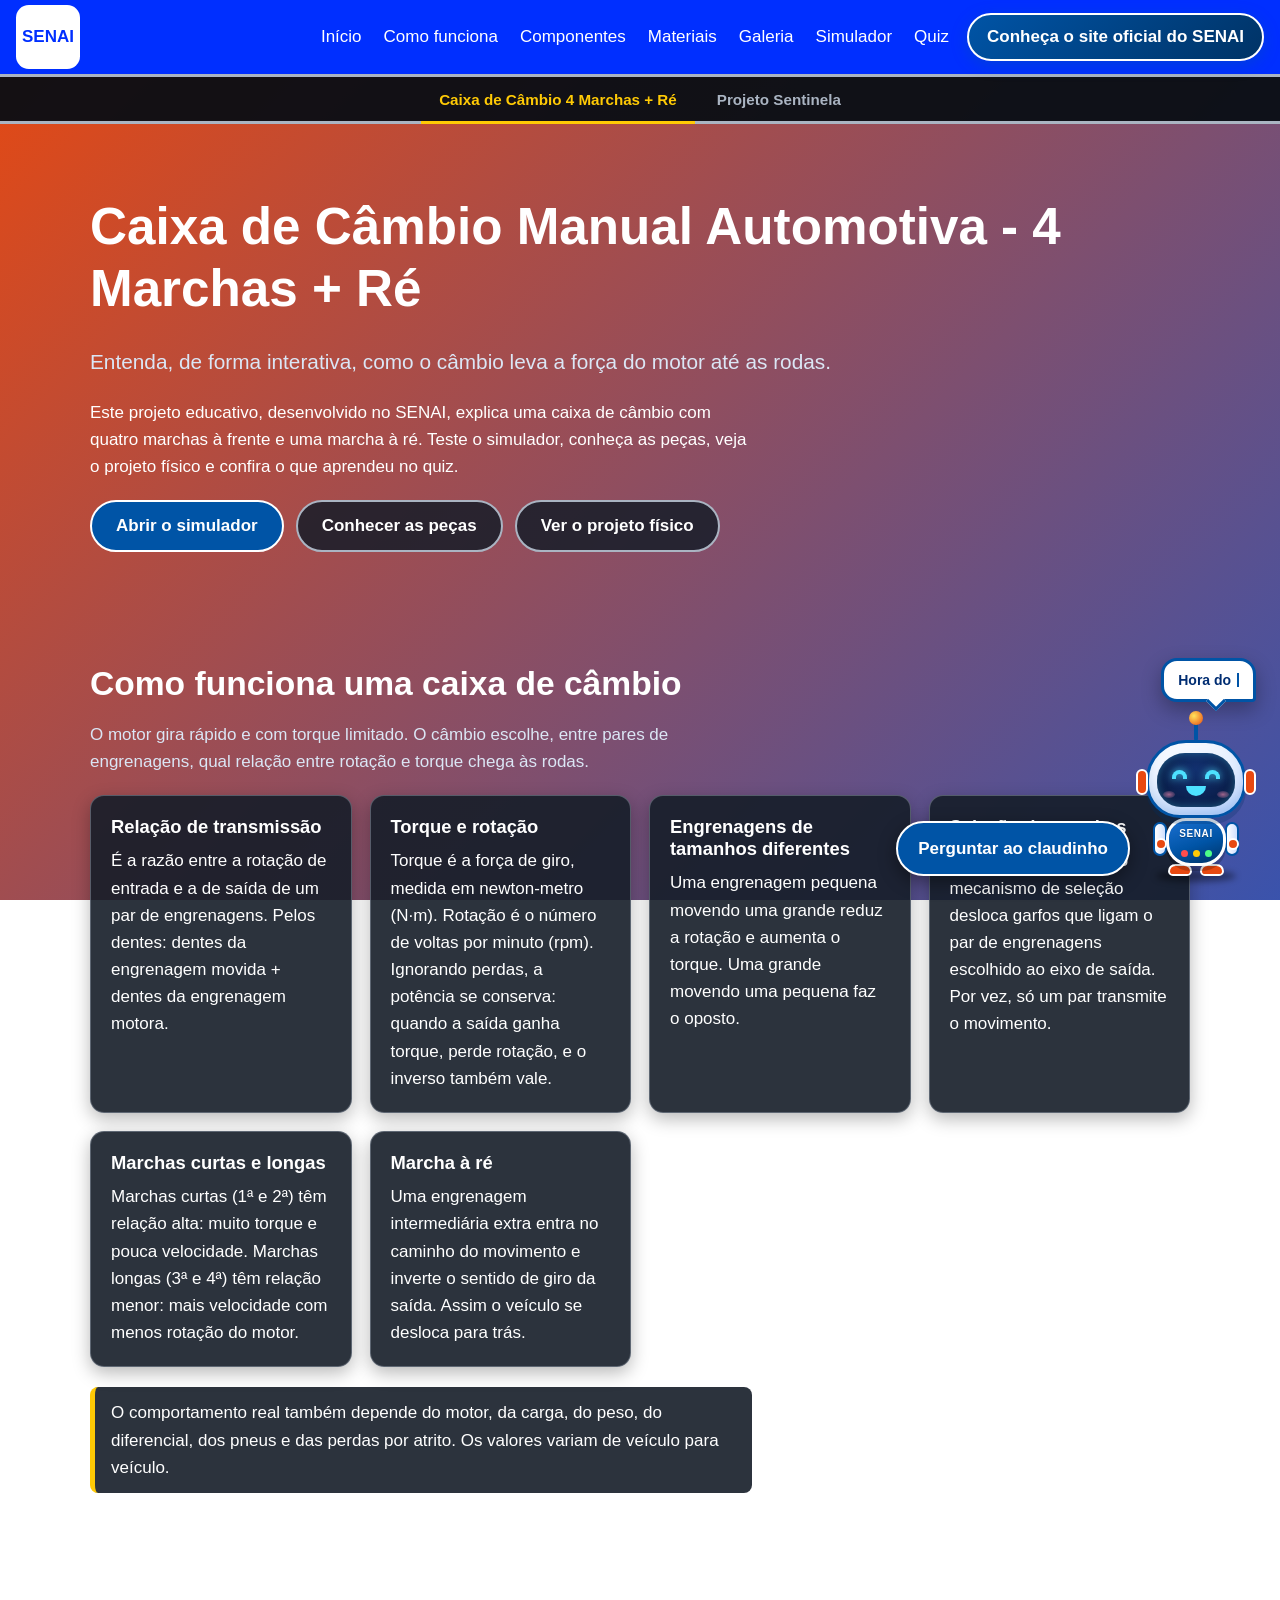
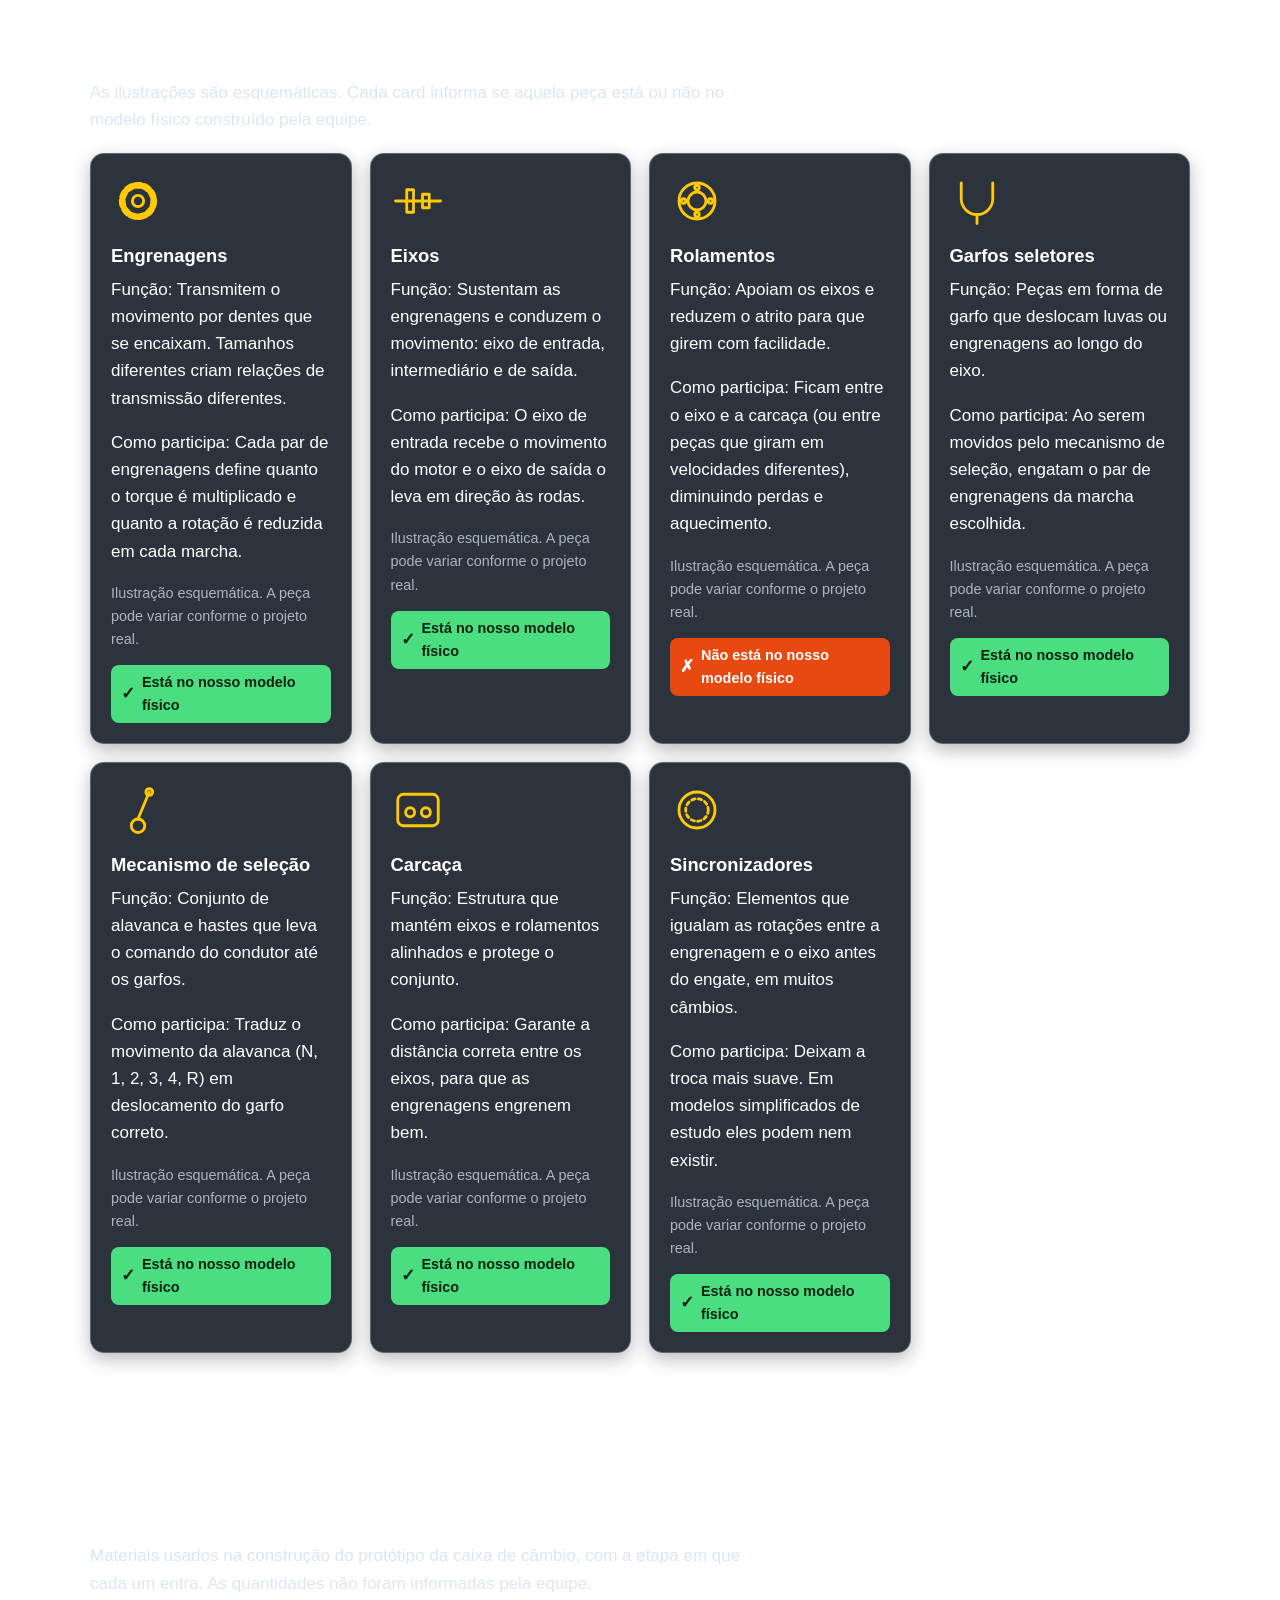
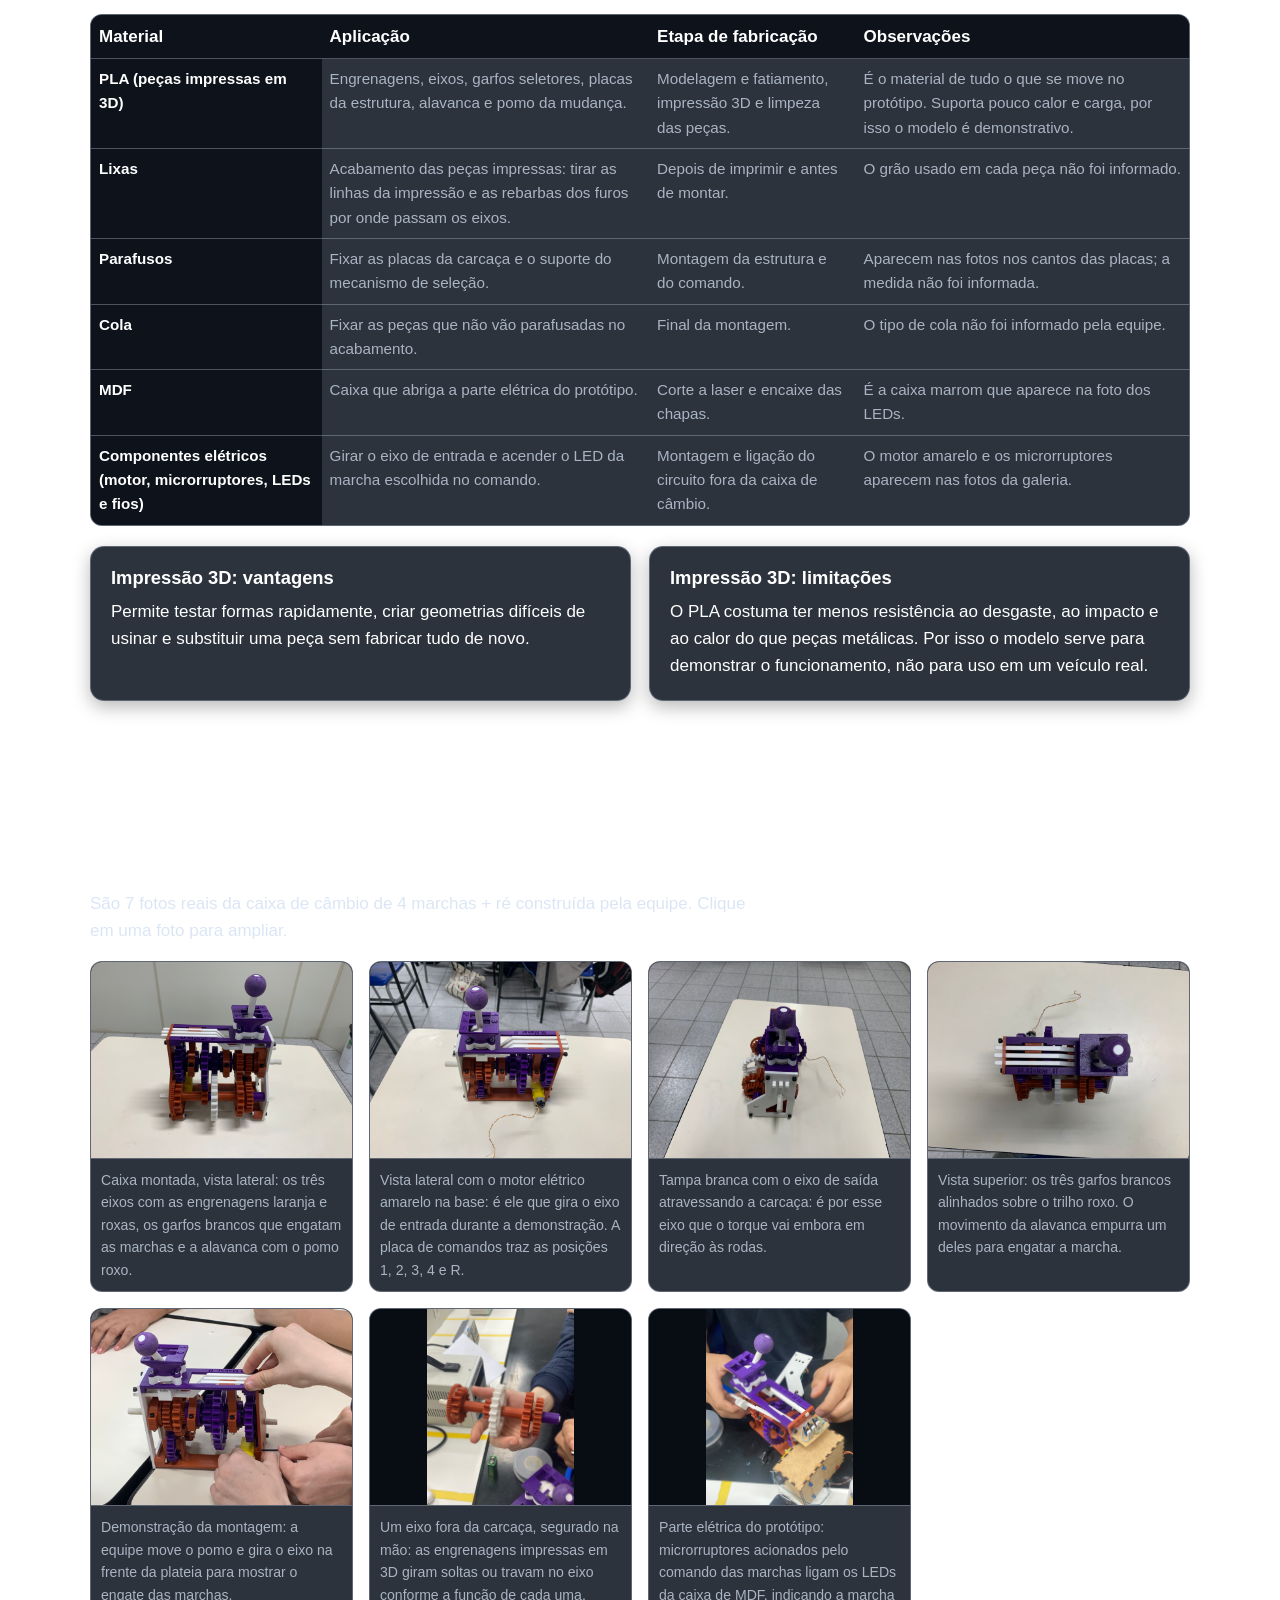
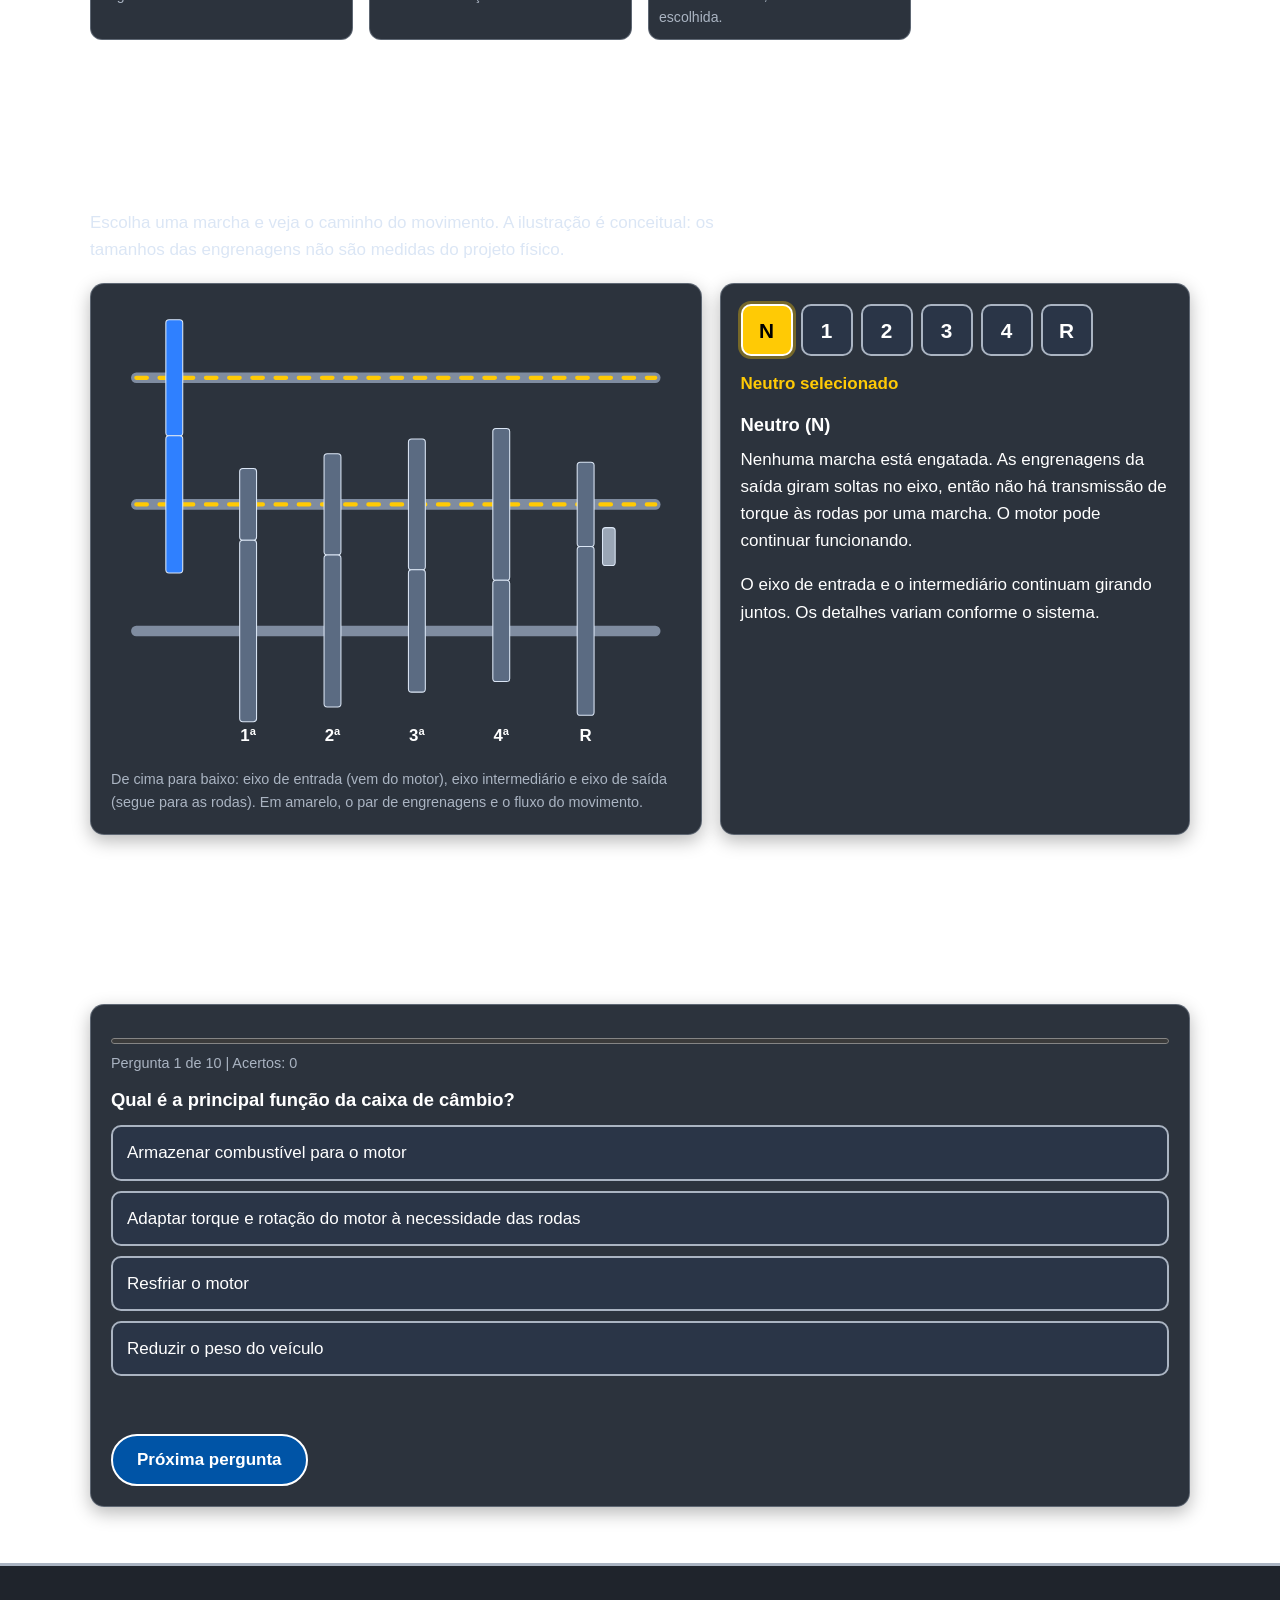
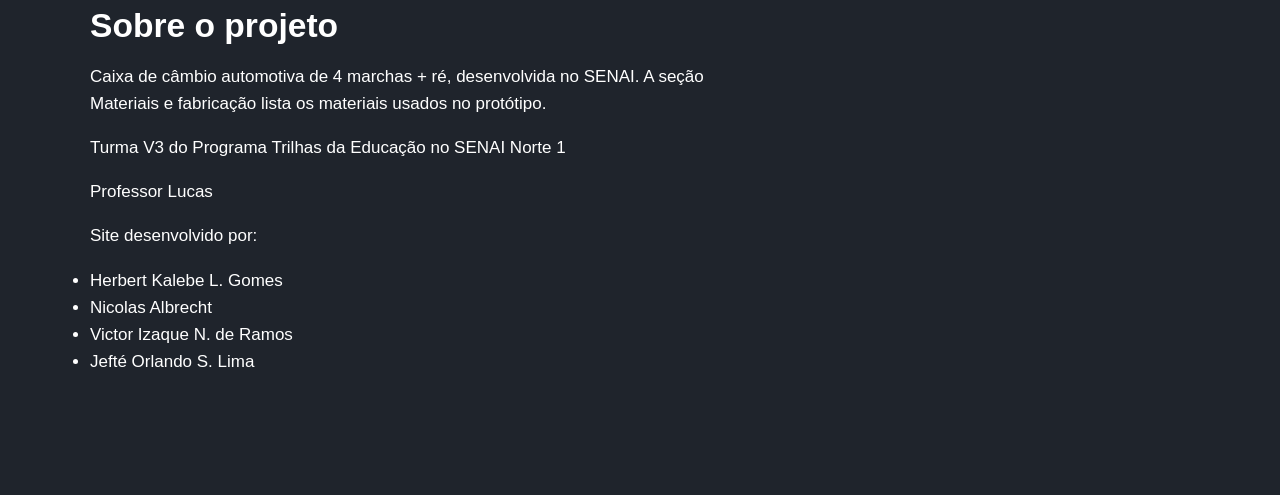
==== index.html @ 91df0922 "Add files via upload" ====
<!doctype html>
<html lang="pt-BR">
  <head>
    <meta charset="UTF-8" />
    <meta name="viewport" content="width=device-width, initial-scale=1.0" />
    <meta
      name="description"
      content="Site educativo sobre uma caixa de câmbio automotiva de 4 marchas + ré, projeto desenvolvido no SENAI."
    />
    <title>Caixa de Câmbio Manual Automotiva — 4 Marchas + Ré | SENAI</title>
    <link rel="stylesheet" href="style.css" />
    <link rel="stylesheet" href="robo.css" />
    <script src="robo.js?v=2" defer></script>
    <script src="sistem.js?v=3" defer></script>
    <link rel="icon" type="image/png" href="https://fiesc.com.br/sites/default/files/styles/cke_media_resize_large/public/2026-03/marca-fiesc-entidades_negativo-01.jpg?itok=ti1jmS_T">
  </head>
  <body>
    <a class="pular" href="#principal">Pular para o conteúdo</a>
    <header class="topo">
      <img
        class="logotipo"
        src="https://encrypted-tbn0.gstatic.com/images?q=tbn:ANd9GcR9a1wlEhaL4C3xUYgKoN13fZDLgsVZbai3j0cws6PvQg&s=10"
        alt="Logotipo do SENAI"
      />
      <button
        class="menu-btn"
        type="button"
        aria-expanded="false"
        aria-controls="menu"
        aria-label="Abrir menu"
      >
        Menu
      </button>
      <nav id="menu" aria-label="Principal">
        <ul>
          <li><a href="#inicio">Início</a></li>
          <li><a href="#funcionamento">Como funciona</a></li>
          <li><a href="#componentes">Componentes</a></li>
          <li><a href="#materiais">Materiais</a></li>
          <li><a href="#galeria">Galeria</a></li>
          <li><a href="#simulador">Simulador</a></li>
          <li><a href="#quiz">Quiz</a></li>
          <li>
            <a
              href="https://sc.senai.br/"
              target="_blank"
              rel="noopener"
              class="botao-senai"
              >Conheça o site oficial do SENAI</a
            >
          </li>
        </ul>
      </nav>
    </header>
    <nav class="abas" aria-label="Trocar de projeto">
      <a href="index.html" class="ativa" aria-current="page"
        >Caixa de Câmbio 4 Marchas + Ré</a
      >
      <a href="Sentinela.html">Projeto Sentinela</a>
    </nav>

    <main id="principal">
      <section id="inicio" class="hero">
        <div class="miolo">
          <h1>Caixa de Câmbio Manual Automotiva - 4 Marchas + Ré</h1>
          <p class="sub">
            Entenda, de forma interativa, como o câmbio leva a força do motor
            até as rodas.
          </p>
          <p>
            Este projeto educativo, desenvolvido no SENAI, explica uma caixa de
            câmbio com quatro marchas à frente e uma marcha à ré. Teste o
            simulador, conheça as peças, veja o projeto físico e confira o que
            aprendeu no quiz.
          </p>
          <div class="acoes">
            <a class="btn" href="#simulador">Abrir o simulador</a>
            <a class="btn sec" href="#componentes">Conhecer as peças</a>
            <a class="btn sec" href="#galeria">Ver o projeto físico</a>
          </div>
        </div>
      </section>

      <section id="funcionamento">
        <div class="miolo">
          <h2>Como funciona uma caixa de câmbio</h2>
          <p class="intro">
            O motor gira rápido e com torque limitado. O câmbio escolhe, entre
            pares de engrenagens, qual relação entre rotação e torque chega às
            rodas.
          </p>
          <div class="grade">
            <article class="card">
              <h3>Relação de transmissão</h3>
              <p>
                É a razão entre a rotação de entrada e a de saída de um par de
                engrenagens. Pelos dentes: dentes da engrenagem movida + dentes
                da engrenagem motora.
              </p>
            </article>
            <article class="card">
              <h3>Torque e rotação</h3>
              <p>
                Torque é a força de giro, medida em newton-metro (N·m). Rotação
                é o número de voltas por minuto (rpm). Ignorando perdas, a
                potência se conserva: quando a saída ganha torque, perde
                rotação, e o inverso também vale.
              </p>
            </article>
            <article class="card">
              <h3>Engrenagens de tamanhos diferentes</h3>
              <p>
                Uma engrenagem pequena movendo uma grande reduz a rotação e
                aumenta o torque. Uma grande movendo uma pequena faz o oposto.
              </p>
            </article>
            <article class="card">
              <h3>Seleção de marchas</h3>
              <p>
                Ao mover a alavanca, o mecanismo de seleção desloca garfos que
                ligam o par de engrenagens escolhido ao eixo de saída. Por vez,
                só um par transmite o movimento.
              </p>
            </article>
            <article class="card">
              <h3>Marchas curtas e longas</h3>
              <p>
                Marchas curtas (1ª e 2ª) têm relação alta: muito torque e pouca
                velocidade. Marchas longas (3ª e 4ª) têm relação menor: mais
                velocidade com menos rotação do motor.
              </p>
            </article>
            <article class="card">
              <h3>Marcha à ré</h3>
              <p>
                Uma engrenagem intermediária extra entra no caminho do movimento
                e inverte o sentido de giro da saída. Assim o veículo se desloca
                para trás.
              </p>
            </article>
          </div>
          <p class="aviso">
            O comportamento real também depende do motor, da carga, do peso, do
            diferencial, dos pneus e das perdas por atrito. Os valores variam de
            veículo para veículo.
          </p>
        </div>
      </section>

      <section id="componentes">
        <div class="miolo">
          <h2>Componentes da caixa de câmbio</h2>
          <p class="intro">
            As ilustrações são esquemáticas. Cada card informa se aquela peça
            está ou não no modelo físico construído pela equipe.
          </p>
          <div class="grade" id="lista-comp"></div>
        </div>
      </section>

      <section id="materiais">
        <div class="miolo">
          <h2>Materiais e fabricação</h2>
          <p class="intro">
            Materiais usados na construção do protótipo da caixa de câmbio, com
            a etapa em que cada um entra. As quantidades não foram informadas
            pela equipe.
          </p>
          <div class="rolagem">
            <table>
              <caption class="so-leitor">
                Materiais usados na construção da caixa de câmbio
              </caption>
              <thead>
                <tr>
                  <th scope="col">Material</th>
                  <th scope="col">Aplicação</th>
                  <th scope="col">Etapa de fabricação</th>
                  <th scope="col">Observações</th>
                </tr>
              </thead>
              <tbody id="corpo-mat">
                <tr>
                  <th scope="row">PLA (peças impressas em 3D)</th>
                  <td>
                    Engrenagens, eixos, garfos seletores, placas da estrutura,
                    alavanca e pomo da mudança.
                  </td>
                  <td>Modelagem e fatiamento, impressão 3D e limpeza das peças.</td>
                  <td>
                    É o material de tudo o que se move no protótipo. Suporta
                    pouco calor e carga, por isso o modelo é demonstrativo.
                  </td>
                </tr>
                <tr>
                  <th scope="row">Lixas</th>
                  <td>
                    Acabamento das peças impressas: tirar as linhas da impressão
                    e as rebarbas dos furos por onde passam os eixos.
                  </td>
                  <td>Depois de imprimir e antes de montar.</td>
                  <td>O grão usado em cada peça não foi informado.</td>
                </tr>
                <tr>
                  <th scope="row">Parafusos</th>
                  <td>
                    Fixar as placas da carcaça e o suporte do mecanismo de
                    seleção.
                  </td>
                  <td>Montagem da estrutura e do comando.</td>
                  <td>
                    Aparecem nas fotos nos cantos das placas; a medida não foi
                    informada.
                  </td>
                </tr>
                <tr>
                  <th scope="row">Cola</th>
                  <td>Fixar as peças que não vão parafusadas no acabamento.</td>
                  <td>Final da montagem.</td>
                  <td>O tipo de cola não foi informado pela equipe.</td>
                </tr>
                <tr>
                  <th scope="row">MDF</th>
                  <td>Caixa que abriga a parte elétrica do protótipo.</td>
                  <td>Corte a laser e encaixe das chapas.</td>
                  <td>É a caixa marrom que aparece na foto dos LEDs.</td>
                </tr>
                <tr>
                  <th scope="row">
                    Componentes elétricos (motor, microrruptores, LEDs e fios)
                  </th>
                  <td>
                    Girar o eixo de entrada e acender o LED da marcha escolhida
                    no comando.
                  </td>
                  <td>Montagem e ligação do circuito fora da caixa de câmbio.</td>
                  <td>
                    O motor amarelo e os microrruptores aparecem nas fotos da
                    galeria.
                  </td>
                </tr>
              </tbody>
            </table>
          </div>
          <div class="grade duas">
            <article class="card">
              <h3>Impressão 3D: vantagens</h3>
              <p>
                Permite testar formas rapidamente, criar geometrias difíceis de
                usinar e substituir uma peça sem fabricar tudo de novo.
              </p>
            </article>
            <article class="card">
              <h3>Impressão 3D: limitações</h3>
              <p>
                O PLA costuma ter menos resistência ao desgaste, ao impacto e ao
                calor do que peças metálicas. Por isso o modelo serve para
                demonstrar o funcionamento, não para uso em um veículo real.
              </p>
            </article>
          </div>
        </div>
      </section>

      <section id="galeria">
        <div class="miolo">
          <h2>Galeria do projeto físico</h2>
          <p class="intro">
            São 7 fotos reais da caixa de câmbio de 4 marchas + ré construída
            pela equipe. Clique em uma foto para ampliar.
          </p>
          <div class="galeria" id="galeria-lista">
            <figure class="foto">
              <button
                type="button"
                class="foto-btn"
                aria-label="Ampliar a foto da caixa montada em vista lateral"
              >
                <img
                  src="imagens/01-caixa-montada-lateral.jpg"
                  alt="Caixa de câmbio montada em vista lateral: três eixos com engrenagens laranja e roxas, garfos brancos e alavanca com pomo roxo no topo."
                  loading="lazy"
                />
              </button>
              <figcaption>
                Caixa montada, vista lateral: os três eixos com as engrenagens
                laranja e roxas, os garfos brancos que engatam as marchas e a
                alavanca com o pomo roxo.
              </figcaption>
            </figure>
            <figure class="foto">
              <button
                type="button"
                class="foto-btn"
                aria-label="Ampliar a foto da caixa com o motor elétrico"
              >
                <img
                  src="imagens/02-vista-lateral-motor.jpg"
                  alt="Caixa de câmbio sobre uma mesa com um motor elétrico amarelo preso na base e a placa de comandos roxa com as posições 1, 2, 3, 4 e R."
                  loading="lazy"
                />
              </button>
              <figcaption>
                Vista lateral com o motor elétrico amarelo na base: é ele que
                gira o eixo de entrada durante a demonstração. A placa de
                comandos traz as posições 1, 2, 3, 4 e R.
              </figcaption>
            </figure>
            <figure class="foto">
              <button
                type="button"
                class="foto-btn"
                aria-label="Ampliar a foto do eixo de saída"
              >
                <img
                  src="imagens/03-eixo-de-saida.jpg"
                  alt="Vista da tampa branca da caixa com o eixo de saída atravessando a carcaça e as engrenagens empilhadas atrás."
                  loading="lazy"
                />
              </button>
              <figcaption>
                Tampa branca com o eixo de saída atravessando a carcaça: é por
                esse eixo que o torque vai embora em direção às rodas.
              </figcaption>
            </figure>
            <figure class="foto">
              <button
                type="button"
                class="foto-btn"
                aria-label="Ampliar a vista superior dos garfos de mudança"
              >
                <img
                  src="imagens/04-vista-superior-garfos.jpg"
                  alt="Vista superior da caixa mostrando três garfos brancos alinhados sobre o trilho roxo e o pomo da alavanca."
                  loading="lazy"
                />
              </button>
              <figcaption>
                Vista superior: os três garfos brancos alinhados sobre o trilho
                roxo. O movimento da alavanca empurra um deles para engatar a
                marcha.
              </figcaption>
            </figure>
            <figure class="foto">
              <button
                type="button"
                class="foto-btn"
                aria-label="Ampliar a foto da equipe manipulando o protótipo"
              >
                <img
                  src="imagens/05-equipe-manuseando.jpg"
                  alt="Mãos de estudantes manipulando a caixa de câmbio sobre a mesa da sala, movendo a alavanca e girando o eixo."
                  loading="lazy"
                />
              </button>
              <figcaption>
                Demonstração da montagem: a equipe move o pomo e gira o eixo na
                frente da plateia para mostrar o engate das marchas.
              </figcaption>
            </figure>
            <figure class="foto">
              <button
                type="button"
                class="foto-btn"
                aria-label="Ampliar a foto do eixo com engrenagens solto na mão"
              >
                <img
                  src="imagens/06-eixo-com-engrenagens.jpg"
                  alt="Um eixo laranja impresso em 3D segurado na mão, com engrenagens laranja, branca e roxa montadas sobre ele."
                  loading="lazy"
                />
              </button>
              <figcaption>
                Um eixo fora da carcaça, segurado na mão: as engrenagens
                impressas em 3D giram soltas ou travam no eixo conforme a
                função de cada uma.
              </figcaption>
            </figure>
            <figure class="foto">
              <button
                type="button"
                class="foto-btn"
                aria-label="Ampliar a foto da parte elétrica com LEDs"
              >
                <img
                  src="imagens/07-eletronica-leds.jpg"
                  alt="Caixa de MDF com microrruptores e fios ligados a LEDs azuis e vermelho, ao lado da caixa de câmbio montada."
                  loading="lazy"
                />
              </button>
              <figcaption>
                Parte elétrica do protótipo: microrruptores acionados pelo
                comando das marchas ligam os LEDs da caixa de MDF, indicando a
                marcha escolhida.
              </figcaption>
            </figure>
          </div>
          <dialog id="lightbox" aria-label="Foto ampliada">
            <img id="lb-img" src="" alt="" />
            <p id="lb-leg"></p>
            <button type="button" class="btn" id="lb-fechar">Fechar</button>
          </dialog>
        </div>
      </section>

      <section id="simulador">
        <div class="miolo">
          <h2>Simulador de marchas</h2>
          <p class="intro">
            Escolha uma marcha e veja o caminho do movimento. A ilustração é
            conceitual: os tamanhos das engrenagens não são medidas do projeto
            físico.
          </p>
          <div class="sim">
            <div class="card sim-fig">
              <svg
                id="sim-svg"
                viewBox="0 0 540 424"
                role="img"
                aria-label="Esquema conceitual com três eixos: entrada, intermediário e saída, e cinco pares de engrenagens (1, 2, 3, 4 e ré)"
              ></svg>
              <p class="legenda">
                De cima para baixo: eixo de entrada (vem do motor), eixo
                intermediário e eixo de saída (segue para as rodas). Em amarelo,
                o par de engrenagens e o fluxo do movimento.
              </p>
            </div>
            <div class="card sim-ctl">
              <div class="marchas" role="group" aria-label="Escolha da marcha">
                <button
                  type="button"
                  class="btn-marcha"
                  data-m="N"
                  aria-pressed="true"
                >
                  N
                </button>
                <button
                  type="button"
                  class="btn-marcha"
                  data-m="1"
                  aria-pressed="false"
                >
                  1
                </button>
                <button
                  type="button"
                  class="btn-marcha"
                  data-m="2"
                  aria-pressed="false"
                >
                  2
                </button>
                <button
                  type="button"
                  class="btn-marcha"
                  data-m="3"
                  aria-pressed="false"
                >
                  3
                </button>
                <button
                  type="button"
                  class="btn-marcha"
                  data-m="4"
                  aria-pressed="false"
                >
                  4
                </button>
                <button
                  type="button"
                  class="btn-marcha"
                  data-m="R"
                  aria-pressed="false"
                >
                  R
                </button>
              </div>
              <div aria-live="polite">
                <p class="status" id="sim-status"></p>
                <h3 id="sim-titulo"></h3>
                <p id="sim-txt"></p>
                <p id="sim-eng"></p>
              </div>
            </div>
          </div>
        </div>
      </section>

      <section id="quiz">
        <div class="miolo">
          <h2>Quiz: o que você aprendeu?</h2>
          <div class="card" id="quiz-area"></div>
        </div>
      </section>
    </main>

    <footer class="rodape">
      <div class="miolo">
        <h2>Sobre o projeto</h2>
        <p>
          Caixa de câmbio automotiva de 4 marchas + ré, desenvolvida no SENAI. A
          seção Materiais e fabricação lista os materiais usados no protótipo.
        </p>
        <p>Turma V3 do Programa Trilhas da Educação no SENAI Norte 1</p>
        <p>Professor Lucas</p>
        <p>Site desenvolvido por:</p>
        <ul>
          <li>Herbert Kalebe L. Gomes</li>
          <li>Nicolas Albrecht</li>
          <li>Victor Izaque N. de Ramos</li>
          <li>Jefté Orlando S. Lima</li>
        </ul>
        
      </div>
    </footer>

    <button
      type="button"
      class="chat-btn"
      id="chat-btn"
      aria-expanded="false"
      aria-controls="chat"
    >
      Perguntar ao claudinho
    </button>
    <section
      class="chat"
      id="chat"
      aria-label="Conversa com o Claudinho, o robô professor"
      hidden
    >
      <div class="chat-topo">
        <strong>Claudinho, o robô professor</strong>
        <button type="button" id="chat-x" aria-label="Fechar conversa">
          Fechar
        </button>
      </div>
      <div class="chat-log" id="chat-log" role="log" aria-live="polite"></div>
      <div class="chips-linha">
        <button
          type="button"
          class="chips-btn"
          id="chips-btn"
          aria-expanded="false"
          aria-controls="chips"
        >
          Perguntas prontas
        </button>
        <span class="chips-nota">toque para escolher uma dúvida</span>
      </div>
      <div class="chips" id="chips" hidden></div>
      <div class="cmd">
        <span class="cmd-sinal" aria-hidden="true">&gt;</span>
        <input
          id="cmd-in"
          type="text"
          aria-label="Caixa de comando do Claudinho, o robô professor"
          autocapitalize="off"
          autocorrect="off"
          spellcheck="false"
          placeholder="/ajuda · /marcha 1 · /busca engrenagem"
        />
        <button type="button" class="btn sec" id="cmd-ir">Executar</button>
      </div>
      <div class="cmd-dicas" id="cmd-dicas"></div>
      <form id="chat-form" autocomplete="off">
        <input
          id="chat-in"
          type="text"
          aria-label="Escreva sua pergunta"
          placeholder="Escreva sua dúvida sobre o câmbio"
        />
        <button type="submit" class="btn">Enviar</button>
      </form>
    </section>
  </body>
</html>
---- style.css ----
:root {
  --azul: #0054a6;
  --azul-vivo: #2f80ff;
  --grafite: #161d29;
  --aco: #aab4c2;
  --amarelo: #ffca05;
  --laranja: #e84910;
  --borda: rgba(170, 180, 194, 0.4);
}

* {
  margin: 0;
  padding: 0;
}
*,
*::before,
*::after {
  box-sizing: border-box;
}
html {
  scroll-behavior: smooth;
}
body {
  margin: 0;
  min-height: 100vh;
  font:
    17px/1.6 Calibri,
    "Segoe UI",
    Arial,
    sans-serif;
  color: #fff;
  background: linear-gradient(-45deg, #001233, #002d72, #0056e0, #e84910);
  background-size: 400% 400%;
  background-attachment: fixed;
  animation: fundoAnimado 10s ease infinite;
  overflow-x: hidden;
}
@keyframes fundoAnimado {
  0% {
    background-position: 0% 50%;
  }
  50% {
    background-position: 100% 50%;
  }
  100% {
    background-position: 0% 50%;
  }
}
h1,
h2,
h3 {
  line-height: 1.2;
  margin: 0 0 0.5em;
}
h1 {
  font-size: clamp(1.9rem, 5vw, 3.2rem);
}
h2 {
  font-size: clamp(1.5rem, 3.5vw, 2.1rem);
}
h3 {
  font-size: 1.15rem;
}
p {
  margin: 0 0 1em;
  max-width: 70ch;
}
:focus-visible {
  outline: 3px solid var(--amarelo);
  outline-offset: 3px;
}
.pular {
  position: absolute;
  left: -999px;
  top: 8px;
  background: var(--amarelo);
  color: #000;
  padding: 8px 14px;
  z-index: 3000;
  border-radius: 6px;
}
.pular:focus {
  left: 8px;
}
.so-leitor {
  position: absolute;
  width: 1px;
  height: 1px;
  overflow: hidden;
  clip: rect(0 0 0 0);
}

.topo {
  position: sticky;
  top: 0;
  z-index: 1000;
  display: flex;
  align-items: center;
  justify-content: space-between;
  padding: 5px 16px;
  background: #002fff;
  border-bottom: 3px solid var(--aco);
}
.logotipo {
  width: 100px;
  height: 64px;
  padding: 5px;
  border-radius: 15%;
  background: #fff;
  object-fit: contain;
}
.abas {
  display: flex;
  flex-wrap: wrap;
  gap: 4px;
  justify-content: center;
  padding: 0 16px;
  background: rgba(8, 13, 20, 0.94);
  border-bottom: 3px solid var(--aco);
}
.abas a {
  color: var(--aco);
  text-decoration: none;
  font-weight: 700;
  font-size: 0.95rem;
  padding: 11px 18px 9px;
  border-bottom: 3px solid transparent;
  margin-bottom: -3px;
  transition:
    color 0.2s,
    background 0.2s;
}
.abas a:hover {
  color: #fff;
  background: rgba(255, 255, 255, 0.07);
}
.abas a.ativa {
  color: var(--amarelo);
  border-bottom-color: var(--amarelo);
}
.logo-texto {
  display: grid;
  place-items: center;
  min-width: 64px;
  height: 64px;
  border-radius: 20%;
  background: #fff;
  color: #002fff;
  font-weight: 900;
}
.topo nav ul {
  display: flex;
  flex-wrap: wrap;
  gap: 20px 14px;
  align-items: center;
  margin: 0;
  padding: 0;
  list-style: none;
}
.topo nav a {
  color: #fff;
  text-decoration: none;
  padding: 6px 4px;
  border-bottom: 2px solid transparent;
}
.topo nav a:hover {
  border-bottom-color: var(--amarelo);
}
.menu-btn {
  display: none;
  font: inherit;
  font-weight: 700;
  color: #fff;
  background: #001a8f;
  border: 2px solid #fff;
  border-radius: 8px;
  padding: 8px 14px;
  cursor: pointer;
}
.topo nav a.botao-senai {
  display: inline-block;
  text-decoration: none;
  background: linear-gradient(135deg, #0054a6, #003366);
  color: #fff;
  font-weight: 700;
  padding: 8px 18px;
  border-radius: 50px;
  border: 2px solid #fff;
  box-shadow: 0 4px 15px rgba(0, 84, 166, 0.4);
  transition:
    transform 0.2s,
    background 0.3s;
}
.topo nav a.botao-senai:hover {
  transform: scale(1.05);
  background: linear-gradient(135deg, #ffca05, #d8a800);
  color: #000;
  border-color: var(--azul);
}
.topo nav a.botao-senai:active {
  transform: scale(0.98);
}

section {
  padding: 56px 20px;
  scroll-margin-top: 84px;
}
.miolo {
  max-width: 1100px;
  margin: 0 auto;
  padding: 0;
}
.hero {
  padding-top: 72px;
}
.sub {
  font-size: 1.3rem;
  color: #dbe6f5;
}
.intro {
  color: #dbe6f5;
}
.acoes {
  display: flex;
  flex-wrap: wrap;
  gap: 12px;
  margin-top: 20px;
}
.btn {
  display: inline-block;
  font: inherit;
  font-weight: 700;
  text-decoration: none;
  cursor: pointer;
  color: #fff;
  background: var(--azul);
  border: 2px solid #fff;
  border-radius: 50px;
  padding: 10px 24px;
  transition:
    transform 0.2s,
    background 0.2s,
    color 0.2s;
}
.btn:hover {
  background: var(--amarelo);
  color: #000;
  transform: translateY(-2px);
}
.btn:active {
  transform: scale(0.97);
}
.btn.sec {
  background: rgba(22, 29, 41, 0.85);
  border-color: var(--aco);
}
.btn.sec:hover {
  background: var(--amarelo);
  color: #000;
}

.grade {
  display: grid;
  grid-template-columns: repeat(auto-fit, minmax(240px, 1fr));
  gap: 18px;
  margin: 20px 0;
}
.grade.duas {
  grid-template-columns: repeat(auto-fit, minmax(280px, 1fr));
}
.card {
  background: rgba(22, 29, 41, 0.9);
  border: 1px solid var(--borda);
  border-radius: 14px;
  padding: 20px;
  box-shadow: 0 6px 18px rgba(0, 0, 0, 0.28);
  min-width: 0;
}
.card p:last-child {
  margin-bottom: 0;
}
.aviso {
  background: rgba(22, 29, 41, 0.9);
  border-left: 5px solid var(--amarelo);
  padding: 12px 16px;
  border-radius: 8px;
}
.icone {
  width: 54px;
  height: 54px;
  color: var(--amarelo);
  fill: none;
  stroke: currentColor;
  stroke-width: 2.5;
  stroke-linecap: round;
  stroke-linejoin: round;
  margin-bottom: 8px;
}
.nota {
  font-size: 0.9rem;
  color: var(--aco);
}
.no-modelo {
  margin-top: 10px;
  padding: 6px 10px;
  border-radius: 8px;
  font-size: 0.9rem;
  font-weight: 700;
  display: flex;
  align-items: center;
  gap: 7px;
}
.no-modelo::before {
  font-size: 1.05rem;
  line-height: 1;
}
.no-modelo.tem {
  color: #06210f;
  background: #4ade80;
}
.no-modelo.tem::before {
  content: "\2713";
}
.no-modelo.nao-tem {
  color: #fff;
  background: var(--laranja);
}
.no-modelo.nao-tem::before {
  content: "\2717";
}
input[type="text"] {
  font: inherit;
  color: #fff;
  background: #0d121b;
  border: 1px solid var(--aco);
  border-radius: 8px;
  padding: 7px 10px;
  width: 100%;
}
::placeholder {
  color: #9aa6b6;
}

.rolagem {
  overflow-x: auto;
  margin: 16px 0;
  border: 1px solid var(--borda);
  border-radius: 12px;
  background: rgba(22, 29, 41, 0.9);
}
table {
  border-collapse: collapse;
  width: 100%;
  min-width: 720px;
}
th,
td {
  padding: 8px;
  border-bottom: 1px solid var(--borda);
  text-align: left;
  vertical-align: top;
}
th {
  background: #0d121b;
}
tbody th {
  width: 21%;
  font-size: 0.95rem;
}
tbody td {
  font-size: 0.95rem;
  color: var(--aco);
}
tbody tr:last-child th,
tbody tr:last-child td {
  border-bottom: 0;
}

.galeria {
  display: grid;
  grid-template-columns: repeat(auto-fill, minmax(220px, 1fr));
  gap: 16px;
  margin-top: 8px;
}
.foto {
  margin: 0;
  background: rgba(22, 29, 41, 0.9);
  border: 1px solid var(--borda);
  border-radius: 12px;
  overflow: hidden;
}
.foto-btn {
  display: block;
  width: 100%;
  padding: 0;
  border: 0;
  background: none;
  cursor: zoom-in;
}
.foto img {
  display: block;
  width: 100%;
  aspect-ratio: 4/3;
  object-fit: contain;
  background: #080d14;
  transition:
    transform 0.4s cubic-bezier(0.22, 1, 0.36, 1),
    opacity 0.2s;
}
.foto-btn:hover img,
.foto-btn:focus-visible img {
  opacity: 0.88;
  transform: scale(1.05);
}
.foto figcaption {
  padding: 10px;
  border-top: 1px solid var(--borda);
  font-size: 0.88rem;
  color: var(--aco);
}
#lightbox {
  position: fixed;
  inset: 0;
  margin: auto;
  width: fit-content;
  height: fit-content;
  max-width: min(92vw, 900px);
  max-height: 92vh;
  overflow: auto;
  border: 2px solid var(--aco);
  border-radius: 14px;
  background: var(--grafite);
  color: #fff;
  padding: 16px;
  text-align: center;
}
#lightbox::backdrop {
  background: rgba(0, 0, 0, 0.75);
}
#lightbox img {
  display: block;
  margin: 0 auto;
  max-width: 100%;
  max-height: min(62vh, 560px);
  width: auto;
  height: auto;
}
#lightbox.lb-entrando {
  animation: lbPainelEntra 0.2s ease-out both;
}
#lightbox.lb-saindo {
  animation: lbPainelSai 0.26s ease-in both;
}
#lightbox.lb-entrando::backdrop {
  animation: lbFundoEntra 0.32s ease-out both;
}
#lightbox.lb-saindo::backdrop {
  animation: lbFundoSai 0.26s ease-in both;
}
#lightbox.lb-entrando #lb-leg,
#lightbox.lb-entrando #lb-fechar {
  animation: lbTextoEntra 0.36s 0.14s cubic-bezier(0.22, 1, 0.36, 1) both;
}
@keyframes lbPainelEntra {
  from {
    opacity: 0;
  }
  to {
    opacity: 1;
  }
}
@keyframes lbPainelSai {
  from {
    opacity: 1;
  }
  to {
    opacity: 0;
  }
}
@keyframes lbFundoEntra {
  from {
    opacity: 0;
  }
  to {
    opacity: 1;
  }
}
@keyframes lbFundoSai {
  from {
    opacity: 1;
  }
  to {
    opacity: 0;
  }
}
@keyframes lbTextoEntra {
  from {
    opacity: 0;
    transform: translateY(10px);
  }
  to {
    opacity: 1;
    transform: none;
  }
}

.sim {
  display: grid;
  grid-template-columns: minmax(0, 1.3fr) minmax(0, 1fr);
  gap: 18px;
  margin-top: 20px;
}
#sim-svg {
  width: 100%;
  height: auto;
}
.legenda {
  font-size: 0.9rem;
  color: var(--aco);
  margin: 8px 0 0;
}
.marchas {
  display: flex;
  gap: 8px;
  flex-wrap: wrap;
  margin-bottom: 14px;
}
.btn-marcha {
  font: inherit;
  font-weight: 900;
  font-size: 1.3rem;
  min-width: 52px;
  min-height: 52px;
  color: #fff;
  background: #2a3547;
  border: 2px solid var(--aco);
  border-radius: 10px;
  cursor: pointer;
  transition:
    transform 0.15s,
    background 0.2s;
}
.btn-marcha:hover {
  transform: translateY(-2px);
  background: #3b4a63;
}
.btn-marcha[aria-pressed="true"] {
  background: var(--amarelo);
  color: #000;
  border-color: #fff;
  box-shadow: 0 0 0 3px rgba(255, 202, 5, 0.35);
}
.status {
  display: inline-block;
  font-weight: 700;
  color: var(--amarelo);
  animation: pulso 0.5s ease;
}
@keyframes pulso {
  from {
    transform: scale(1.15);
    opacity: 0.4;
  }
  to {
    transform: none;
    opacity: 1;
  }
}
.eixo {
  stroke: #7f8ca0;
  stroke-width: 10;
  stroke-linecap: round;
}
.fluxo {
  stroke: var(--amarelo);
  stroke-width: 4;
  stroke-dasharray: 10 12;
  stroke-linecap: round;
  animation: fluir 0.9s linear infinite;
}
.f-int {
  animation-direction: reverse;
}
.f-sai {
  animation: none;
}
.neutro .f-sai {
  opacity: 0;
}
@keyframes fluir {
  to {
    stroke-dashoffset: -44;
  }
}
.fixa rect {
  fill: var(--azul-vivo);
  stroke: #dbe6f5;
}
.par rect {
  fill: #5b6b82;
  stroke: #dbe6f5;
  transition: fill 0.3s;
}
.par.sel rect {
  fill: var(--amarelo);
}
.par .idler {
  fill: #9aa6b6;
}
.par.sel .idler {
  fill: var(--laranja);
}
.rot {
  fill: #fff;
  font:
    700 16px Calibri,
    Arial,
    sans-serif;
  text-anchor: middle;
}
.par.sel .rot {
  fill: var(--amarelo);
  font-size: 20px;
}

.progresso {
  width: 100%;
  height: 12px;
  accent-color: var(--amarelo);
}
.opcoes {
  display: grid;
  gap: 10px;
  margin: 14px 0;
}
.opcao {
  font: inherit;
  text-align: left;
  color: #fff;
  background: #2a3547;
  border: 2px solid var(--aco);
  border-radius: 10px;
  padding: 12px 14px;
  cursor: pointer;
}
.opcao:hover:not(:disabled) {
  background: #3b4a63;
}
.opcao:disabled {
  cursor: default;
}
.opcao.certa {
  border-color: #4ade80;
  background: #14532d;
}
.opcao.errada {
  border-color: #ff6b6b;
  background: #6b1d1d;
}
.fb {
  font-weight: 700;
  min-height: 1.6em;
}
.placar {
  font-size: 2.4rem;
  font-weight: 900;
  color: var(--amarelo);
}

.rodape {
  background: rgba(13, 18, 27, 0.92);
  border-top: 3px solid var(--aco);
  padding: 40px 20px 120px;
}
.campos {
  display: grid;
  grid-template-columns: repeat(auto-fit, minmax(220px, 1fr));
  gap: 14px;
}

.chat-btn {
  position: fixed;
  right: 150px;
  bottom: 24px;
  z-index: 900;
  font: inherit;
  font-weight: 700;
  color: #fff;
  background: var(--azul);
  border: 2px solid #fff;
  border-radius: 50px;
  padding: 12px 20px;
  cursor: pointer;
  box-shadow: 0 6px 18px rgba(0, 0, 0, 0.4);
}
.chat-btn:hover {
  background: var(--amarelo);
  color: #000;
}
.chat {
  position: fixed;
  right: 150px;
  bottom: 84px;
  z-index: 900;
  padding: 0;
  width: min(420px, calc(100vw - 170px));
  height: min(560px, calc(100vh - 120px));
  display: flex;
  flex-direction: column;
  background: var(--grafite);
  border: 2px solid var(--aco);
  border-radius: 14px;
  box-shadow: 0 10px 30px rgba(0, 0, 0, 0.5);
  overflow: hidden;
}
.chat[hidden] {
  display: none;
}
.chat-topo {
  display: flex;
  justify-content: space-between;
  align-items: center;
  padding: 10px 12px;
  background: #002fff;
}
.chat-topo button {
  font: inherit;
  color: #fff;
  background: none;
  border: 1px solid #fff;
  border-radius: 8px;
  padding: 4px 10px;
  cursor: pointer;
}
.chat-log {
  flex: 1;
  overflow-y: auto;
  padding: 12px;
  min-height: 0;
}
.msg {
  margin: 0 0 8px;
  padding: 8px 12px;
  border-radius: 12px;
  max-width: 92%;
  white-space: pre-line;
}
.msg.bot {
  background: #2a3547;
}
.msg.eu {
  background: var(--azul);
  margin-left: auto;
}
.chips-linha {
  display: flex;
  align-items: center;
  gap: 8px;
  padding: 6px 12px;
  border-top: 1px solid var(--borda);
}
.chips-btn {
  font: inherit;
  font-size: 0.82rem;
  font-weight: 700;
  color: #000;
  background: var(--amarelo);
  border: 1px solid #fff;
  border-radius: 50px;
  padding: 4px 12px;
  cursor: pointer;
}
.chips-btn::before {
  content: "+ ";
}
.chips-btn[aria-expanded="true"]::before {
  content: "− ";
}
.chips-btn:hover {
  background: #fff;
  color: #000;
}
.chips-nota {
  font-size: 0.75rem;
  color: var(--aco);
}
.chips {
  display: flex;
  flex-wrap: wrap;
  gap: 6px;
  padding: 0 12px 8px;
  max-height: 132px;
  overflow-y: auto;
}
.chips[hidden] {
  display: none;
}
.chip {
  font: inherit;
  font-size: 0.85rem;
  color: #fff;
  background: #0d121b;
  border: 1px solid var(--aco);
  border-radius: 50px;
  padding: 5px 10px;
  cursor: pointer;
}
.chip:hover {
  background: var(--amarelo);
  color: #000;
}
.cmd {
  display: flex;
  align-items: center;
  gap: 6px;
  padding: 6px 12px;
  background: #060b12;
  border-top: 1px solid var(--borda);
}
.cmd-sinal {
  color: var(--amarelo);
  font-weight: 900;
  font-family: ui-monospace, "Cascadia Mono", Consolas, monospace;
}
#cmd-in {
  flex: 1;
  min-width: 0;
  width: auto;
  border: 1px solid var(--aco);
  border-radius: 8px;
  background: #0b1320;
  color: #d9f3ff;
  font-family: ui-monospace, "Cascadia Mono", Consolas, monospace;
  font-size: 0.9rem;
  padding: 7px 9px;
}
#cmd-in::placeholder {
  color: #6f8296;
}
.cmd .btn {
  font-size: 0.78rem;
  padding: 6px 12px;
}
.cmd-dicas {
  display: flex;
  flex-wrap: wrap;
  gap: 4px;
  padding: 5px 12px;
  max-height: 44px;
  overflow-y: auto;
  border-top: 1px solid rgba(170, 180, 194, 0.18);
}
.cmd-dicas:empty {
  display: none;
}
.cmd-chip {
  font-family: ui-monospace, "Cascadia Mono", Consolas, monospace;
  font-size: 0.75rem;
  color: #bfe6ff;
  background: #0d121b;
  border: 1px dashed var(--aco);
  border-radius: 6px;
  padding: 2px 7px;
  cursor: pointer;
}
.cmd-chip:hover {
  background: var(--amarelo);
  color: #000;
  border-style: solid;
}
.msg.cmd-user {
  font-family: ui-monospace, "Cascadia Mono", Consolas, monospace;
  background: #06182c;
  color: #7fe3ff;
}
#chat-form {
  display: flex;
  gap: 8px;
  padding: 10px 12px;
  border-top: 1px solid var(--borda);
}
#chat-form .btn {
  padding: 8px 16px;
}

@media (max-width: 820px) {
  .menu-btn {
    display: block;
  }
  .topo {
    flex-wrap: wrap;
  }
  .topo nav {
    display: none;
    flex-basis: 100%;
  }
  .topo nav.aberto {
    display: block;
  }
  .topo nav ul {
    flex-direction: column;
    align-items: stretch;
    padding: 8px 0;
  }
  .topo nav a {
    display: block;
  }
  .sim {
    grid-template-columns: minmax(0, 1fr);
  }
}
@media (max-width: 600px) {
  body {
    font-size: 16px;
  }
  section {
    padding: 40px 16px;
  }
  .chat-btn {
    right: 112px;
    bottom: 12px;
    padding: 10px 14px;
  }
  .chat {
    left: 8px;
    right: 8px;
    width: auto;
    bottom: 178px;
    height: min(430px, calc(100vh - 200px));
  }
  .chips {
    max-height: 84px;
    overflow-y: auto;
  }
}
@media (prefers-reduced-motion: reduce) {
  html {
    scroll-behavior: auto;
  }
  *,
  *::before,
  *::after {
    animation: none !important;
    transition: none !important;
  }
}
---- robo.css ----
#senai-bot {
  --bot-blue: #0054a6;
  --bot-blue-dark: #003366;
  --bot-yellow: #ffca05;
  --bot-orange: #e84910;
  --bot-screen: #07163a;
  --bot-glow: #4de1ff;
  position: fixed;
  right: 24px;
  bottom: 24px;
  width: 120px;
  height: 162px;
  z-index: 2147483000;
  cursor: pointer;
  user-select: none;
  -webkit-user-select: none;
  -webkit-tap-highlight-color: transparent;
  outline: none;
  font-family: "Calibri", "Arial", sans-serif;
}
#senai-bot * {
  box-sizing: border-box;
}
#senai-bot:focus-visible .bot-head {
  box-shadow:
    0 0 0 3px var(--bot-yellow),
    0 6px 0 rgba(0, 51, 102, 0.25);
}

.bot-wrap {
  position: relative;
  width: 120px;
  height: 162px;
  transform-origin: 50% 100%;
  animation: botFloat 3s ease-in-out infinite;
  will-change: transform;
}
.bot-shadow {
  position: absolute;
  left: 20px;
  bottom: -6px;
  width: 80px;
  height: 12px;
  border-radius: 50%;
  background: rgba(0, 0, 0, 0.4);
  filter: blur(3px);
  animation: botShadow 3s ease-in-out infinite;
}

.bot-head {
  position: absolute;
  left: 10px;
  top: 26px;
  width: 100px;
  height: 78px;
  border-radius: 40px 40px 34px 34px;
  background: linear-gradient(160deg, #ffffff 0%, #dce9ff 60%, #b9d2ff 100%);
  border: 3px solid var(--bot-blue);
  box-shadow:
    0 6px 0 rgba(0, 51, 102, 0.25),
    inset 0 -6px 10px rgba(0, 84, 166, 0.15);
  transform-origin: 50% 100%;
  animation: headIdle 4s ease-in-out infinite;
  z-index: 3;
}
.bot-antenna {
  position: absolute;
  left: 50%;
  top: -22px;
  width: 4px;
  height: 20px;
  margin-left: -2px;
  background: var(--bot-blue);
  border-radius: 2px;
  transform-origin: 50% 100%;
  animation: antenna 2.4s ease-in-out infinite;
}
.bot-antenna::after {
  content: "";
  position: absolute;
  left: -5px;
  top: -10px;
  width: 14px;
  height: 14px;
  border-radius: 50%;
  background: radial-gradient(circle at 35% 35%, #ffe45c, var(--bot-orange));
  animation: ballGlow 1.6s ease-in-out infinite;
}
.bot-ear {
  position: absolute;
  top: 26px;
  width: 12px;
  height: 26px;
  border-radius: 8px;
  background: var(--bot-orange);
  border: 2px solid #fff;
}
.bot-ear.left {
  left: -13px;
}
.bot-ear.right {
  right: -13px;
}

.bot-face {
  position: absolute;
  left: 8px;
  right: 8px;
  top: 10px;
  bottom: 8px;
  border-radius: 28px 28px 24px 24px;
  background: radial-gradient(circle at 50% 30%, #12306f, var(--bot-screen));
  box-shadow: inset 0 0 10px rgba(77, 225, 255, 0.35);
  overflow: hidden;
  transition: background 0.3s;
}
.bot-face::after {
  content: "";
  position: absolute;
  left: 0;
  right: 0;
  top: -8px;
  height: 6px;
  background: linear-gradient(
    transparent,
    rgba(77, 225, 255, 0.55),
    transparent
  );
  opacity: 0;
}

.bot-eye {
  position: absolute;
  top: 12px;
  width: 15px;
  height: 19px;
  border-radius: 50%;
  background: var(--bot-glow);
  box-shadow: 0 0 8px var(--bot-glow);
  transform-origin: 50% 50%;
  animation: eyeBlink 4.5s infinite;
  transition:
    height 0.2s,
    top 0.2s,
    border-radius 0.2s,
    background 0.2s,
    box-shadow 0.2s,
    scale 0.2s;
}
.bot-eye.left {
  left: 15px;
}
.bot-eye.right {
  right: 15px;
}
.bot-eye::before {
  content: "";
  position: absolute;
  left: -3px;
  top: -9px;
  width: 21px;
  height: 4px;
  border-radius: 3px;
  background: var(--bot-glow);
  opacity: 0;
  transition:
    opacity 0.2s,
    transform 0.2s;
}
.pupil {
  position: absolute;
  top: 4px;
  left: 5px;
  width: 6px;
  height: 6px;
  border-radius: 50%;
  background: #fff;
  translate: var(--px, 0px) var(--py, 0px);
  animation: pupilLook 7s ease-in-out infinite;
  transition: opacity 0.2s;
}
.bot-cheek {
  position: absolute;
  bottom: 9px;
  width: 12px;
  height: 7px;
  border-radius: 50%;
  background: radial-gradient(#ff8fb3, rgba(255, 143, 179, 0));
  opacity: 0.6;
  transition: opacity 0.3s;
}
.bot-cheek.left {
  left: 6px;
}
.bot-cheek.right {
  right: 6px;
}
.bot-mouth {
  position: absolute;
  left: 50%;
  bottom: 11px;
  width: 16px;
  height: 8px;
  margin-left: -8px;
  border: 3px solid var(--bot-glow);
  border-top: none;
  border-radius: 0 0 16px 16px;
  transition: all 0.2s;
}

.bot-body {
  position: absolute;
  left: 30px;
  top: 104px;
  width: 60px;
  height: 48px;
  border-radius: 20px 20px 24px 24px;
  background: linear-gradient(
    160deg,
    #1a6fd0,
    var(--bot-blue) 55%,
    var(--bot-blue-dark)
  );
  border: 3px solid #fff;
  box-shadow: 0 5px 0 rgba(0, 0, 0, 0.2);
  transform-origin: 50% 0;
  animation: breath 3s ease-in-out infinite;
  z-index: 2;
}
.bot-logo {
  position: absolute;
  top: 5px;
  left: 0;
  right: 0;
  text-align: center;
  font-size: 10px;
  font-weight: 900;
  letter-spacing: 0.6px;
  color: #fff;
  text-shadow: 0 1px 0 rgba(0, 0, 0, 0.3);
}
.bot-lights {
  position: absolute;
  bottom: 6px;
  left: 0;
  right: 0;
  display: flex;
  justify-content: center;
  gap: 5px;
}
.bot-lights i {
  display: block;
  width: 7px;
  height: 7px;
  border-radius: 50%;
  animation: lightBlink 1.6s infinite;
}
.bot-lights i:nth-child(1) {
  background: #ff4d4d;
}
.bot-lights i:nth-child(2) {
  background: var(--bot-yellow);
  animation-delay: 0.3s;
}
.bot-lights i:nth-child(3) {
  background: #4dff88;
  animation-delay: 0.6s;
}

.bot-arm {
  position: absolute;
  top: 108px;
  width: 14px;
  height: 34px;
  border-radius: 9px;
  background: linear-gradient(90deg, #ffffff, #cfe0ff);
  border: 2px solid var(--bot-blue);
  transform-origin: 50% 8px;
  z-index: 1;
}
.bot-arm::after {
  content: "";
  position: absolute;
  left: 50%;
  bottom: -5px;
  width: 12px;
  height: 12px;
  margin-left: -6px;
  border-radius: 50%;
  background: var(--bot-orange);
  border: 2px solid #fff;
}
.bot-arm.left {
  left: 17px;
  animation: armIdleL 3s ease-in-out infinite;
}
.bot-arm.right {
  left: 89px;
  animation: armIdleR 3s ease-in-out infinite;
}
.bot-foot {
  position: absolute;
  top: 150px;
  width: 24px;
  height: 12px;
  border-radius: 12px 12px 8px 8px;
  background: var(--bot-orange);
  border: 2px solid #fff;
}
.bot-foot.left {
  left: 32px;
}
.bot-foot.right {
  left: 64px;
}

.bot-fx {
  position: absolute;
  inset: 0;
  pointer-events: none;
}
.fx {
  position: absolute;
  left: 50%;
  top: 22px;
  opacity: 0;
  font-size: 16px;
  font-weight: 900;
  line-height: 1;
  z-index: 6;
  pointer-events: none;
}
.fx-heart {
  color: #ff5c9a;
  text-shadow: 0 0 6px #ff5c9a;
}
.fx-zzz {
  color: #bcd7ff;
  position: absolute;
  top: 108px;
  width: 14px;
  height: 34px;
  border-radius: 9px;
  background: linear-gradient(90deg, #ffffff, #cfe0ff);
  border: 2px solid var(--bot-blue);
  transform-origin: 50% 8px;
  z-index: 1;
}
.bot-arm::after {
  content: "";
  position: absolute;
  text-shadow: 0 0 6px #7fb0ff;
  left: 62%;
  top: 14px;
}
.fx-star {
  color: #ffe45c;
  text-shadow: 0 0 8px #ffe45c;
}
.fx-note {
  color: #7fe3ff;
  text-shadow: 0 0 6px #7fe3ff;
}
.fx-gear {
  color: var(--bot-yellow);
  font-size: 20px;
  text-shadow: 0 0 6px rgba(0, 0, 0, 0.4);
}
.fx-spark {
  color: #ffe45c;
  font-size: 20px;
  text-shadow: 0 0 8px #ffe45c;
}
.fx-snow {
  color: #aeeaff;
  text-shadow: 0 0 6px #aeeaff;
}
.fx-q,
.fx-ex {
  font-size: 24px;
  text-shadow: 0 2px 0 rgba(0, 0, 0, 0.35);
}
.fx-q {
  color: #ffffff;
}
.fx-ex {
  color: #ff5c4d;
}
.fx-sweat,
.fx-tear {
  width: 8px;
  height: 11px;
  border-radius: 50% 50% 50% 50%/65% 65% 35% 35%;
  background: #7fd8ff;
  box-shadow: 0 0 6px #7fd8ff;
}
.fx-flame {
  width: 30px;
  height: 26px;
  border-radius: 0 0 50% 50%;
  background: linear-gradient(#ffe45c, #ff8a00 60%, rgba(232, 73, 16, 0));
  transform-origin: 50% 0;
}

.bot-bubble {
  position: absolute;
  right: 0;
  bottom: calc(100% + 12px);
  width: max-content;
  min-width: 90px;
  max-width: 230px;
  padding: 10px 14px;
  border-radius: 16px 16px 4px 16px;
  background: #ffffff;
  border: 3px solid var(--bot-blue);
  box-shadow: 0 8px 20px rgba(0, 0, 0, 0.3);
  font-size: 14px;
  font-weight: 700;
  line-height: 1.3;
  text-align: left;
  opacity: 0;
  transform: translateY(10px) scale(0.7);
  transform-origin: 90% 100%;
  pointer-events: none;
  transition:
    opacity 0.25s,
    transform 0.35s cubic-bezier(0.34, 1.56, 0.64, 1);
}
.bot-bubble,
.bot-bubble * {
  color: #002d72;
}
.bot-bubble::after {
  content: "";
  position: absolute;
  right: 30px;
  bottom: -9px;
  width: 14px;
  height: 14px;
  background: #fff;
  border-right: 3px solid var(--bot-blue);
  border-bottom: 3px solid var(--bot-blue);
  transform: rotate(45deg);
}
.bot-bubble.show {
  opacity: 1;
  transform: none;
}
.bot-text.typing::after {
  content: "";
  display: inline-block;
  width: 2px;
  height: 1em;
  margin-left: 2px;
  vertical-align: -2px;
  background: var(--bot-blue);
  animation: cursor 0.6s steps(1) infinite;
}

#senai-bot:hover .bot-eye {
  scale: 1.12;
}
#senai-bot:hover .bot-cheek {
  opacity: 1;
}
#senai-bot:active .bot-wrap {
  scale: 0.94;
}
#senai-bot.talking .bot-mouth {
  animation: mouthTalk 0.26s ease-in-out infinite alternate;
}
#senai-bot.talking .bot-antenna::after {
  animation-duration: 0.45s;
}

#senai-bot.s-wave .bot-arm.right {
  animation: armWaveR 0.45s ease-in-out infinite alternate;
}
#senai-bot.s-wave .bot-head {
  animation: headTilt 0.5s ease-out forwards;
}

#senai-bot.s-happy .bot-wrap {
  animation: wHappy 0.55s ease-in-out infinite;
}
#senai-bot.s-happy .bot-arm.left {
  animation: armUpL 0.3s ease-in-out infinite alternate;
}
#senai-bot.s-happy .bot-arm.right {
  animation: armUpR 0.3s ease-in-out infinite alternate;
}
#senai-bot.s-happy .bot-mouth {
  width: 20px;
  height: 10px;
  margin-left: -10px;
  background: var(--bot-glow);
}

#senai-bot.s-love .bot-wrap {
  animation: wLove 0.8s ease-in-out infinite;
}
#senai-bot.s-love .bot-head {
  animation: headTiltS 0.5s ease-out forwards;
}
#senai-bot.s-love .bot-eye {
  background: #ff5c9a;
  box-shadow: 0 0 10px #ff5c9a;
  animation: eyePulse 0.8s ease-in-out infinite;
}
#senai-bot.s-love .bot-mouth {
  border-color: #ff8fb3;
}
#senai-bot.s-love .bot-cheek {
  opacity: 1;
}
#senai-bot.s-love .fx-heart {
  animation: fxRise 1.8s ease-out infinite;
  animation-delay: var(--d, 0s);
}

#senai-bot.s-sleep .bot-wrap {
  animation: wSleep 3.5s ease-in-out infinite;
}
#senai-bot.s-sleep .bot-head {
  animation: headSleep 0.8s ease-out forwards;
}
#senai-bot.s-sleep .bot-eye {
  animation: none;
  transform: scaleY(0.12);
}
#senai-bot.s-sleep .pupil {
  opacity: 0;
}
#senai-bot.s-sleep .bot-mouth {
  width: 8px;
  height: 6px;
  margin-left: -4px;
  border-radius: 50%;
  border: 3px solid var(--bot-glow);
  animation: snore 3.5s ease-in-out infinite;
}
#senai-bot.s-sleep .bot-antenna {
  animation: none;
  transform: rotate(40deg);
}
#senai-bot.s-sleep .bot-lights i {
  animation-duration: 4s;
}
#senai-bot.s-sleep .fx-zzz {
  animation: fxZ 2.6s ease-out infinite;
  animation-delay: var(--d, 0s);
}

#senai-bot.s-surprise .bot-wrap {
  animation: wSurprise 0.7s ease-out 1;
}
#senai-bot.s-surprise .bot-eye {
  animation: none;
  scale: 1.35;
}
#senai-bot.s-surprise .pupil {
  animation: none;
  width: 4px;
  height: 4px;
  top: 7px;
  left: 5px;
}
#senai-bot.s-surprise .bot-mouth {
  width: 12px;
  height: 12px;
  margin-left: -6px;
  border: 3px solid var(--bot-glow);
  border-radius: 50%;
}
#senai-bot.s-surprise .bot-arm.left {
  animation: poseOutL 0.2s ease-out forwards;
}
#senai-bot.s-surprise .bot-arm.right {
  animation: poseOutR 0.2s ease-out forwards;
}
#senai-bot.s-surprise .bot-antenna {
  animation: antennaShock 0.3s ease-out 1;
}
#senai-bot.s-surprise .fx-ex {
  animation: fxPop 0.5s cubic-bezier(0.34, 1.56, 0.64, 1) both;
}

#senai-bot.s-angry .bot-wrap {
  animation: wShake 0.12s linear infinite;
}
#senai-bot.s-angry .bot-face {
  background: radial-gradient(circle at 50% 30%, #6b1010, #2a0505);
}
#senai-bot.s-angry .bot-eye {
  animation: none;
  background: #ff4d4d;
  box-shadow: 0 0 10px #ff4d4d;
}
#senai-bot.s-angry .bot-eye::before {
  opacity: 1;
  background: #ff4d4d;
}
#senai-bot.s-angry .bot-eye.left::before {
  transform: rotate(20deg);
}
#senai-bot.s-angry .bot-eye.right::before {
  transform: rotate(-20deg);
}
#senai-bot.s-angry .bot-mouth {
  border: 3px solid #ff4d4d;
  border-bottom: none;
  border-radius: 16px 16px 0 0;
  bottom: 9px;
}
#senai-bot.s-angry .fx-ex {
  animation: fxPop 0.5s cubic-bezier(0.34, 1.56, 0.64, 1) both;
}

#senai-bot.s-sad .bot-wrap {
  animation: wSad 3s ease-in-out infinite;
}
#senai-bot.s-sad .bot-head {
  animation: headSad 0.8s ease-out forwards;
}
#senai-bot.s-sad .bot-eye {
  animation: none;
  height: 14px;
  top: 16px;
}
#senai-bot.s-sad .bot-eye::before {
  opacity: 1;
}
#senai-bot.s-sad .bot-eye.left::before {
  transform: rotate(-18deg);
}
#senai-bot.s-sad .bot-eye.right::before {
  transform: rotate(18deg);
}
#senai-bot.s-sad .bot-mouth {
  border: 3px solid var(--bot-glow);
  border-bottom: none;
  border-radius: 16px 16px 0 0;
  bottom: 9px;
}
#senai-bot.s-sad .bot-antenna {
  animation: none;
  transform: rotate(-25deg);
}
#senai-bot.s-sad .fx-tear {
  animation: fxDrop 1s ease-in infinite;
  animation-delay: var(--d, 0s);
}

#senai-bot.s-laugh .bot-wrap {
  animation: wLaugh 0.16s ease-in-out infinite alternate;
}
#senai-bot.s-laugh .bot-mouth {
  width: 26px;
  height: 14px;
  margin-left: -13px;
  background: var(--bot-glow);
  animation: none;
}
#senai-bot.s-laugh .bot-arm.left {
  animation: armSwingL 0.16s ease-in-out infinite alternate;
}
#senai-bot.s-laugh .bot-arm.right {
  animation: armSwingR 0.16s ease-in-out infinite alternate;
}

#senai-bot.s-dance .bot-wrap {
  animation: wDance 0.8s ease-in-out infinite;
}
#senai-bot.s-dance .bot-head {
  animation: headBop 0.4s ease-in-out infinite alternate;
}
#senai-bot.s-dance .bot-arm.left {
  animation: armDanceL 0.4s ease-in-out infinite alternate;
}
#senai-bot.s-dance .bot-arm.right {
  animation: armDanceR 0.4s ease-in-out infinite alternate;
}
#senai-bot.s-dance .bot-foot.left {
  animation: footTap 0.4s ease-in-out infinite alternate;
}
#senai-bot.s-dance .bot-foot.right {
  animation: footTap 0.4s ease-in-out infinite alternate-reverse;
}
#senai-bot.s-dance .bot-mouth {
  width: 20px;
  height: 10px;
  margin-left: -10px;
  background: var(--bot-glow);
}
#senai-bot.s-dance .fx-note,
#senai-bot.s-sing .fx-note {
  animation: fxRise 1.6s ease-out infinite;
  animation-delay: var(--d, 0s);
}

#senai-bot.s-spin .bot-wrap {
  animation: wSpin 0.9s ease-in-out 1;
}
#senai-bot.s-flip .bot-wrap {
  transform-origin: 50% 50%;
  animation: wFlip 1s ease-in-out 1;
}

#senai-bot.s-dizzy .bot-wrap {
  animation: wDizzy 1.2s ease-in-out infinite;
}
#senai-bot.s-dizzy .bot-eye {
  animation: eyeSpin 0.6s linear infinite;
  width: 17px;
  height: 17px;
  top: 13px;
  background: repeating-conic-gradient(
    var(--bot-glow) 0 30deg,
    #07163a 30deg 60deg
  );
}
#senai-bot.s-dizzy .pupil {
  opacity: 0;
}
#senai-bot.s-dizzy .bot-mouth {
  width: 14px;
  margin-left: -7px;
  border-bottom-style: dotted;
}

#senai-bot.s-glitch .bot-wrap {
  animation: wGlitch 0.3s steps(2) infinite;
}
#senai-bot.s-glitch .bot-face {
  animation: faceGlitch 0.2s steps(2) infinite;
}

#senai-bot.s-think .bot-head {
  animation: headThink 0.6s ease-out forwards;
}
#senai-bot.s-think .bot-arm.right {
  animation: poseUpR 0.4s ease-out forwards;
}
#senai-bot.s-think .bot-eye {
  animation: none;
}
#senai-bot.s-think .pupil {
  animation: none;
  translate: -3px -3px;
}
#senai-bot.s-think .bot-mouth {
  width: 12px;
  height: 0;
  margin-left: -6px;
  border-bottom: 3px solid var(--bot-glow);
  border-radius: 0;
  transform: translateX(5px);
}
#senai-bot.s-think .fx-gear {
  animation: fxGear 2s linear infinite;
}
#senai-bot.s-think .fx-q {
  animation: fxPop 0.5s cubic-bezier(0.34, 1.56, 0.64, 1) both;
}

#senai-bot.s-wink .bot-head {
  animation: headTiltS 0.5s ease-out forwards;
}
#senai-bot.s-wink .bot-eye.right {
  animation: none;
  height: 4px;
  top: 20px;
  border-radius: 4px;
}
#senai-bot.s-wink .bot-mouth {
  width: 20px;
  height: 10px;
  margin-left: -10px;
  background: var(--bot-glow);
}
#senai-bot.s-wink .fx-star {
  animation: fxTwinkle 1s ease-in-out infinite;
  animation-delay: var(--d, 0s);
}

#senai-bot.s-shiver .bot-wrap {
  animation: wShiver 0.08s linear infinite;
}
#senai-bot.s-shiver .bot-body {
  background: linear-gradient(160deg, #6fd3ff, #2d9be0 55%, #1b6aa6);
}
#senai-bot.s-shiver .bot-arm {
  z-index: 4;
}
#senai-bot.s-shiver .bot-arm.left {
  animation: poseInL 0.3s ease-out forwards;
}
#senai-bot.s-shiver .bot-arm.right {
  animation: poseInR 0.3s ease-out forwards;
}
#senai-bot.s-shiver .bot-mouth {
  width: 18px;
  margin-left: -9px;
  border-bottom-style: dotted;
}
#senai-bot.s-shiver .fx-snow {
  animation: fxSnow 1.6s ease-in infinite;
  animation-delay: var(--d, 0s);
}

#senai-bot.s-hot .bot-wrap {
  animation: wPant 0.35s ease-in-out infinite;
}
#senai-bot.s-hot .bot-body {
  background: linear-gradient(160deg, #ff7a3d, var(--bot-orange) 55%, #a3280a);
}
#senai-bot.s-hot .bot-face {
  background: radial-gradient(circle at 50% 30%, #6b2410, #2a0d05);
}
#senai-bot.s-hot .bot-eye {
  background: #ffb347;
  box-shadow: 0 0 10px #ff8a00;
}
#senai-bot.s-hot .bot-mouth {
  width: 14px;
  height: 10px;
  margin-left: -7px;
  background: var(--bot-glow);
}
#senai-bot.s-hot .bot-arm.left {
  animation: armFanL 0.15s ease-in-out infinite alternate;
}
#senai-bot.s-hot .bot-arm.right {
  animation: armFanR 0.15s ease-in-out infinite alternate;
}
#senai-bot.s-hot .fx-sweat {
  animation: fxDrop 0.9s ease-in infinite;
}

#senai-bot.s-peek .bot-wrap {
  animation: wPeek 2.8s ease-in-out 1;
}
#senai-bot.s-peek .pupil {
  animation: pupilPeek 1.4s ease-in-out infinite;
}

#senai-bot.s-bounce .bot-wrap {
  animation: wBounce 0.6s cubic-bezier(0.3, 0.1, 0.5, 1) infinite;
}
#senai-bot.s-bounce .bot-mouth {
  width: 20px;
  height: 10px;
  margin-left: -10px;
  background: var(--bot-glow);
}
#senai-bot.s-jelly .bot-wrap {
  animation: wJelly 0.9s ease-in-out 1;
}

#senai-bot.s-sing .bot-wrap {
  animation: wSing 1.2s ease-in-out infinite;
}
#senai-bot.s-sing .bot-head {
  animation: headBop 0.6s ease-in-out infinite alternate;
}
#senai-bot.s-sing .bot-arm.right {
  animation: armWaveR 0.6s ease-in-out infinite alternate;
}
#senai-bot.s-sing .bot-mouth {
  animation: mouthTalk 0.35s ease-in-out infinite alternate;
}

#senai-bot.s-fly .bot-wrap {
  animation: wFly 1.8s ease-in-out 1;
}
#senai-bot.s-fly .bot-arm.left {
  animation: poseOutL 0.3s ease-out forwards;
}
#senai-bot.s-fly .bot-arm.right {
  animation: poseOutR 0.3s ease-out forwards;
}
#senai-bot.s-fly .bot-mouth {
  width: 20px;
  height: 10px;
  margin-left: -10px;
  background: var(--bot-glow);
}
#senai-bot.s-fly .fx-flame {
  opacity: 1;
  animation: fxFlame 0.1s ease-in-out infinite alternate;
}

#senai-bot.s-zap .bot-wrap {
  animation: wZap 0.09s steps(2) infinite;
}
#senai-bot.s-zap .bot-eye {
  animation: none;
  background: #ffe45c;
  box-shadow: 0 0 12px #ffe45c;
  scale: 1.2;
}
#senai-bot.s-zap .fx-spark {
  animation: fxFlick 0.3s steps(2) infinite;
  animation-delay: var(--d, 0s);
}

#senai-bot.s-rainbow .bot-wrap {
  animation:
    botFloat 3s ease-in-out infinite,
     rainbow 2s linear infinite;
}
#senai-bot.s-rainbow .bot-mouth {
  width: 20px;
  height: 10px;
  margin-left: -10px;
  background: var(--bot-glow);
}
#senai-bot.s-rainbow .fx-star,
#senai-bot.s-sparkle .fx-star,
#senai-bot.s-clap .fx-star,
#senai-bot.s-dizzy .fx-star {
  animation: fxTwinkle 1s ease-in-out infinite;
  animation-delay: var(--d, 0s);
}
#senai-bot.s-sparkle .bot-eye {
  background: #fff7b0;
  box-shadow: 0 0 12px #ffe45c;
}

#senai-bot.s-clap .bot-wrap {
  animation: wClap 0.25s ease-in-out infinite alternate;
}
#senai-bot.s-clap .bot-arm {
  z-index: 4;
}
#senai-bot.s-clap .bot-arm.left {
  animation: armClapL 0.22s ease-in-out infinite alternate;
}
#senai-bot.s-clap .bot-arm.right {
  animation: armClapR 0.22s ease-in-out infinite alternate;
}
#senai-bot.s-clap .bot-mouth {
  width: 20px;
  height: 10px;
  margin-left: -10px;
  background: var(--bot-glow);
}

#senai-bot.s-salute .bot-arm {
  z-index: 4;
}
#senai-bot.s-salute .bot-arm.right {
  animation: poseSalute 0.35s ease-out forwards;
}
#senai-bot.s-salute .bot-head {
  animation: headNod 0.9s ease-in-out 1;
}

#senai-bot.s-walk .bot-wrap {
  animation: wWalk 0.5s ease-in-out infinite;
}
#senai-bot.s-walk .bot-arm.left {
  animation: armSwingL 0.25s ease-in-out infinite alternate;
}
#senai-bot.s-walk .bot-arm.right {
  animation: armSwingR 0.25s ease-in-out infinite alternate;
}
#senai-bot.s-walk .bot-foot.left {
  animation: footTap 0.25s ease-in-out infinite alternate;
}
#senai-bot.s-walk .bot-foot.right {
  animation: footTap 0.25s ease-in-out infinite alternate-reverse;
}

#senai-bot.s-nod .bot-head {
  animation: headNod 0.5s ease-in-out 3;
}
#senai-bot.s-no .bot-head {
  animation: headNo 0.3s ease-in-out 4;
}
#senai-bot.s-tilt .bot-head {
  animation: headTilt 0.5s ease-out forwards;
}
#senai-bot.s-tilt .bot-eye {
  scale: 1.15;
}
#senai-bot.s-tilt .fx-q {
  animation: fxPop 0.5s cubic-bezier(0.34, 1.56, 0.64, 1) both;
}

#senai-bot.s-scan .bot-eye {
  animation: none;
  height: 8px;
  top: 18px;
  border-radius: 6px;
}
#senai-bot.s-scan .bot-face::after {
  opacity: 1;
  animation: scanBeam 1s linear infinite;
}
#senai-bot.s-scan .bot-lights i {
  animation-duration: 0.4s;
}

#senai-bot.s-happy .bot-eye,
#senai-bot.s-laugh .bot-eye,
#senai-bot.s-clap .bot-eye,
#senai-bot.s-sing .bot-eye,
#senai-bot.s-dance .bot-eye,
#senai-bot.s-bounce .bot-eye,
#senai-bot.s-fly .bot-eye,
#senai-bot.s-rainbow .bot-eye {
  animation: none;
  height: 9px;
  top: 17px;
  border: 4px solid var(--bot-glow);
  border-bottom: none;
  border-radius: 12px 12px 0 0;
  background: transparent;
  box-shadow: none;
  filter: drop-shadow(0 0 4px var(--bot-glow));
}
#senai-bot.s-happy .pupil,
#senai-bot.s-laugh .pupil,
#senai-bot.s-nod .bot-head {
  animation: headNod 0.5s ease-in-out 3;
}
#senai-bot.s-no .bot-head {
  animation: headNo 0.3s ease-in-out 4;
}
#senai-bot.s-tilt .bot-head {
  animation: headTilt 0.5s ease-out forwards;
}
#senai-bot.s-tilt .bot-eye {
  scale: 1.15;
}
#senai-bot.s-tilt .fx-q {
  animation: fxPop 0.5s cubic-bezier(0.34, 1.56, 0.64, 1) both;
}
#senai-bot.s-clap .pupil,
#senai-bot.s-sing .pupil,
#senai-bot.s-dance .pupil,
#senai-bot.s-bounce .pupil,
#senai-bot.s-fly .pupil,
#senai-bot.s-rainbow .pupil {
  opacity: 0;
}
#senai-bot.s-happy .bot-cheek,
#senai-bot.s-laugh .bot-cheek,
#senai-bot.s-clap .bot-cheek,
#senai-bot.s-dance .bot-cheek {
  opacity: 1;
}

#senai-bot.e-slide {
  animation: eSlide 1.1s cubic-bezier(0.22, 1, 0.36, 1) both;
}
#senai-bot.e-drop {
  animation: eDrop 1.2s cubic-bezier(0.5, 0, 0.75, 0.5) both;
}
#senai-bot.e-pop {
  animation: ePop 0.9s cubic-bezier(0.34, 1.56, 0.64, 1) both;
}
#senai-bot.e-spin {
  animation: eSpin 1.1s cubic-bezier(0.22, 1, 0.36, 1) both;
}
#senai-bot.e-rise {
  animation: eRise 1s cubic-bezier(0.34, 1.56, 0.64, 1) both;
}
#senai-bot.e-zoom {
  animation: eZoom 0.9s cubic-bezier(0.22, 1, 0.36, 1) both;
}
#senai-bot.e-glitch {
  animation: eGlitch 0.9s steps(1) both;
}
#senai-bot.e-hop {
  animation: eHop 1.1s ease-out both;
}
#senai-bot.leave {
  animation: leave 0.6s ease-in both;
  pointer-events: none;
}

@keyframes botFloat {
  0%,
  100% {
    transform: translateY(0);
  }
  50% {
    transform: translateY(-8px);
  }
}
@keyframes botShadow {
  0%,
  100% {
    transform: scale(1);
    opacity: 0.5;
  }
  50% {
    transform: scale(0.8);
    opacity: 0.28;
  }
}
@keyframes headIdle {
  0%,
  100% {
    transform: rotate(0deg);
  }
  30% {
    transform: rotate(-3deg);
  }
  70% {
    transform: rotate(3deg);
  }
}
@keyframes antenna {
  0%,
  100% {
    transform: rotate(-6deg);
  }
  50% {
    transform: rotate(8deg);
  }
}
@keyframes antennaShock {
  0% {
    transform: rotate(0);
  }
  30% {
    transform: rotate(-30deg);
  }
  60% {
    transform: rotate(25deg);
  }
  100% {
    transform: rotate(0);
  }
}
@keyframes ballGlow {
  0%,
  100% {
    box-shadow: 0 0 4px var(--bot-orange);
    transform: scale(1);
  }
  50% {
    box-shadow: 0 0 14px var(--bot-yellow);
    transform: scale(1.2);
  }
}
@keyframes eyeBlink {
  0%,
  92%,
  100% {
    transform: scaleY(1);
  }
  95% {
    transform: scaleY(0.1);
  }
}
@keyframes pupilLook {
  0%,
  100% {
    transform: translate(0, 0);
  }
  25% {
    transform: translate(-2px, 1px);
  }
  50% {
    transform: translate(2px, 0);
  }
  75% {
    transform: translate(2px, 2px);
  }
}
@keyframes pupilPeek {
  0%,
  100% {
    transform: translate(-3px, 0);
  }
  50% {
    transform: translate(3px, 0);
  }
}
@keyframes breath {
  0%,
  100% {
    transform: scale(1);
  }
  50% {
    transform: scale(1.04, 1.02);
  }
}
@keyframes lightBlink {
  0%,
  100% {
    opacity: 1;
  }
  50% {
    opacity: 0.25;
  }
}
@keyframes armIdleL {
  0%,
  100% {
    transform: rotate(8deg);
  }
  50% {
    transform: rotate(14deg);
  }
}
@keyframes armIdleR {
  0%,
  100% {
    transform: rotate(-8deg);
  }
  50% {
    transform: rotate(-14deg);
  }
}
@keyframes cursor {
  0%,
  100% {
    opacity: 1;
  }
  50% {
    opacity: 0;
  }
}
@keyframes mouthTalk {
  from {
    height: 3px;
  }
  to {
    height: 11px;
  }
}
@keyframes snore {
  0%,
  100% {
    transform: scale(1);
  }
  50% {
    transform: scale(1.5);
  }
}
@keyframes eyePulse {
  0%,
  100% {
    scale: 1;
  }
  50% {
    scale: 1.2;
  }
}
@keyframes eyeSpin {
  to {
    transform: rotate(360deg);
  }
}

@keyframes armWaveR {
  0% {
    transform: rotate(-125deg);
  }
  100% {
    transform: rotate(-165deg);
  }
}
@keyframes armUpL {
  0% {
    transform: rotate(140deg);
  }
  100% {
    transform: rotate(165deg);
  }
}
@keyframes armUpR {
  0% {
    transform: rotate(-140deg);
  }
  100% {
    transform: rotate(-165deg);
  }
}
@keyframes armDanceL {
  0% {
    transform: rotate(15deg);
  }
  100% {
    transform: rotate(150deg);
  }
}
@keyframes armDanceR {
  0% {
    transform: rotate(-150deg);
  }
  100% {
    transform: rotate(-15deg);
  }
}
@keyframes armClapL {
  0% {
    transform: rotate(-25deg);
  }
  100% {
    transform: rotate(-70deg);
  }
}
@keyframes armClapR {
  0% {
    transform: rotate(25deg);
  }
  100% {
    transform: rotate(70deg);
  }
}
@keyframes armSwingL {
  0% {
    transform: rotate(-25deg);
  }
  100% {
    transform: rotate(30deg);
  }
}
@keyframes armSwingR {
  0% {
    transform: rotate(25deg);
  }
  100% {
    transform: rotate(-30deg);
  }
}
@keyframes armFanL {
  0% {
    transform: rotate(100deg);
  }
  100% {
    transform: rotate(140deg);
  }
}
@keyframes armFanR {
  0% {
    transform: rotate(-100deg);
  }
  100% {
    transform: rotate(-140deg);
  }
}
@keyframes poseUpR {
  to {
    transform: rotate(-150deg);
  }
}
@keyframes poseOutL {
  to {
    transform: rotate(55deg);
  }
}
@keyframes poseOutR {
  to {
    transform: rotate(-55deg);
  }
}
@keyframes poseInL {
  to {
    transform: rotate(-30deg);
  }
}
@keyframes poseInR {
  to {
    transform: rotate(30deg);
  }
}
@keyframes poseSalute {
  to {
    transform: rotate(165deg);
  }
}
@keyframes footTap {
  0% {
    transform: translateY(0);
  }
  100% {
    transform: translateY(-6px);
  }
}

@keyframes headTilt {
  to {
    transform: rotate(12deg);
  }
}
@keyframes headTiltS {
  to {
    transform: rotate(6deg);
  }
}
@keyframes headThink {
  to {
    transform: rotate(-8deg) translateY(-2px);
  }
}
@keyframes headSleep {
  to {
    transform: rotate(10deg) translateY(5px);
  }
}
@keyframes headSad {
  to {
    transform: translateY(5px) rotate(-3deg);
  }
}
@keyframes headBop {
  0% {
    transform: translateY(0) rotate(-2deg);
  }
  100% {
    transform: translateY(-3px) rotate(3deg);
  }
}
@keyframes headNod {
  0%,
  100% {
    transform: translateY(0);
  }
  50% {
    transform: translateY(7px) scaleY(0.94);
  }
}
@keyframes headNo {
  0%,
  100% {
    transform: translateX(0) rotate(0);
  }
  25% {
    transform: translateX(-5px) rotate(-6deg);
  }
  75% {
    transform: translateX(5px) rotate(6deg);
  }
}

@keyframes wHappy {
  0%,
  100% {
    transform: translateY(0) rotate(0);
  }
  40% {
    transform: translateY(-26px) rotate(-4deg);
  }
  60% {
    transform: translateY(-26px) rotate(4deg);
  }
}
@keyframes wLove {
  0%,
  100% {
    transform: scale(1);
  }
  50% {
    transform: scale(1.06);
  }
}
@keyframes wSleep {
  0%,
  100% {
    transform: translateY(2px) rotate(-1deg);
  }
  50% {
    transform: translateY(-3px) rotate(1deg);
  }
}
@keyframes wSurprise {
  0% {
    transform: translateY(0) scale(1);
  }
  20% {
    transform: translateY(-22px) scale(1.08, 0.94);
  }
  45% {
    transform: translateY(0) scale(0.94, 1.08);
  }
  100% {
    transform: translateY(0) scale(1);
  }
}
@keyframes wShake {
  0% {
    transform: translateX(-2px);
  }
  50% {
    transform: translateX(2px);
  }
  100% {
    transform: translateX(-2px);
  }
}
@keyframes wSad {
  0%,
  100% {
    transform: translateY(4px);
  }
  50% {
    transform: translateY(7px);
  }
}
@keyframes wLaugh {
  0% {
    transform: translateY(0) rotate(-2deg);
  }
  100% {
    transform: translateY(-4px) rotate(2deg);
  }
}
@keyframes wDance {
  0% {
    transform: translateY(0) rotate(-6deg);
  }
  25% {
    transform: translateY(-10px) rotate(0);
  }
  50% {
    transform: translateY(0) rotate(6deg);
  }
  75% {
    transform: translateY(-10px) rotate(0);
  }
  100% {
    transform: translateY(0) rotate(-6deg);
  }
}
@keyframes wSpin {
  0% {
    transform: perspective(600px) rotateY(0);
  }
  100% {
    transform: perspective(600px) rotateY(360deg);
  }
}
@keyframes wFlip {
  0% {
    transform: translateY(0) rotate(0);
  }
  50% {
    transform: translateY(-44px) rotate(180deg);
  }
  100% {
    transform: translateY(0) rotate(360deg);
  }
}
@keyframes wDizzy {
  0%,
  100% {
    transform: rotate(-6deg) translateX(-4px);
  }
  50% {
    transform: rotate(6deg) translateX(4px);
  }
}
@keyframes wGlitch {
  0% {
    transform: translate(-3px, 1px) skewX(8deg);
    filter: hue-rotate(0);
  }
  50% {
    transform: translate(4px, -2px) skewX(-10deg);
    filter: hue-rotate(120deg) saturate(2);
  }
  100% {
    transform: translate(0, 0) skewX(0);
    filter: hue-rotate(240deg);
  }
}
@keyframes faceGlitch {
  0% {
    filter: hue-rotate(0);
  }
  50% {
    filter: hue-rotate(120deg) invert(0.2);
  }
}
@keyframes wShiver {
  0% {
    transform: translateX(-1.5px);
  }
  50% {
    transform: translateX(1.5px);
  }
  100% {
    transform: translateX(-1.5px);
  }
}
@keyframes wPant {
  0%,
  100% {
    transform: scale(1);
  }
  50% {
    transform: scale(1.03, 0.97);
  }
}
@keyframes wPeek {
  0% {
    transform: translateY(0);
  }
  22%,
  78% {
    transform: translateY(112px);
  }
  100% {
    transform: translateY(0);
  }
}
@keyframes wBounce {
  0%,
  100% {
    transform: translateY(0) scale(1.1, 0.9);
  }
  50% {
    transform: translateY(-40px) scale(0.95, 1.08);
  }
}
@keyframes wJelly {
  0% {
    transform: scale(1);
  }
  25% {
    transform: scale(0.85, 1.15);
  }
  50% {
    transform: scale(1.12, 0.88);
  }
  75% {
    transform: scale(0.95, 1.05);
  }
  100% {
    transform: scale(1);
  }
}
@keyframes wSing {
  0%,
  100% {
    transform: rotate(-3deg);
  }
  50% {
    transform: rotate(3deg) translateY(-4px);
  }
}
@keyframes wFly {
  0% {
    transform: translateY(0);
  }
  30% {
    transform: translateY(-90px);
  }
  70% {
    transform: translateY(-90px) rotate(-6deg);
  }
  100% {
    transform: translateY(0);
  }
}
@keyframes wZap {
  0% {
    transform: translate(-2px, 0);
    filter: brightness(1);
  }
  100% {
    transform: translate(2px, 1px);
    filter: brightness(2.2) hue-rotate(40deg);
  }
}
@keyframes wClap {
  0% {
    transform: translateY(0);
  }
  100% {
    transform: translateY(-5px);
  }
}
@keyframes wWalk {
  0%,
  100% {
    transform: translateY(0) rotate(-2deg);
  }
  50% {
    transform: translateY(-4px) rotate(2deg);
  }
}
@keyframes rainbow {
  to {
    filter: hue-rotate(360deg);
  }
}
@keyframes scanBeam {
  0% {
    top: -8px;
  }
  100% {
    top: 100%;
  }
}

@keyframes fxRise {
  0% {
    opacity: 0;
    transform: translate(0, 0) scale(0.5);
  }
  20% {
    opacity: 1;
  }
  100% {
    opacity: 0;
    transform: translate(var(--x, 0), -60px) scale(1.15);
  }
}
@keyframes fxZ {
  0% {
    opacity: 0;
    transform: translate(0, 0) rotate(0) scale(0.6);
  }
  30% {
    opacity: 1;
  }
  100% {
    opacity: 0;
    transform: translate(24px, -48px) rotate(18deg) scale(1.3);
  }
}
@keyframes fxTwinkle {
  0%,
  100% {
    opacity: 0;
    transform: scale(0.3) rotate(0);
  }
  50% {
    opacity: 1;
    transform: scale(1.2) rotate(90deg);
  }
}
@keyframes fxGear {
  0% {
    opacity: 1;
    transform: rotate(0);
  }
  100% {
    opacity: 1;
    transform: rotate(360deg);
  }
}
@keyframes fxFlick {
  0%,
  100% {
    opacity: 0;
  }
  30%,
  60% {
    opacity: 1;
    transform: scale(1.3) rotate(-10deg);
  }
}
@keyframes fxSnow {
  0% {
    opacity: 0;
    transform: translateY(-4px) rotate(0);
  }
  20% {
    opacity: 1;
  }
  100% {
    opacity: 0;
    transform: translateY(60px) rotate(180deg);
  }
}
@keyframes fxPop {
  0% {
    opacity: 0;
    transform: scale(0) rotate(-20deg);
  }
  35% {
    opacity: 1;
    transform: scale(1.4) rotate(10deg);
  }
  100% {
    opacity: 1;
    transform: scale(1) rotate(0);
  }
}
@keyframes fxDrop {
  0% {
    opacity: 0;
    transform: translateY(0);
  }
  20% {
    opacity: 1;
  }
  100% {
    opacity: 0;
    transform: translateY(26px);
  }
}
@keyframes fxFlame {
  0% {
    transform: scaleY(0.7);
  }
  100% {
    transform: scaleY(1.25);
  }
}

@keyframes eSlide {
  0% {
    transform: translateX(180px) rotate(30deg);
    opacity: 0;
  }
  60% {
    transform: translateX(-12px) rotate(-6deg);
    opacity: 1;
  }
  80% {
    transform: translateX(5px) rotate(2deg);
  }
  100% {
    transform: none;
    opacity: 1;
  }
}
@keyframes eDrop {
  0% {
    transform: translateY(-120vh);
    opacity: 1;
  }
  60% {
    transform: translateY(0) scale(1.1, 0.85);
  }
  75% {
    transform: translateY(-30px) scale(0.95, 1.05);
  }
  90% {
    transform: translateY(0) scale(1.03, 0.97);
  }
  100% {
    transform: none;
    opacity: 1;
  }
}
@keyframes ePop {
  0% {
    transform: scale(0) rotate(-180deg);
    opacity: 0;
  }
  70% {
    transform: scale(1.2) rotate(10deg);
    opacity: 1;
  }
  100% {
    transform: none;
    opacity: 1;
  }
}
@keyframes eSpin {
  0% {
    transform: perspective(600px) rotateY(-540deg) scale(0.2);
    opacity: 0;
  }
  100% {
    transform: perspective(600px) rotateY(0) scale(1);
    opacity: 1;
  }
}
@keyframes eRise {
  0% {
    transform: translateY(180px);
    opacity: 0;
  }
  100% {
    transform: none;
    opacity: 1;
  }
}
@keyframes eZoom {
  0% {
    transform: scale(4);
    opacity: 0;
    filter: blur(8px);
  }
  100% {
    transform: none;
    opacity: 1;
    filter: blur(0);
  }
}
@keyframes eGlitch {
  0% {
    opacity: 0;
  }
  10% {
    opacity: 1;
    transform: translateX(-8px) skewX(20deg);
    filter: hue-rotate(90deg);
  }
  20% {
    opacity: 0;
  }
  30% {
    opacity: 1;
    transform: translateX(8px) skewX(-20deg);
  }
  45% {
    opacity: 0.2;
  }
  60% {
    opacity: 1;
    transform: translateX(-4px);
    filter: hue-rotate(200deg);
  }
  80% {
    transform: translateX(3px);
  }
  100% {
    opacity: 1;
    transform: none;
    filter: none;
  }
}
@keyframes eHop {
  0% {
    transform: translate(160px, 0);
    opacity: 1;
  }
  20% {
    transform: translate(120px, -60px);
  }
  40% {
    transform: translate(80px, 0);
  }
  55% {
    transform: translate(50px, -40px);
  }
  70% {
    transform: translate(25px, 0);
  }
  85% {
    transform: translate(10px, -14px);
  }
  100% {
    transform: none;
    opacity: 1;
  }
}
@keyframes leave {
  0% {
    transform: none;
    opacity: 1;
  }
  30% {
    transform: translateY(8px) scale(1.05, 0.92);
  }
  100% {
    transform: translateY(-60px) scale(0.2) rotate(30deg);
    opacity: 0;
  }
}

@media (max-width: 600px) {
  #senai-bot {
    right: 10px;
    bottom: 10px;
    scale: 0.78;
    transform-origin: 100% 100%;
  }
  .bot-bubble {
    max-width: 200px;
    font-size: 13px;
  }
}

@media (prefers-reduced-motion: reduce) {
  #senai-bot,
  #senai-bot * {
    animation-duration: 0.01ms !important;
    animation-iteration-count: 1 !important;
  }
}
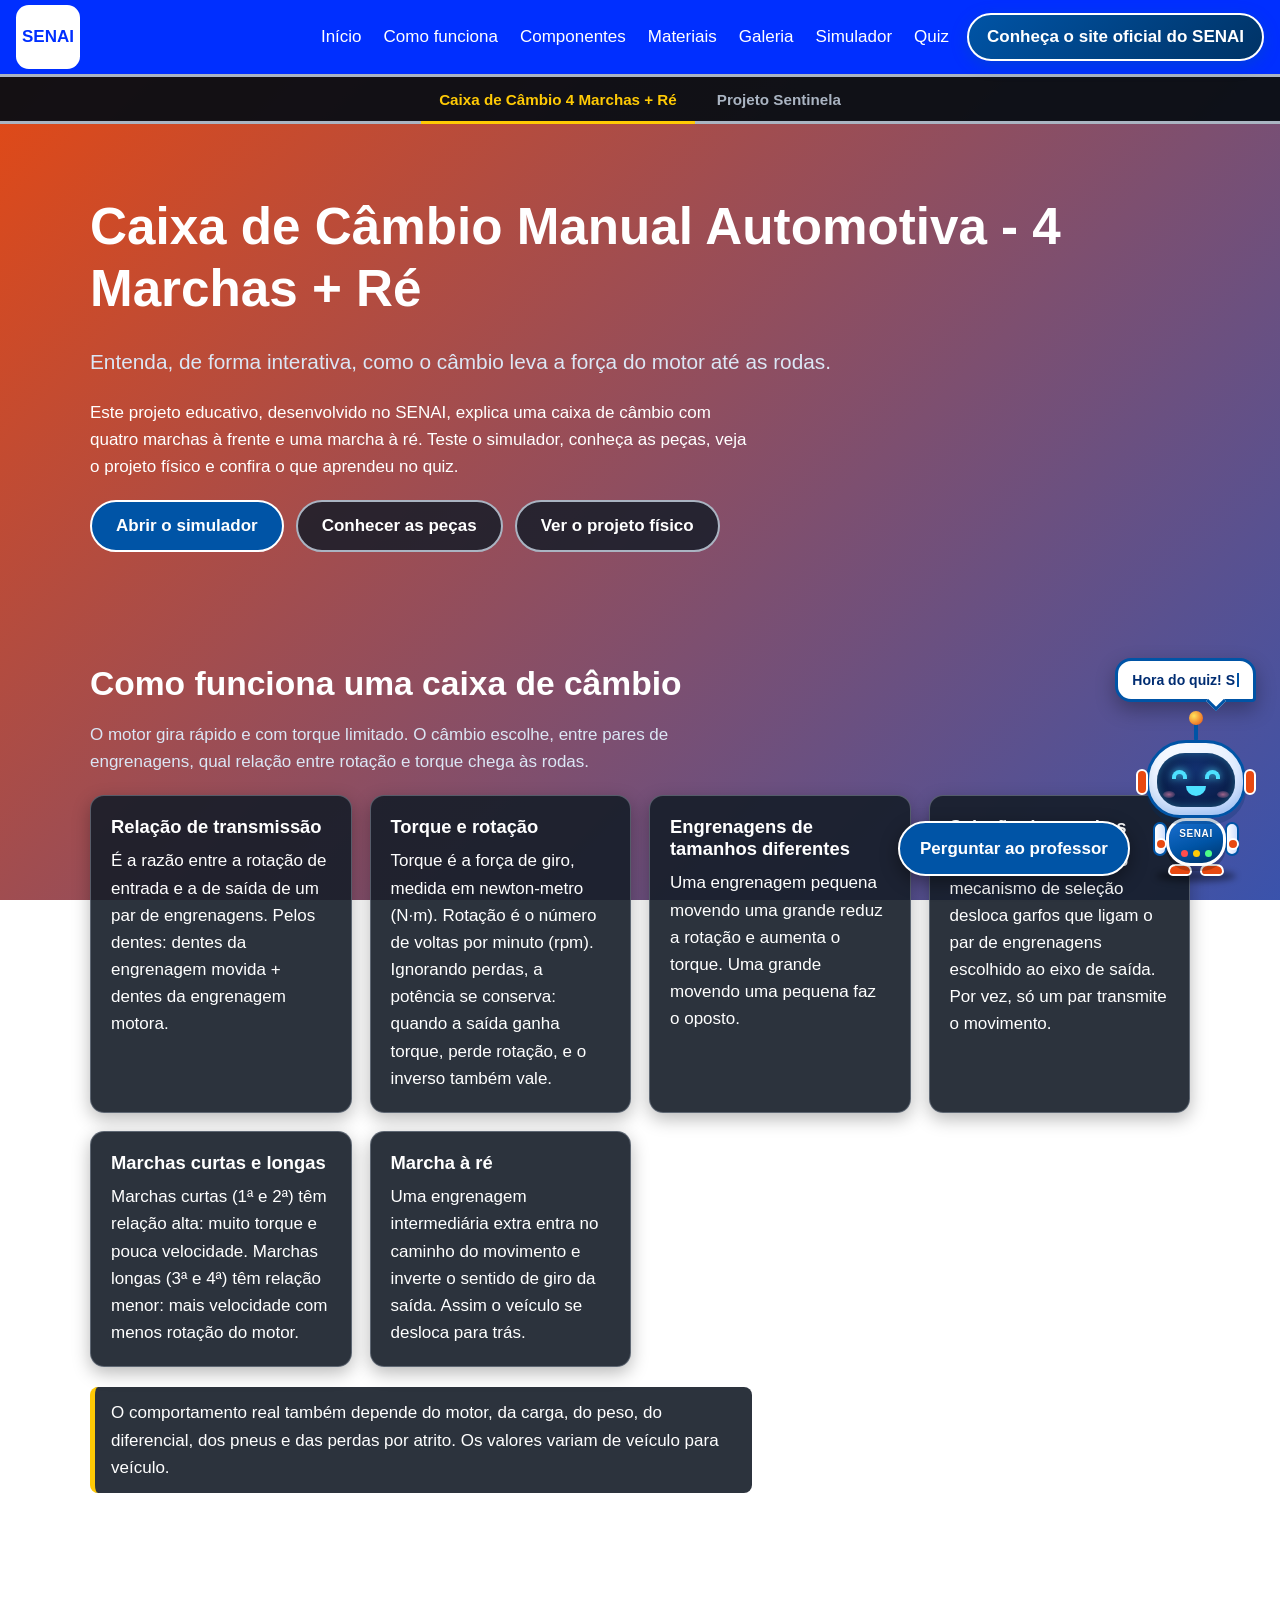
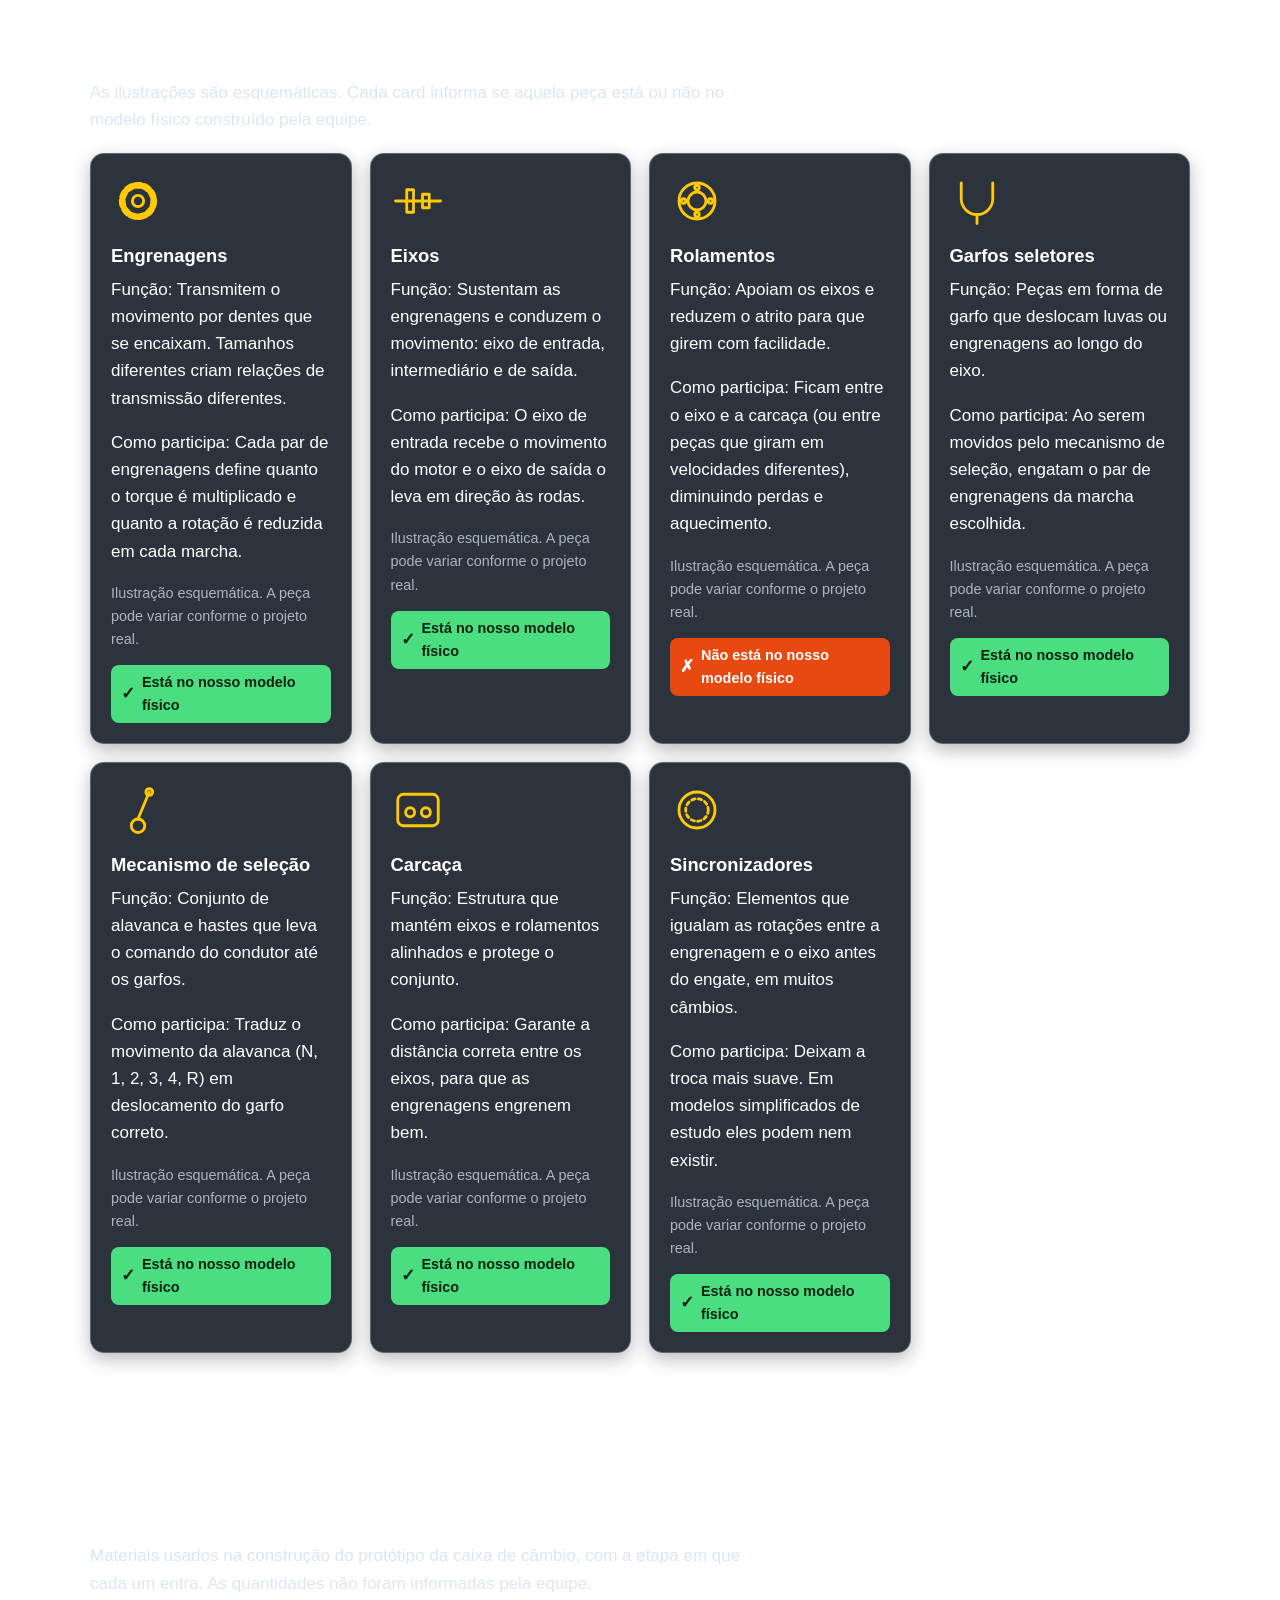
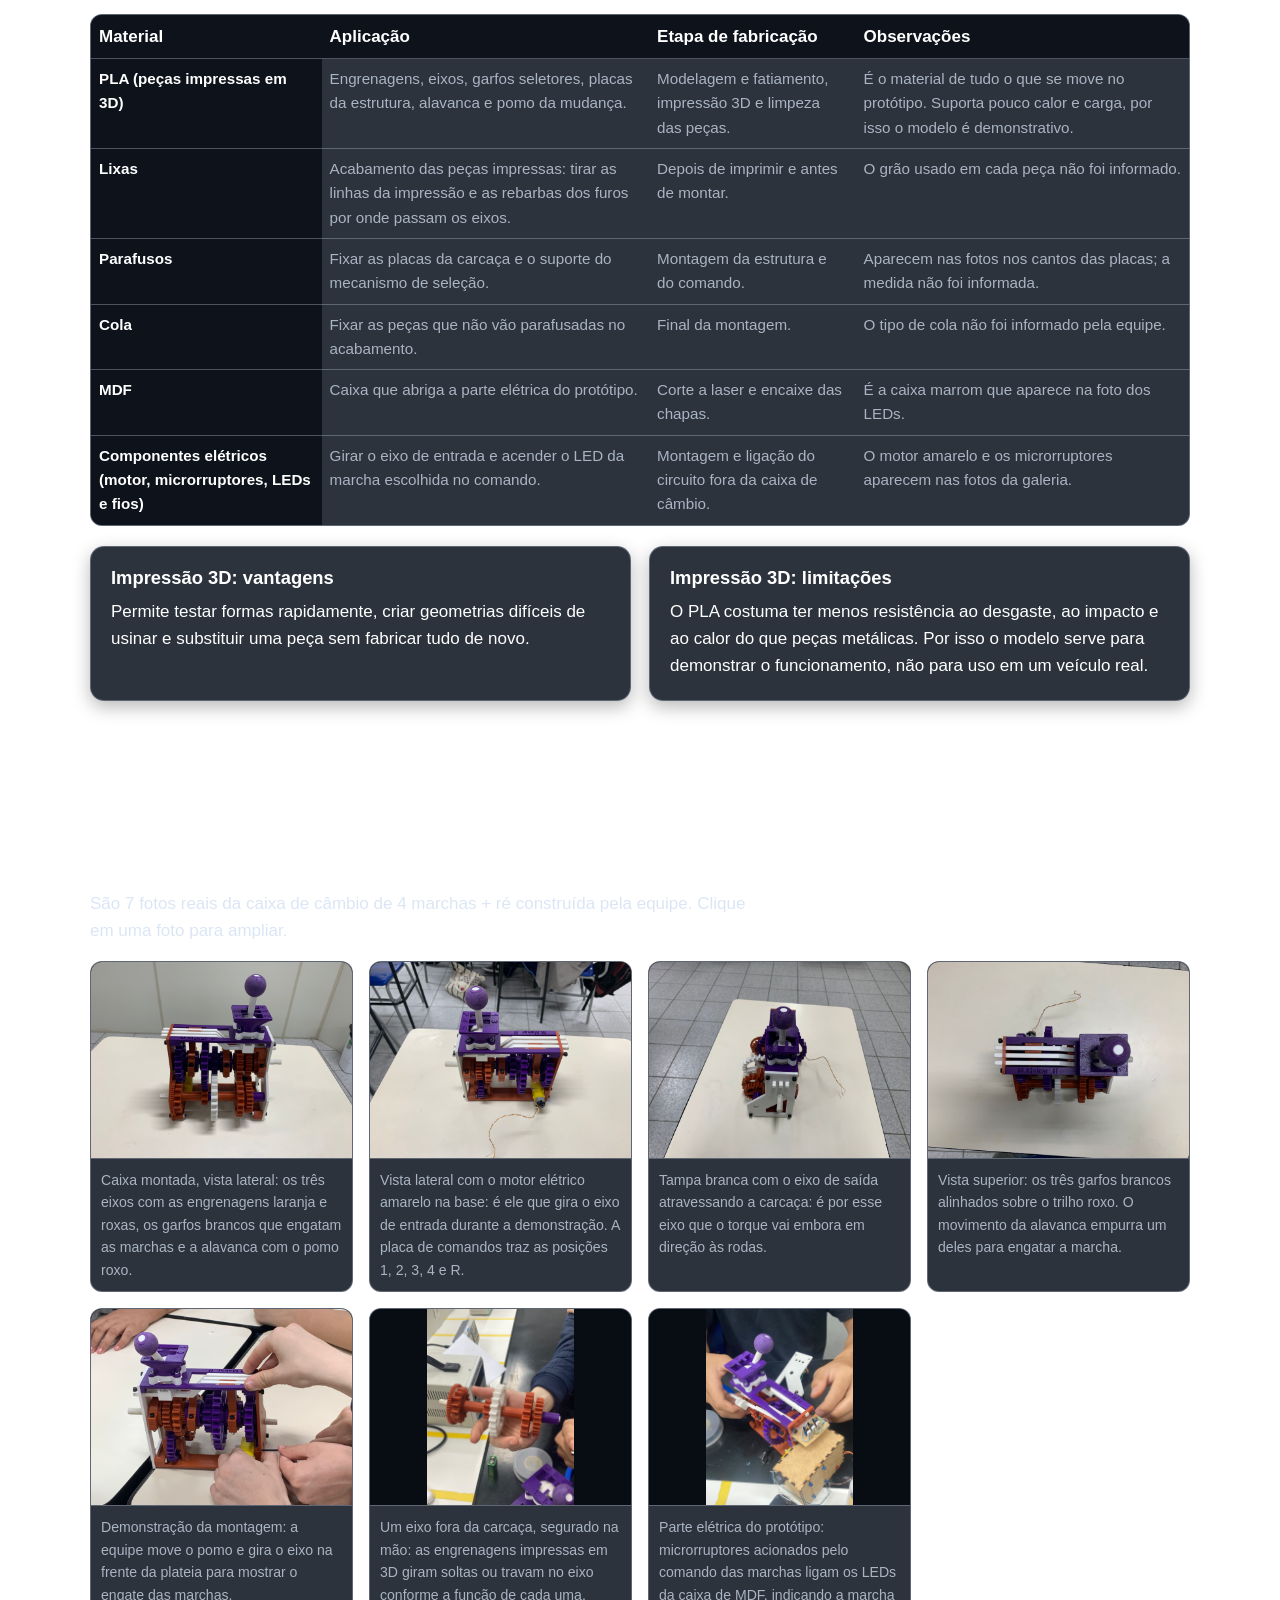
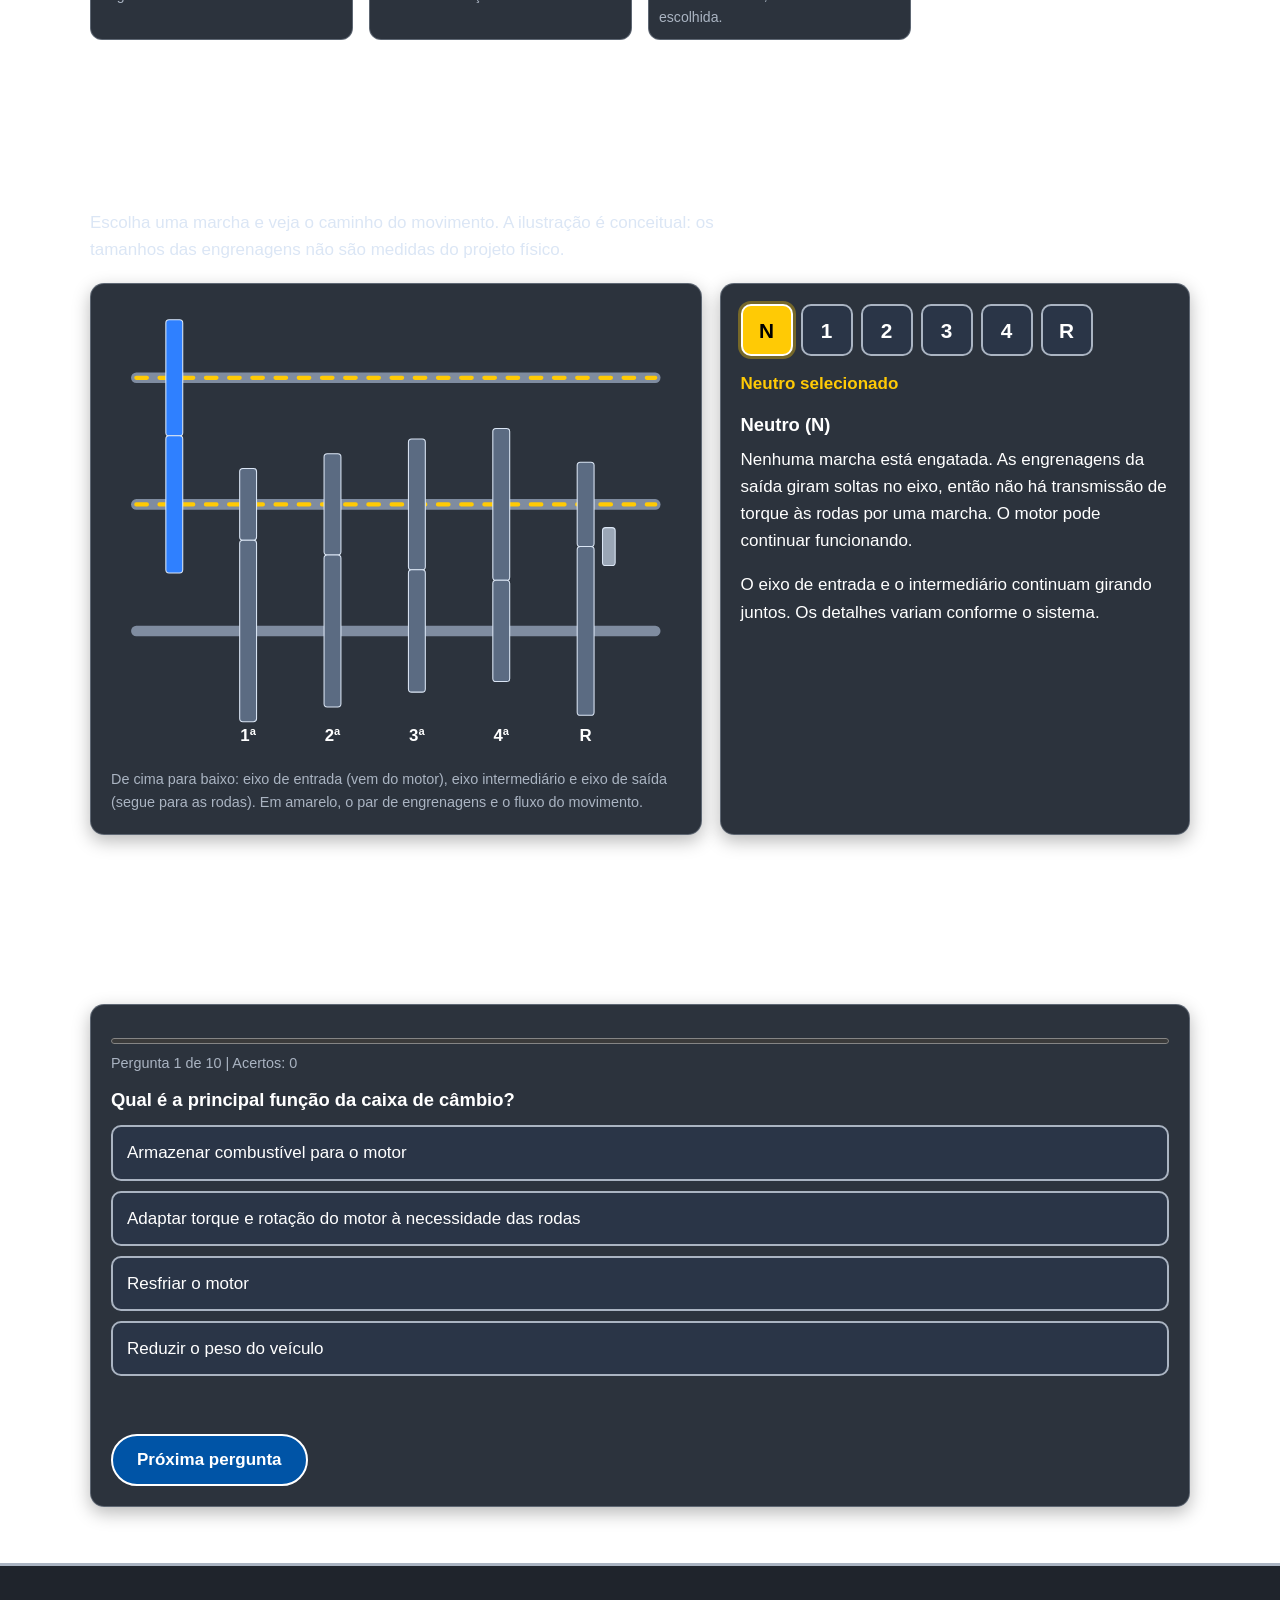
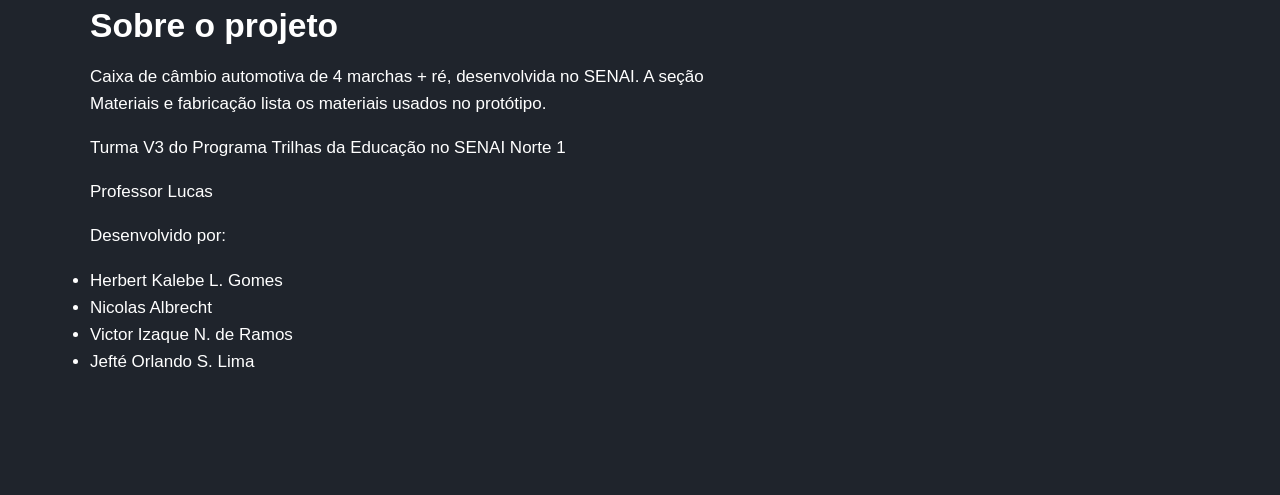
==== commit e04b2556: "Add files via upload" ====
--- a/index.html
+++ b/index.html
@@ -10,8 +10,8 @@
     <title>Caixa de Câmbio Manual Automotiva — 4 Marchas + Ré | SENAI</title>
     <link rel="stylesheet" href="style.css" />
     <link rel="stylesheet" href="robo.css" />
-    <script src="robo.js?v=2" defer></script>
-    <script src="sistem.js?v=3" defer></script>
+    <script src="robo.js" defer></script>
+    <script src="sistem.js" defer></script>
     <link rel="icon" type="image/png" href="https://fiesc.com.br/sites/default/files/styles/cke_media_resize_large/public/2026-03/marca-fiesc-entidades_negativo-01.jpg?itok=ti1jmS_T">
   </head>
   <body>
@@ -504,7 +504,7 @@
         </p>
         <p>Turma V3 do Programa Trilhas da Educação no SENAI Norte 1</p>
         <p>Professor Lucas</p>
-        <p>Site desenvolvido por:</p>
+        <p>Desenvolvido por:</p>
         <ul>
           <li>Herbert Kalebe L. Gomes</li>
           <li>Nicolas Albrecht</li>
@@ -522,17 +522,17 @@
       aria-expanded="false"
       aria-controls="chat"
     >
-      Perguntar ao claudinho
+      Perguntar ao professor
     </button>
     <section
       class="chat"
       id="chat"
-      aria-label="Conversa com o Claudinho, o robô professor"
+      aria-label="Conversa com o Robô Professor"
       hidden
     >
       <div class="chat-topo">
-        <strong>Claudinho, o robô professor</strong>
-        <button type="button" id="chat-x" aria-label="Fechar conversa">
+        <strong>Robô Professor</strong
+        ><button type="button" id="chat-x" aria-label="Fechar conversa">
           Fechar
         </button>
       </div>
@@ -555,7 +555,7 @@
         <input
           id="cmd-in"
           type="text"
-          aria-label="Caixa de comando do Claudinho, o robô professor"
+          aria-label="Caixa de comando do Robô Professor"
           autocapitalize="off"
           autocorrect="off"
           spellcheck="false"
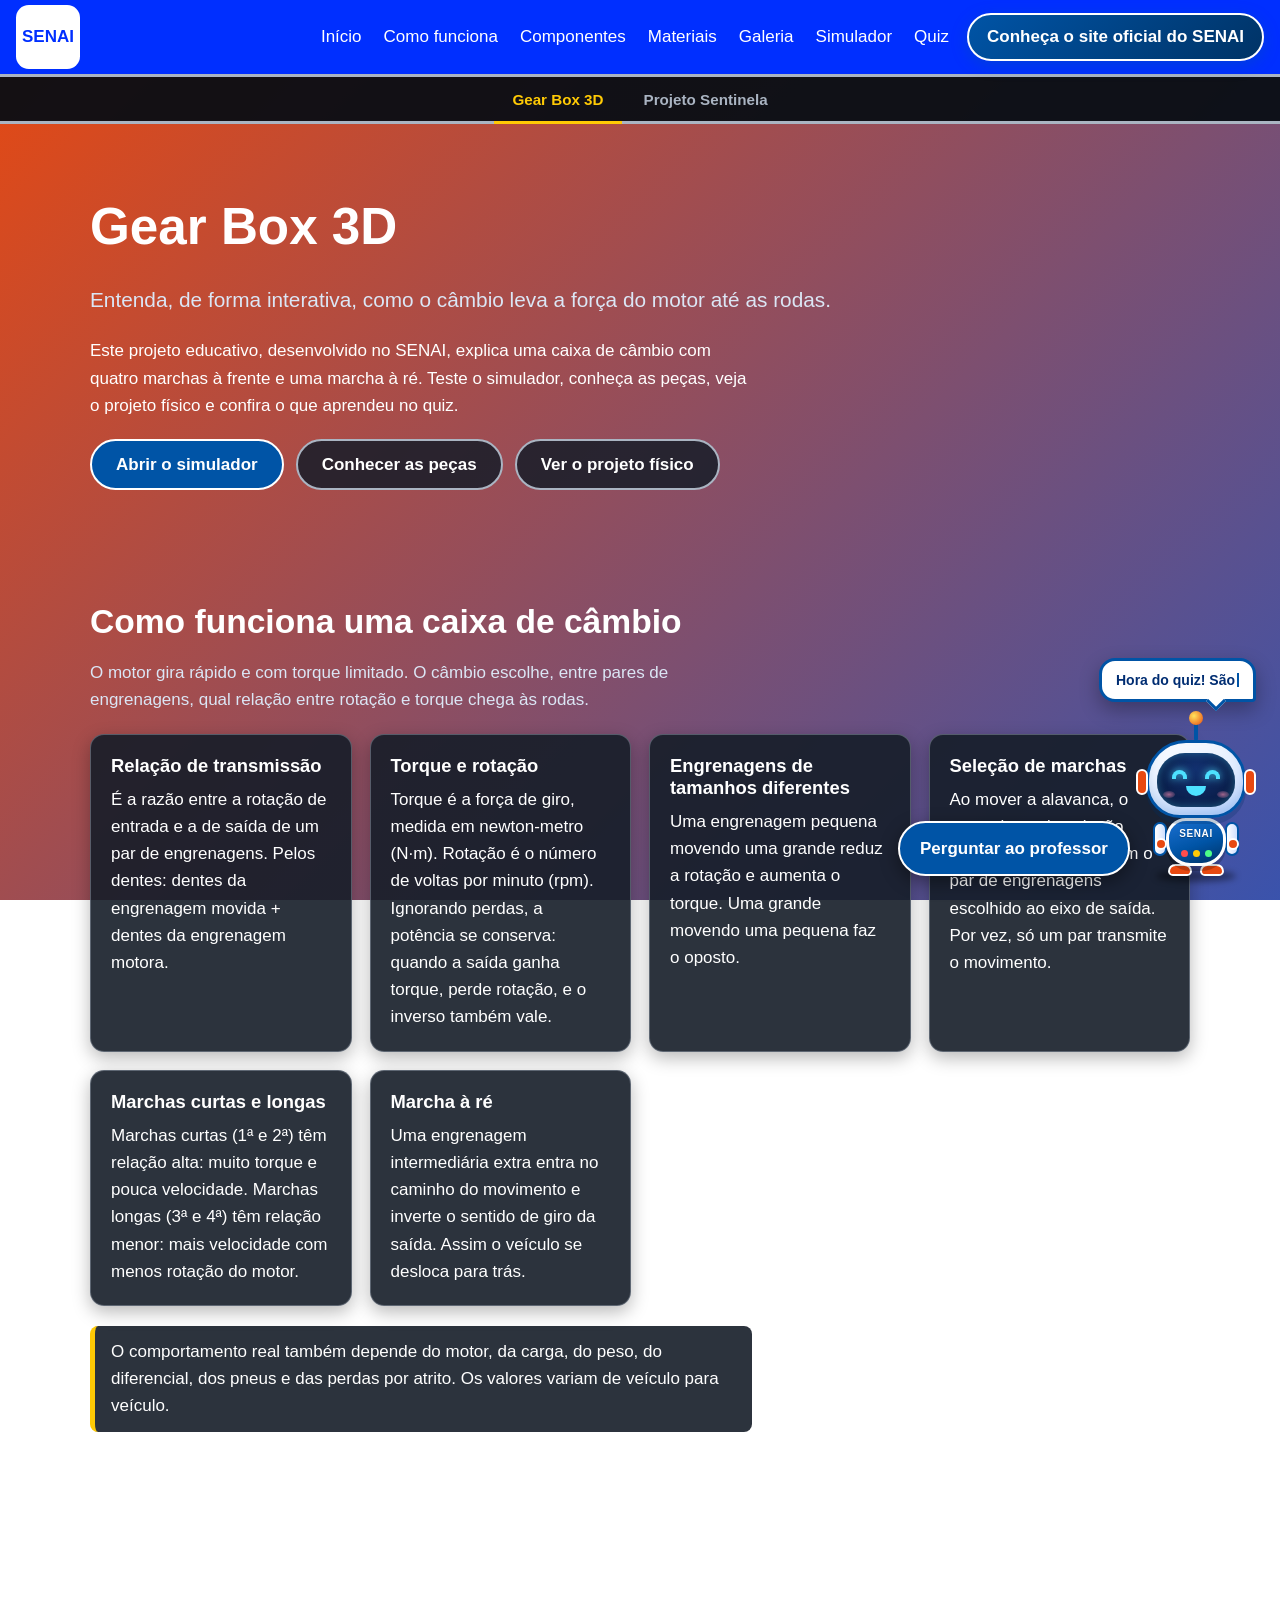
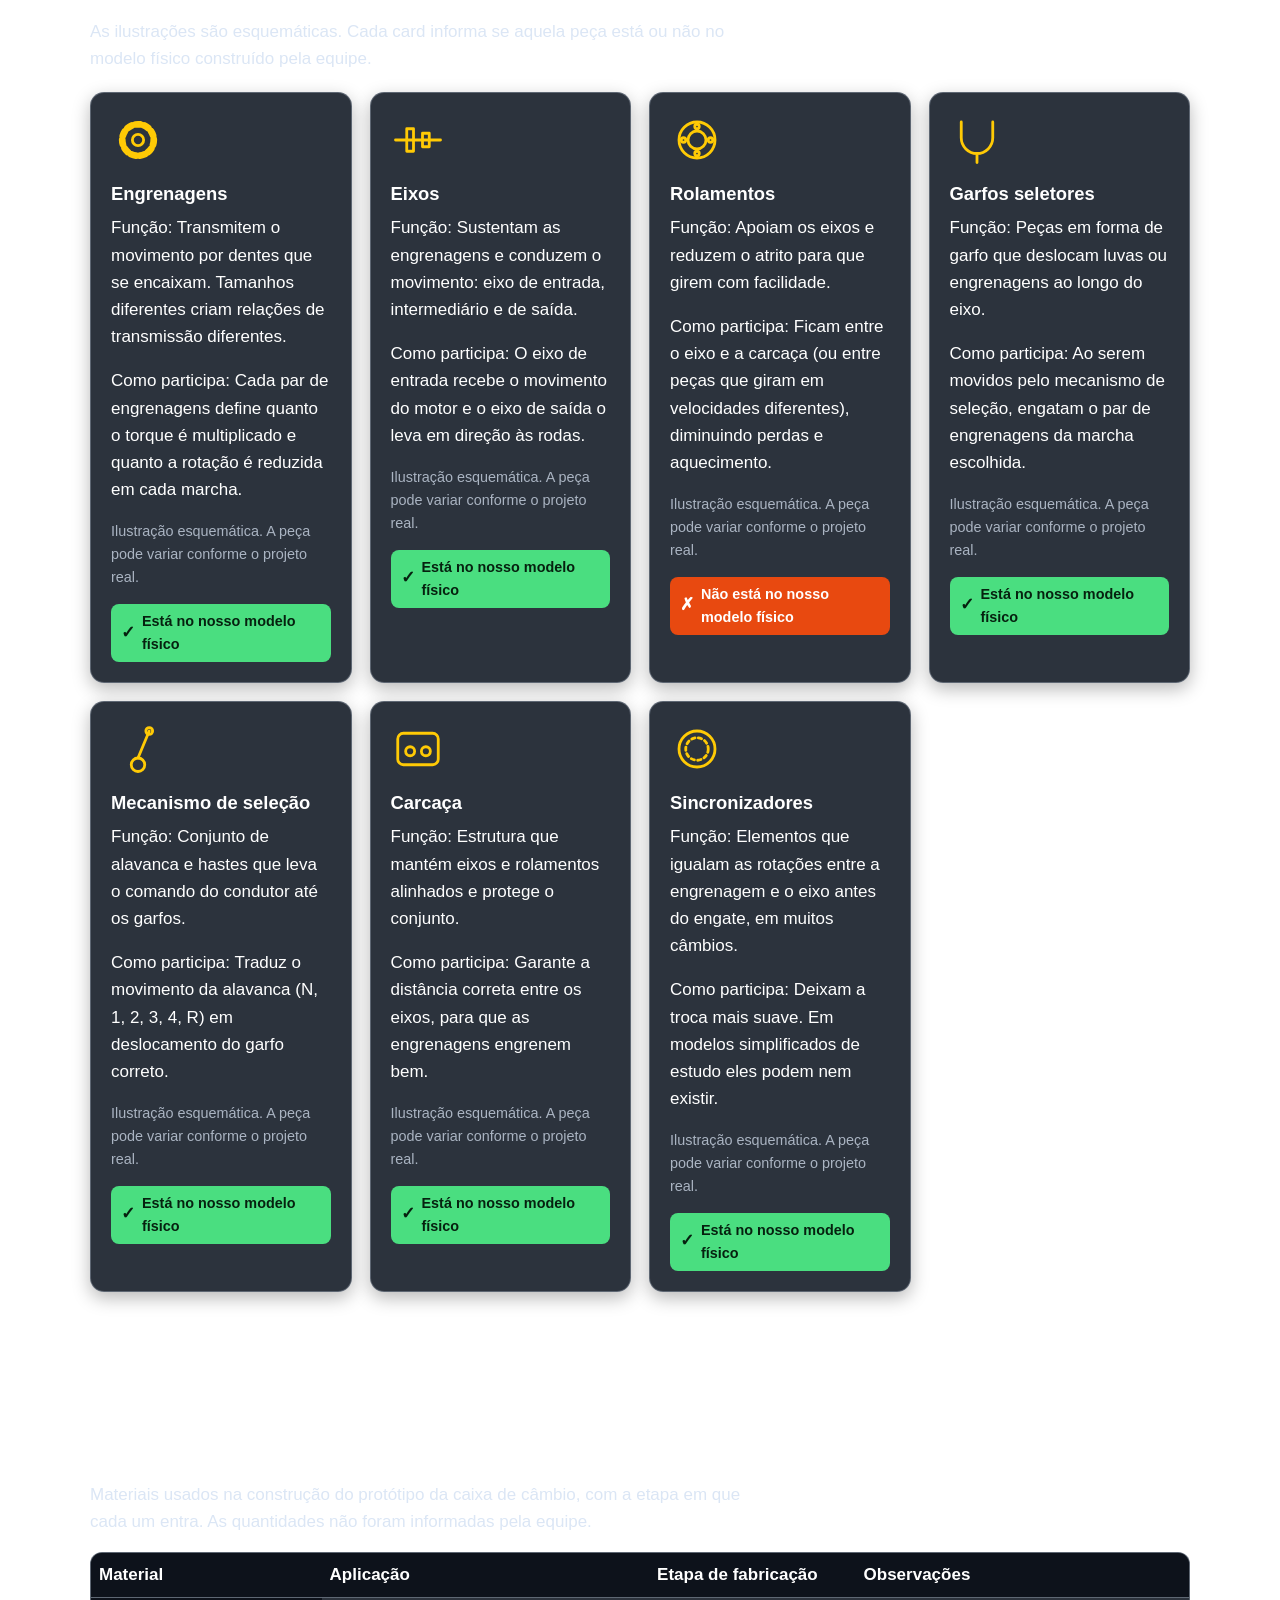
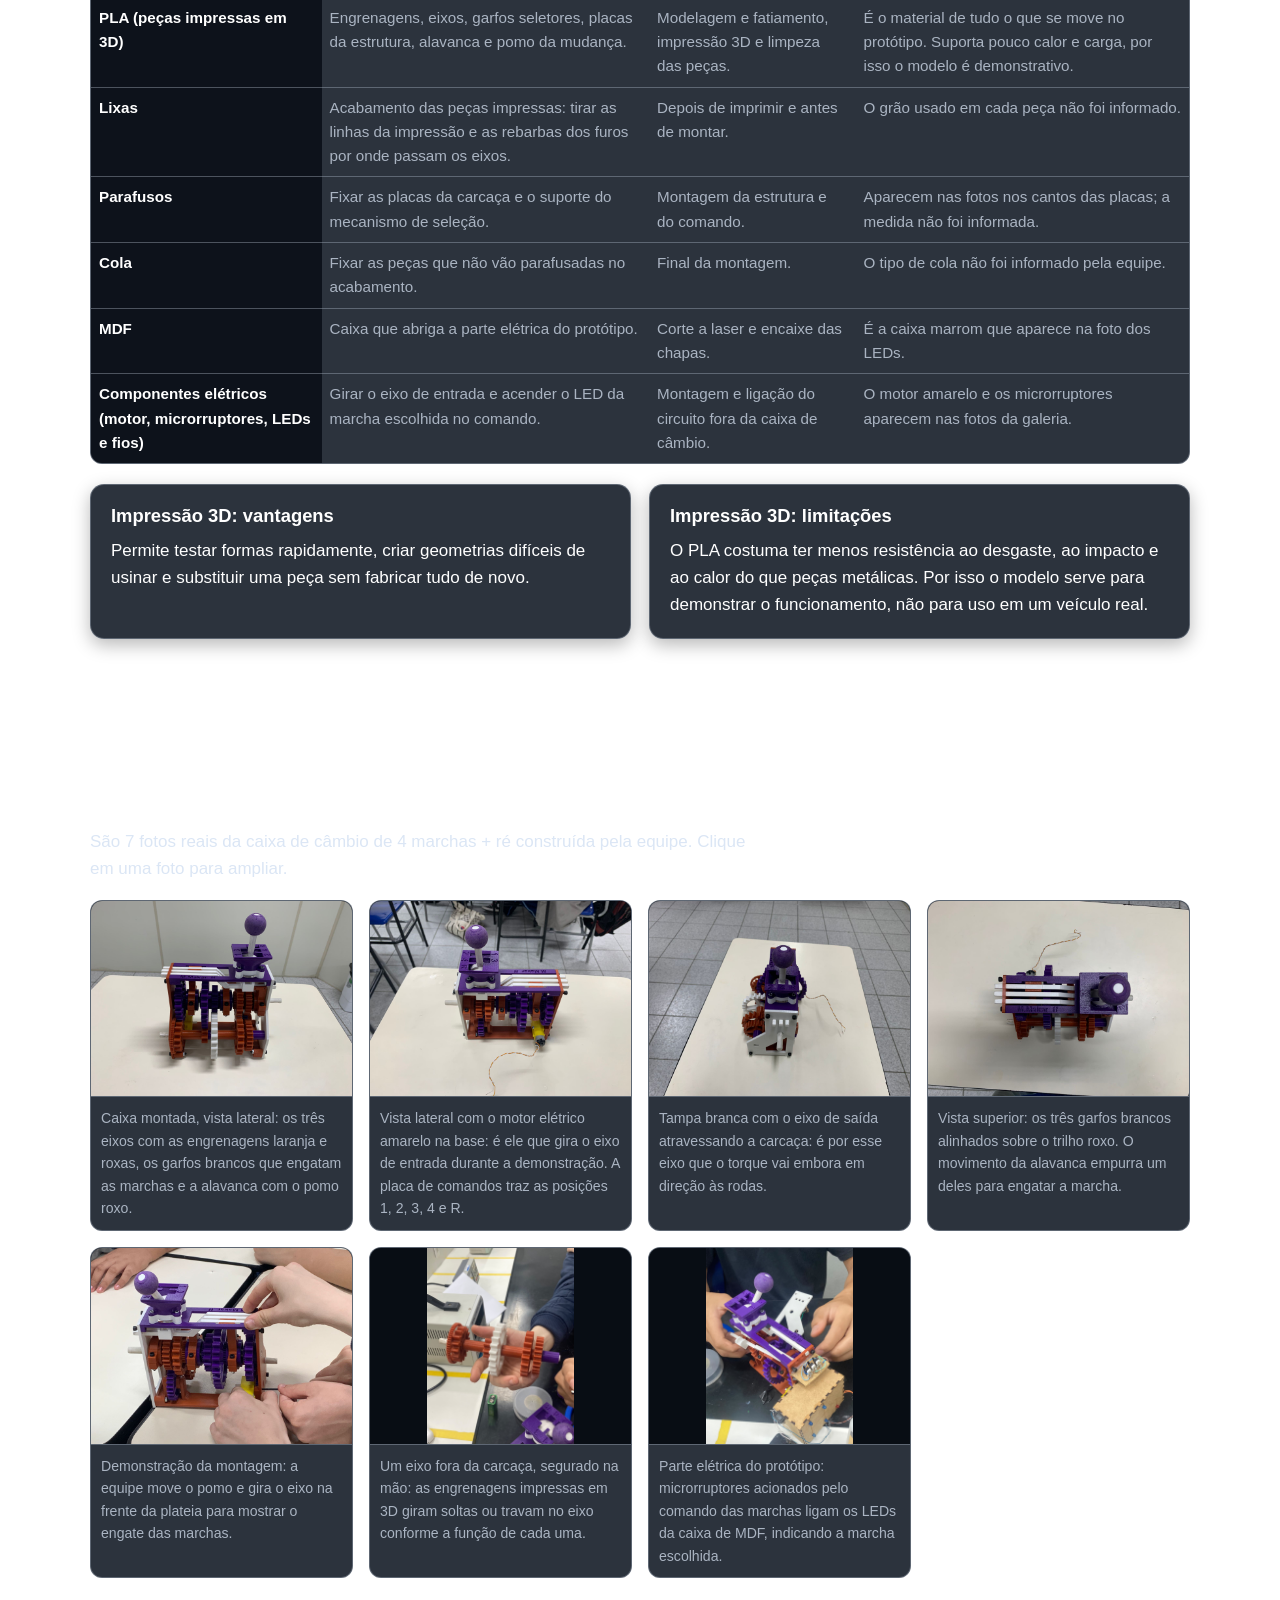
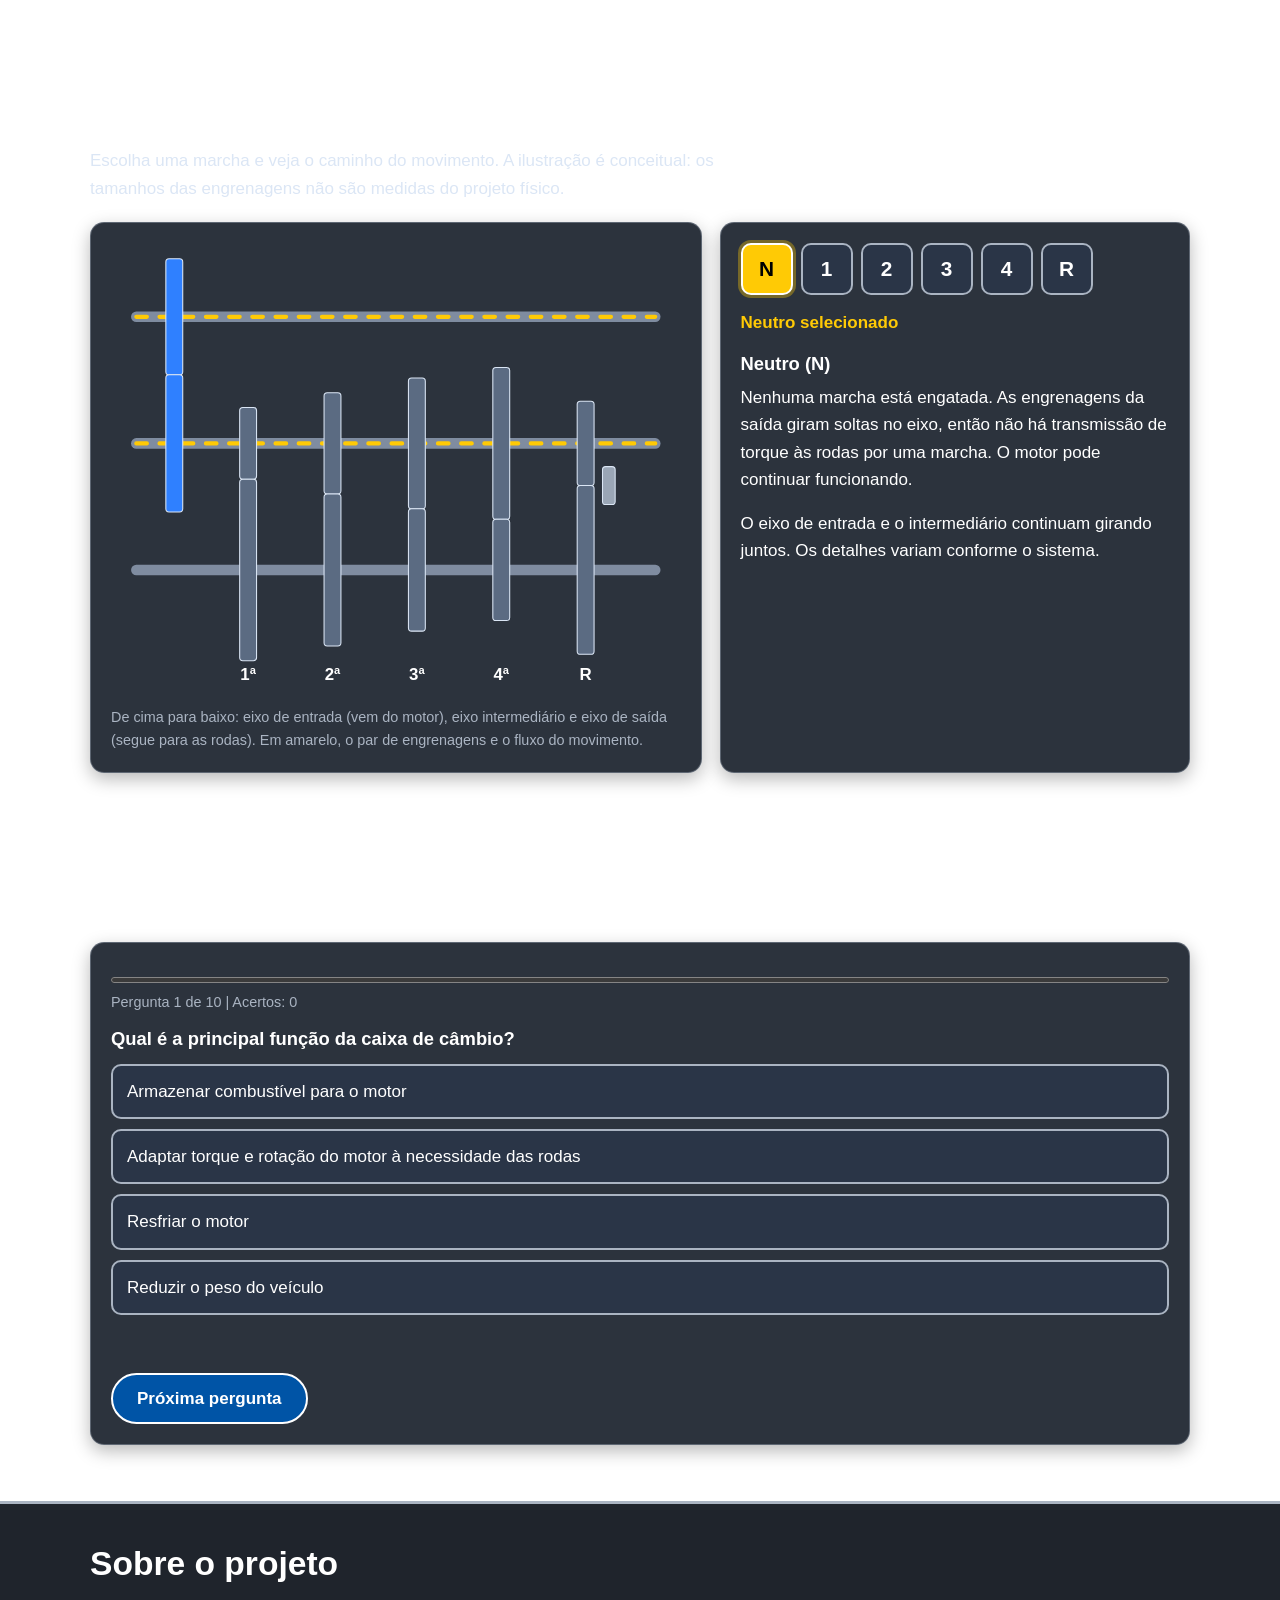
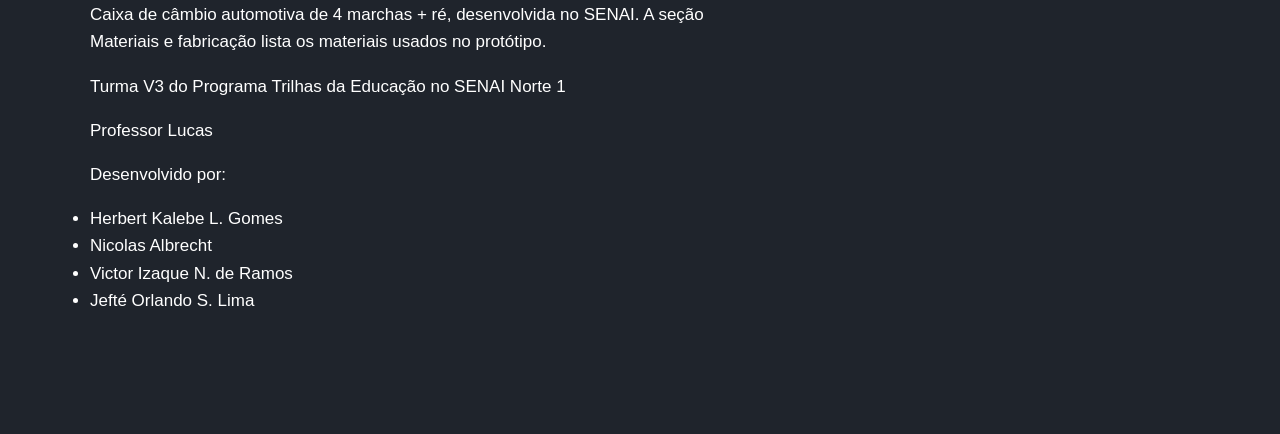
==== commit 9cad52a6: "Update index.html" ====
--- a/index.html
+++ b/index.html
@@ -7,7 +7,7 @@
       name="description"
       content="Site educativo sobre uma caixa de câmbio automotiva de 4 marchas + ré, projeto desenvolvido no SENAI."
     />
-    <title>Caixa de Câmbio Manual Automotiva — 4 Marchas + Ré | SENAI</title>
+    <title>Gear Box 3D | SENAI</title>
     <link rel="stylesheet" href="style.css" />
     <link rel="stylesheet" href="robo.css" />
     <script src="robo.js" defer></script>
@@ -54,7 +54,7 @@
     </header>
     <nav class="abas" aria-label="Trocar de projeto">
       <a href="index.html" class="ativa" aria-current="page"
-        >Caixa de Câmbio 4 Marchas + Ré</a
+        >Gear Box 3D</a
       >
       <a href="Sentinela.html">Projeto Sentinela</a>
     </nav>
@@ -62,7 +62,7 @@
     <main id="principal">
       <section id="inicio" class="hero">
         <div class="miolo">
-          <h1>Caixa de Câmbio Manual Automotiva - 4 Marchas + Ré</h1>
+          <h1>Gear Box 3D</h1>
           <p class="sub">
             Entenda, de forma interativa, como o câmbio leva a força do motor
             até as rodas.
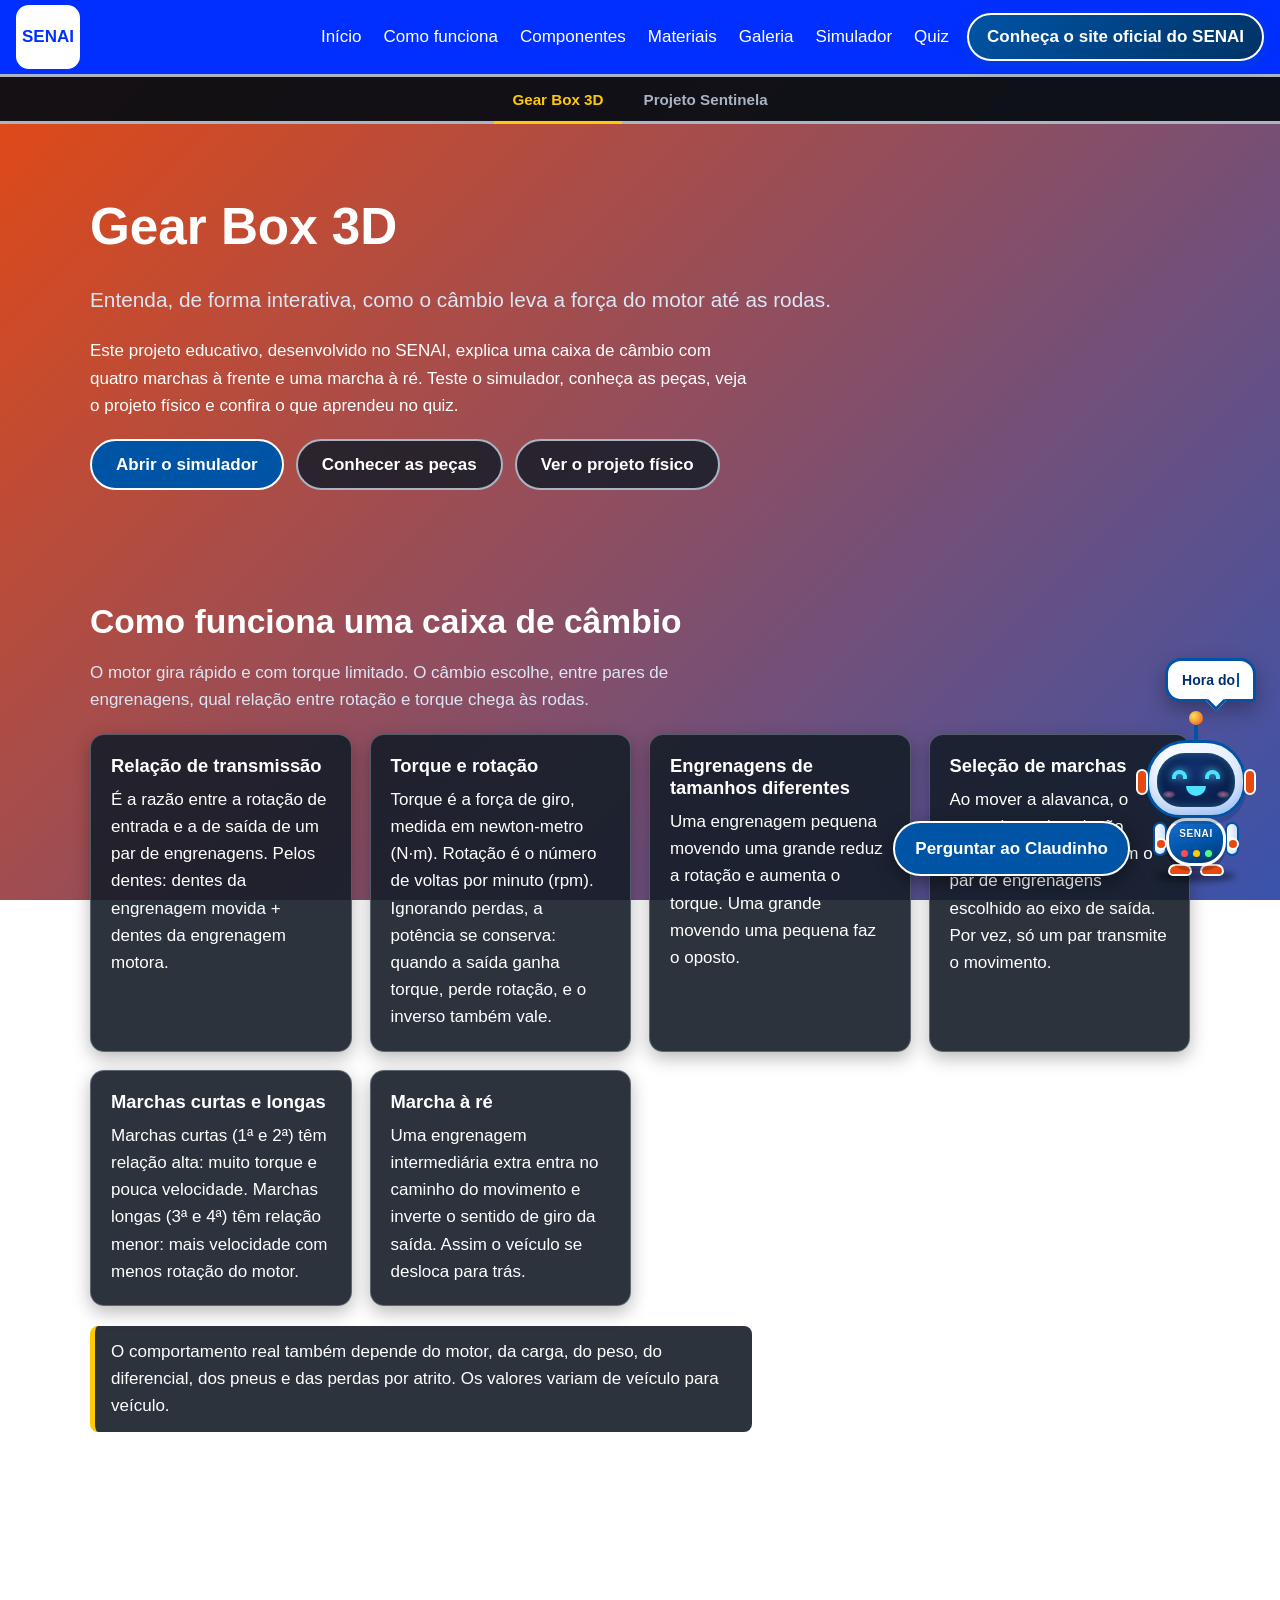
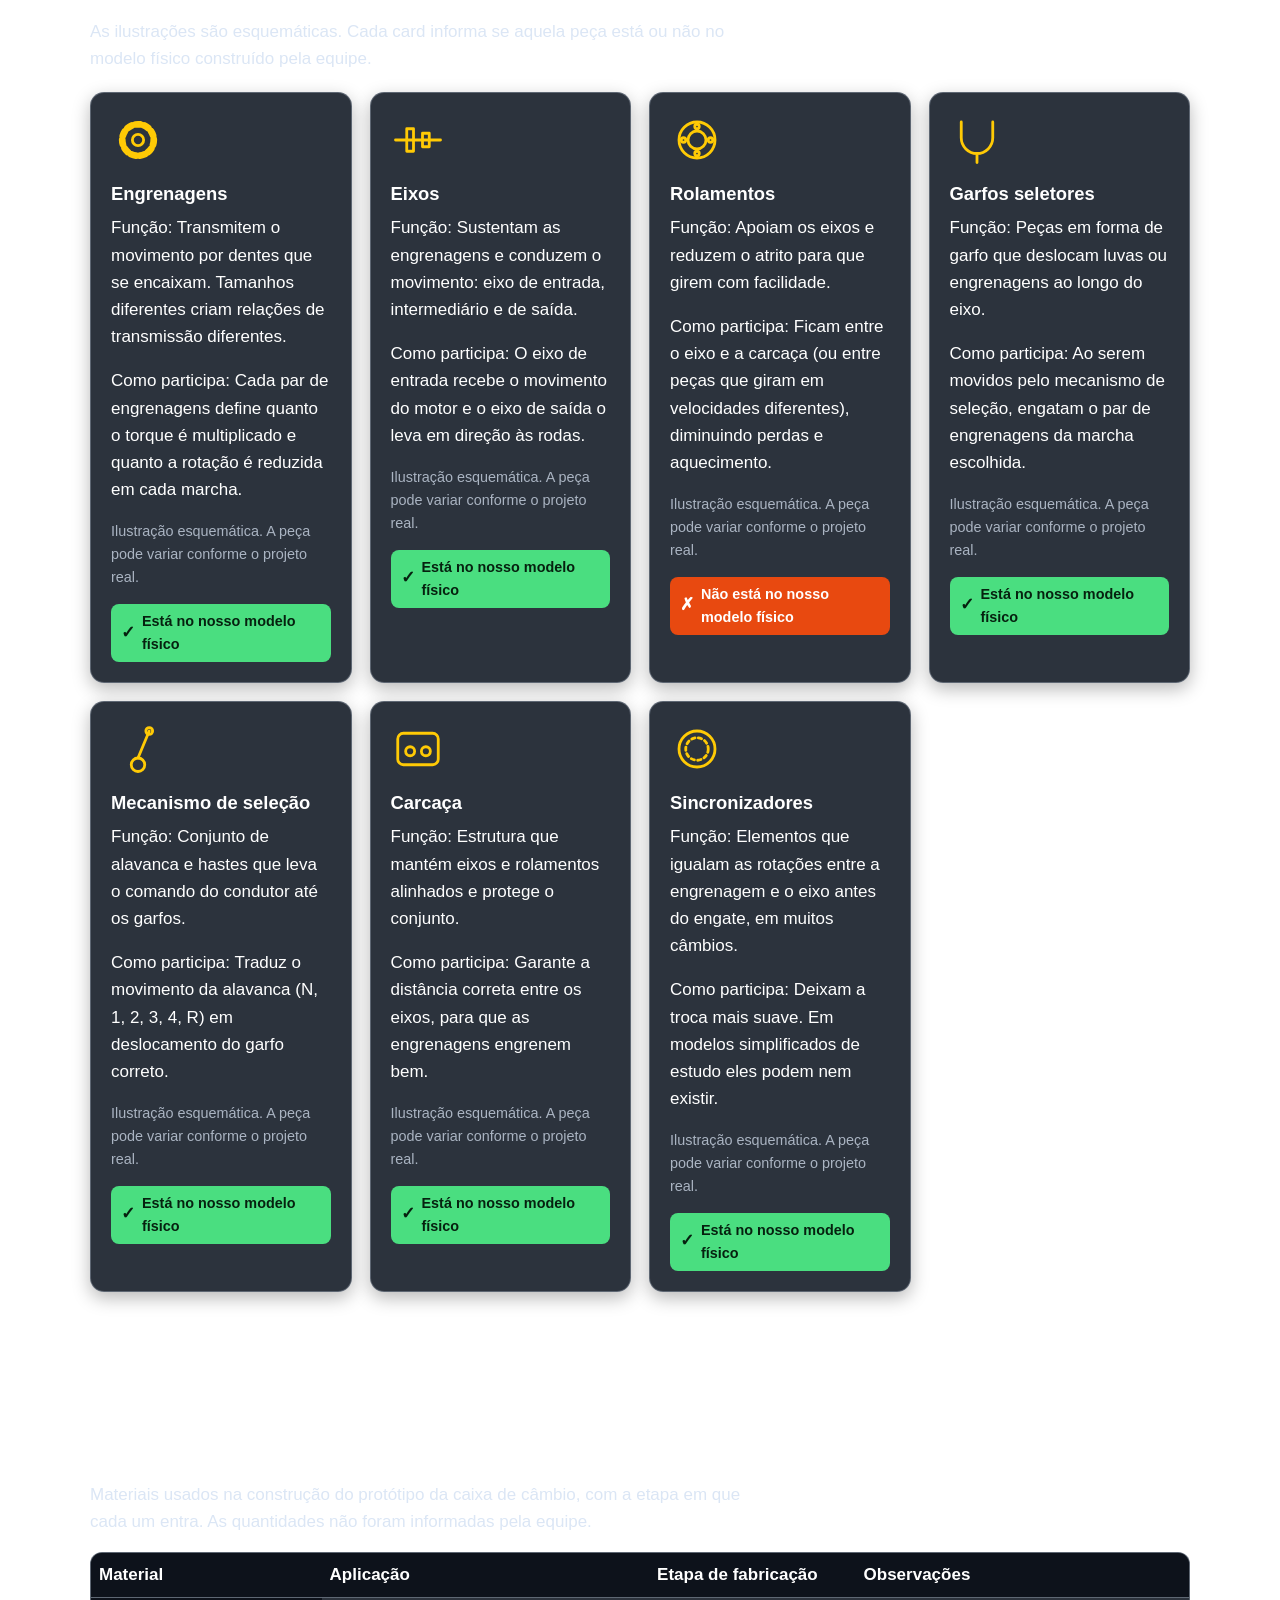
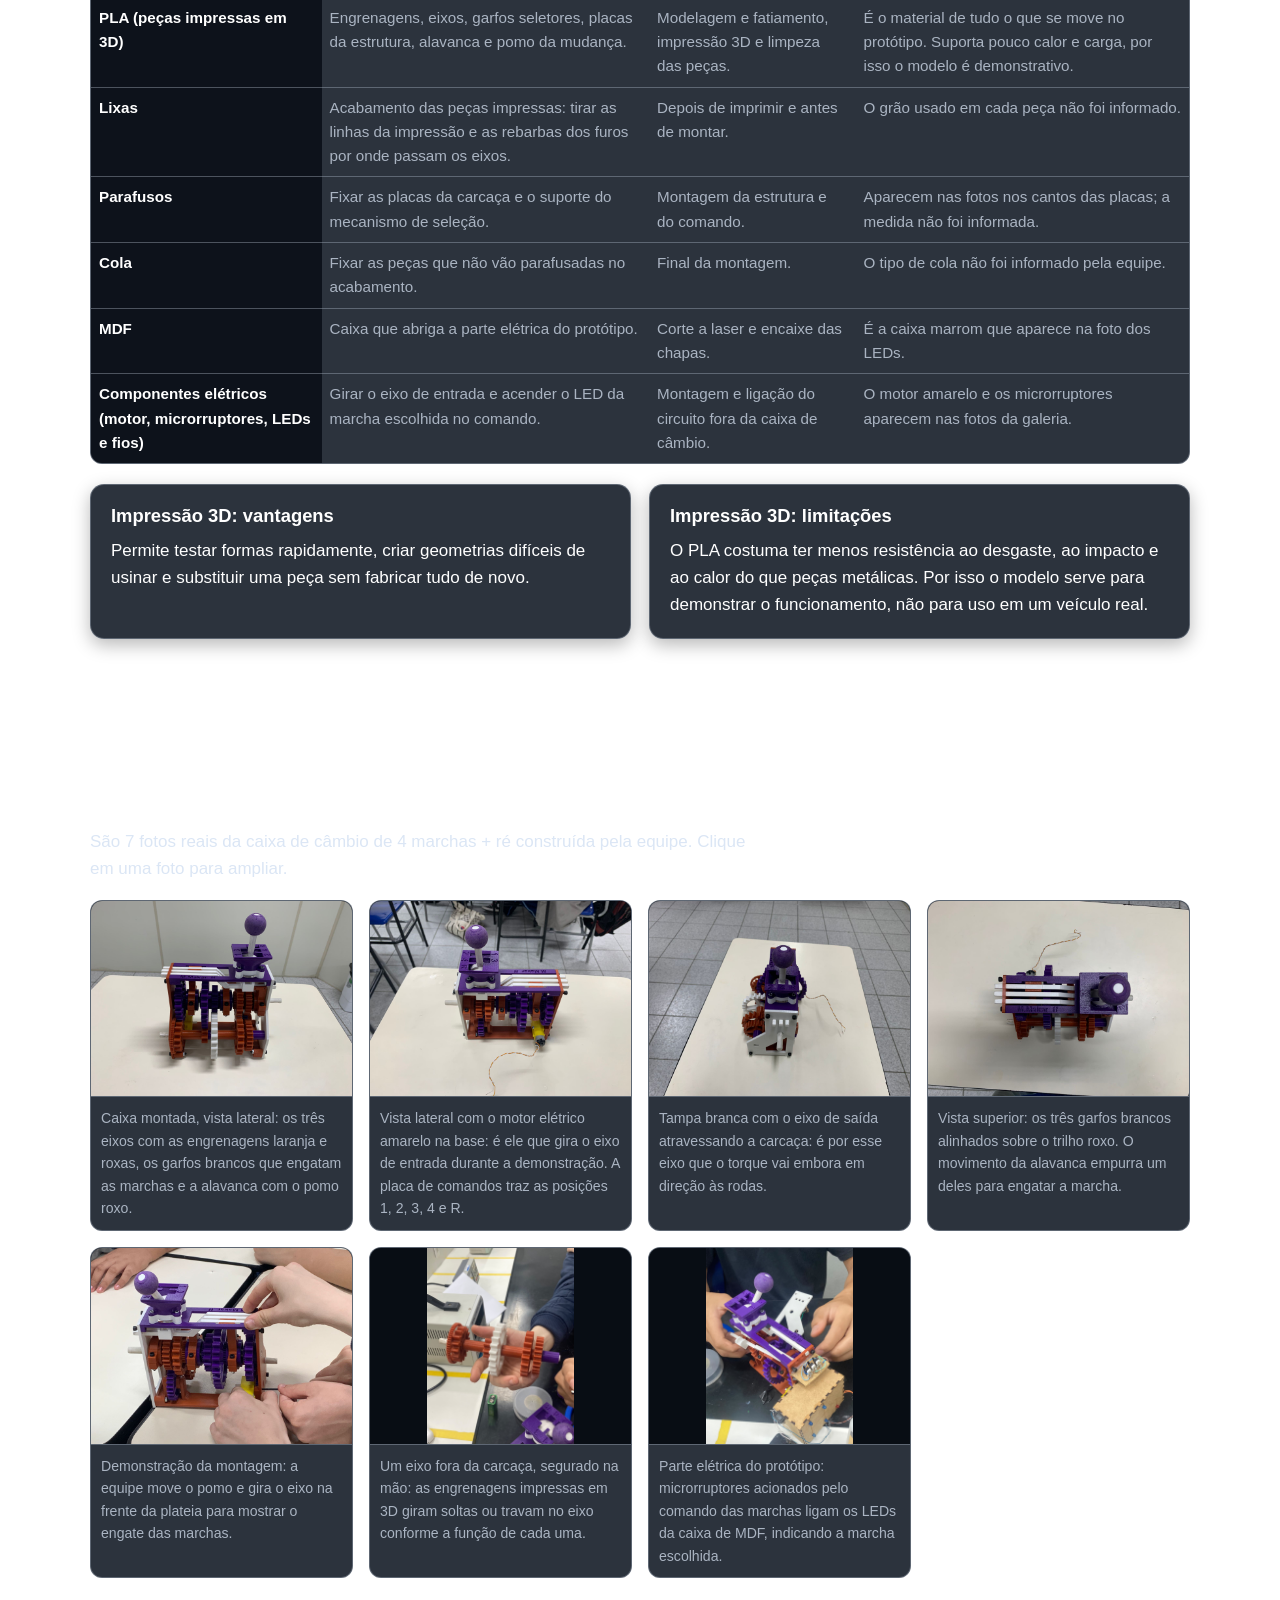
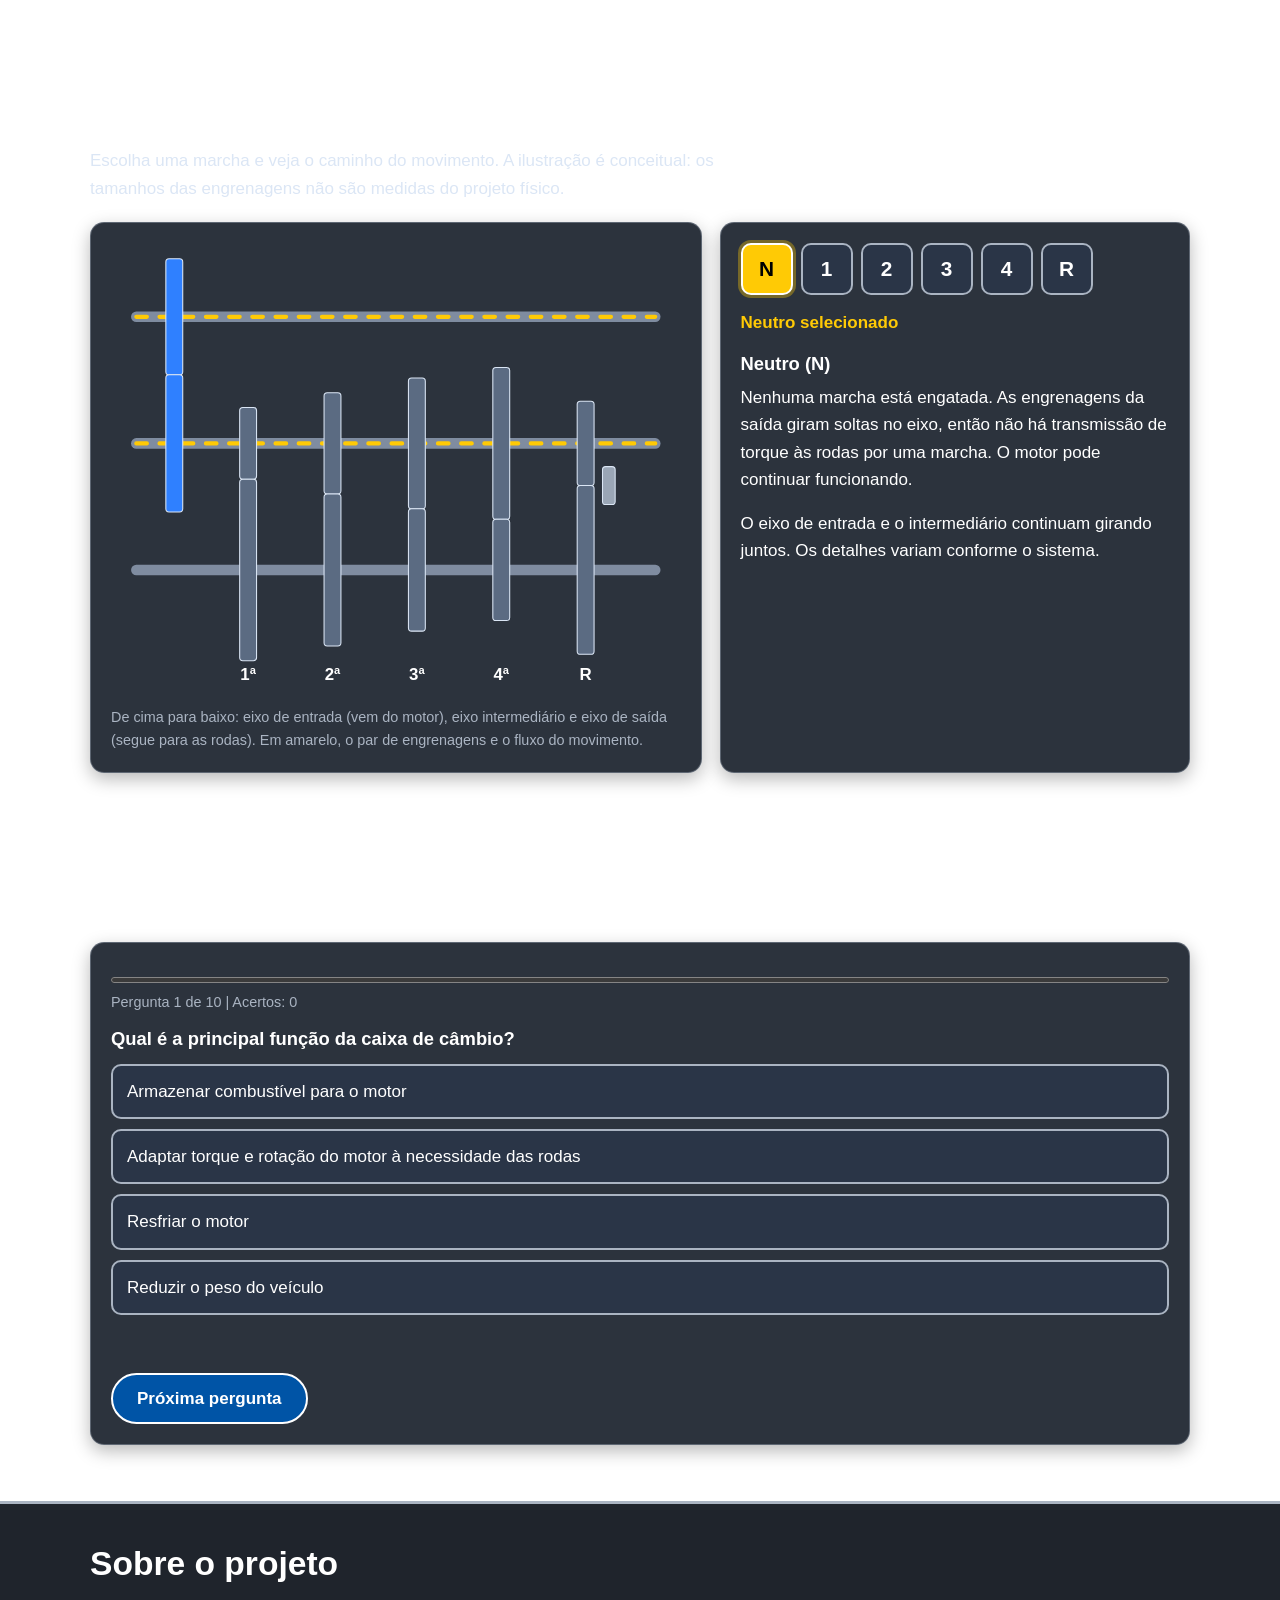
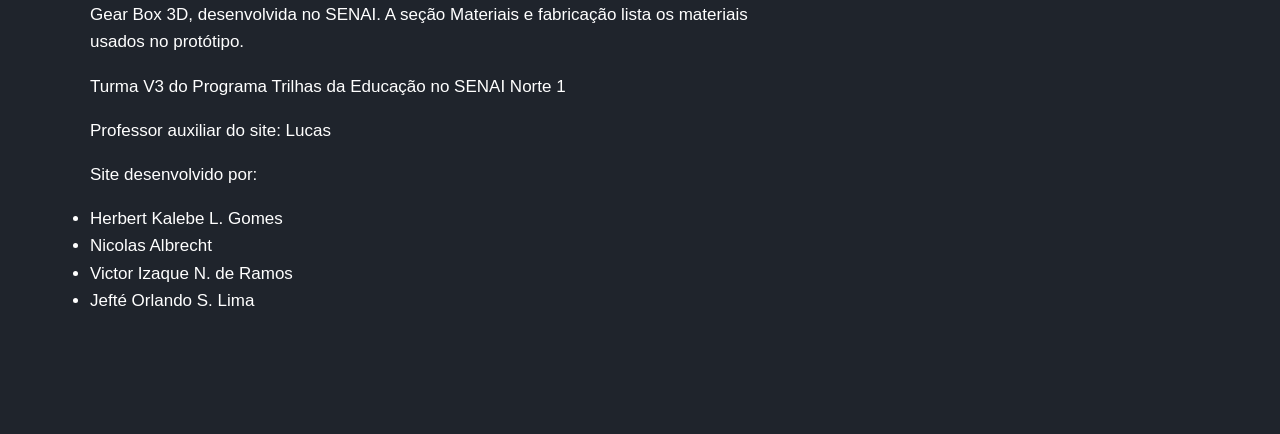
==== commit fc71df0a: "Update footer content and button text in index.html" ====
--- a/index.html
+++ b/index.html
@@ -499,12 +499,12 @@
       <div class="miolo">
         <h2>Sobre o projeto</h2>
         <p>
-          Caixa de câmbio automotiva de 4 marchas + ré, desenvolvida no SENAI. A
+          Gear Box 3D, desenvolvida no SENAI. A
           seção Materiais e fabricação lista os materiais usados no protótipo.
         </p>
         <p>Turma V3 do Programa Trilhas da Educação no SENAI Norte 1</p>
-        <p>Professor Lucas</p>
-        <p>Desenvolvido por:</p>
+        <p>Professor auxiliar do site: Lucas</p>
+        <p>Site desenvolvido por:</p>
         <ul>
           <li>Herbert Kalebe L. Gomes</li>
           <li>Nicolas Albrecht</li>
@@ -522,7 +522,7 @@
       aria-expanded="false"
       aria-controls="chat"
     >
-      Perguntar ao professor
+      Perguntar ao Claudinho
     </button>
     <section
       class="chat"
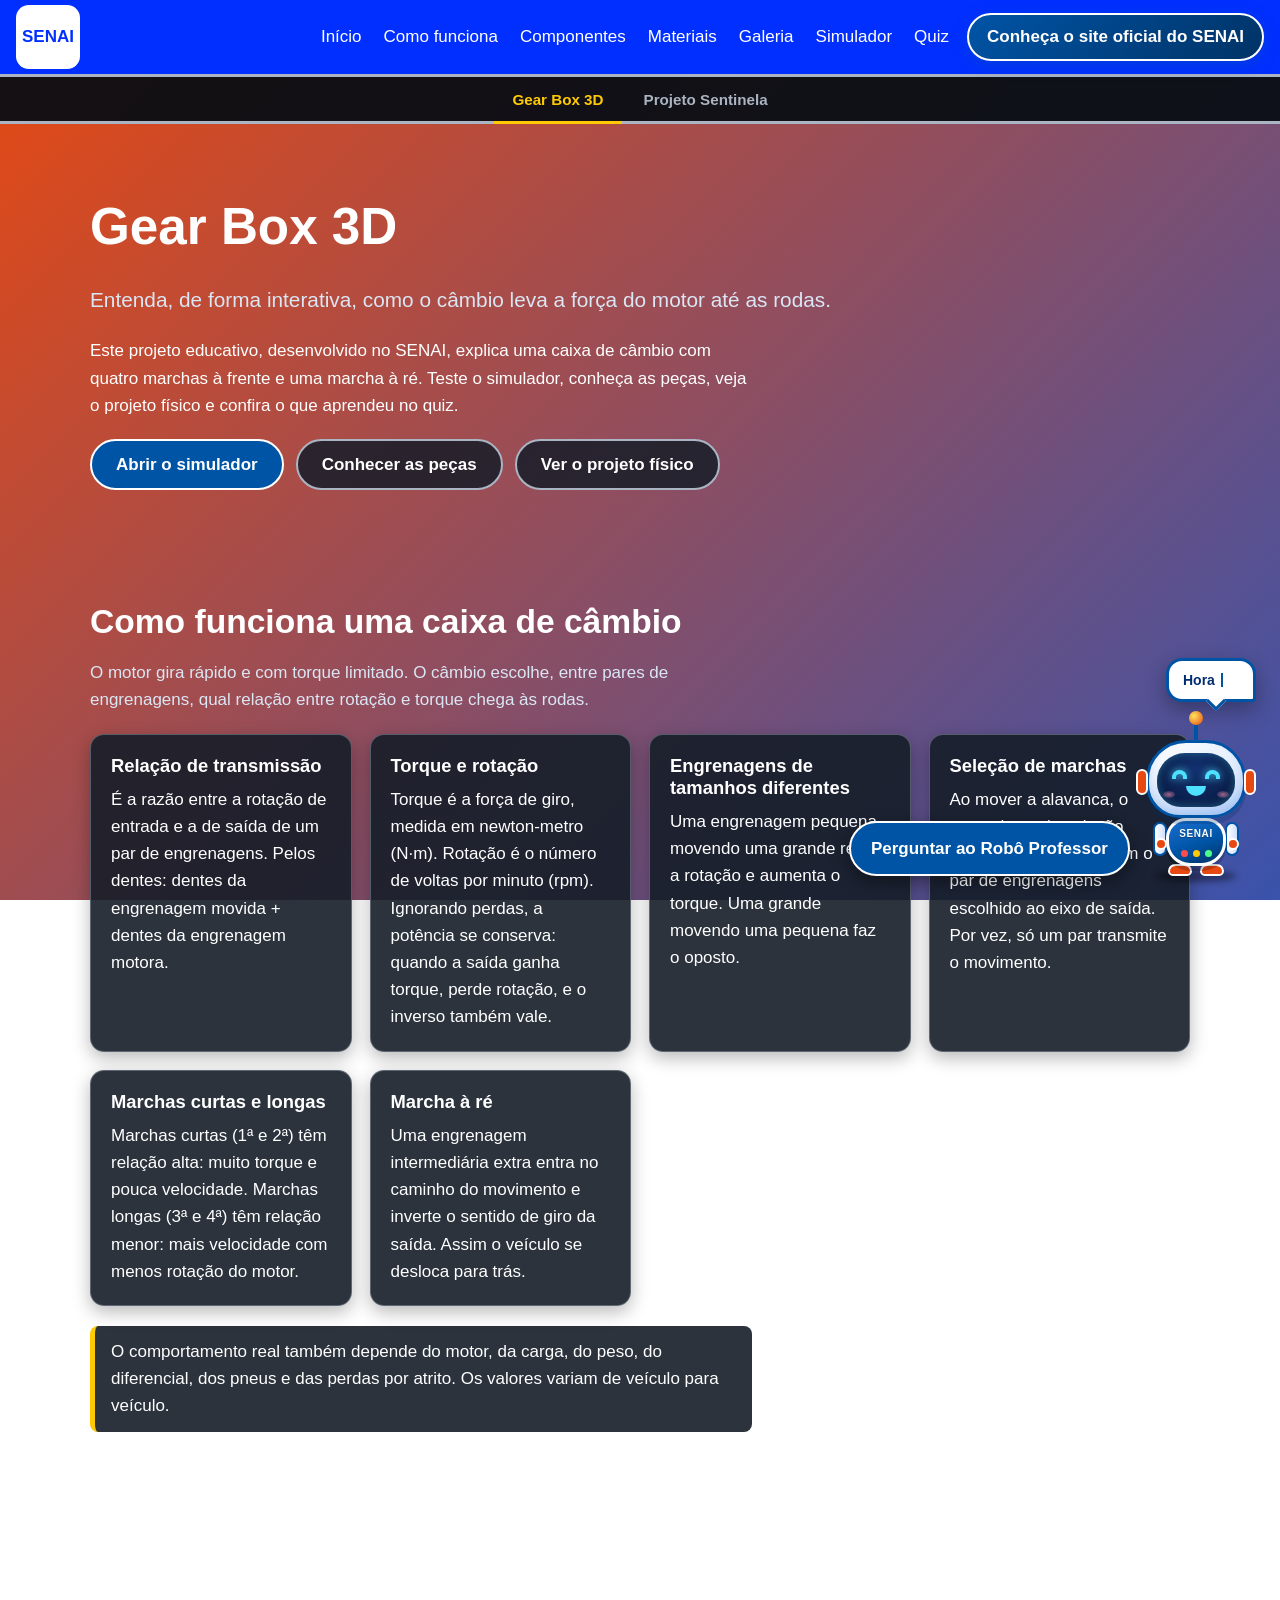
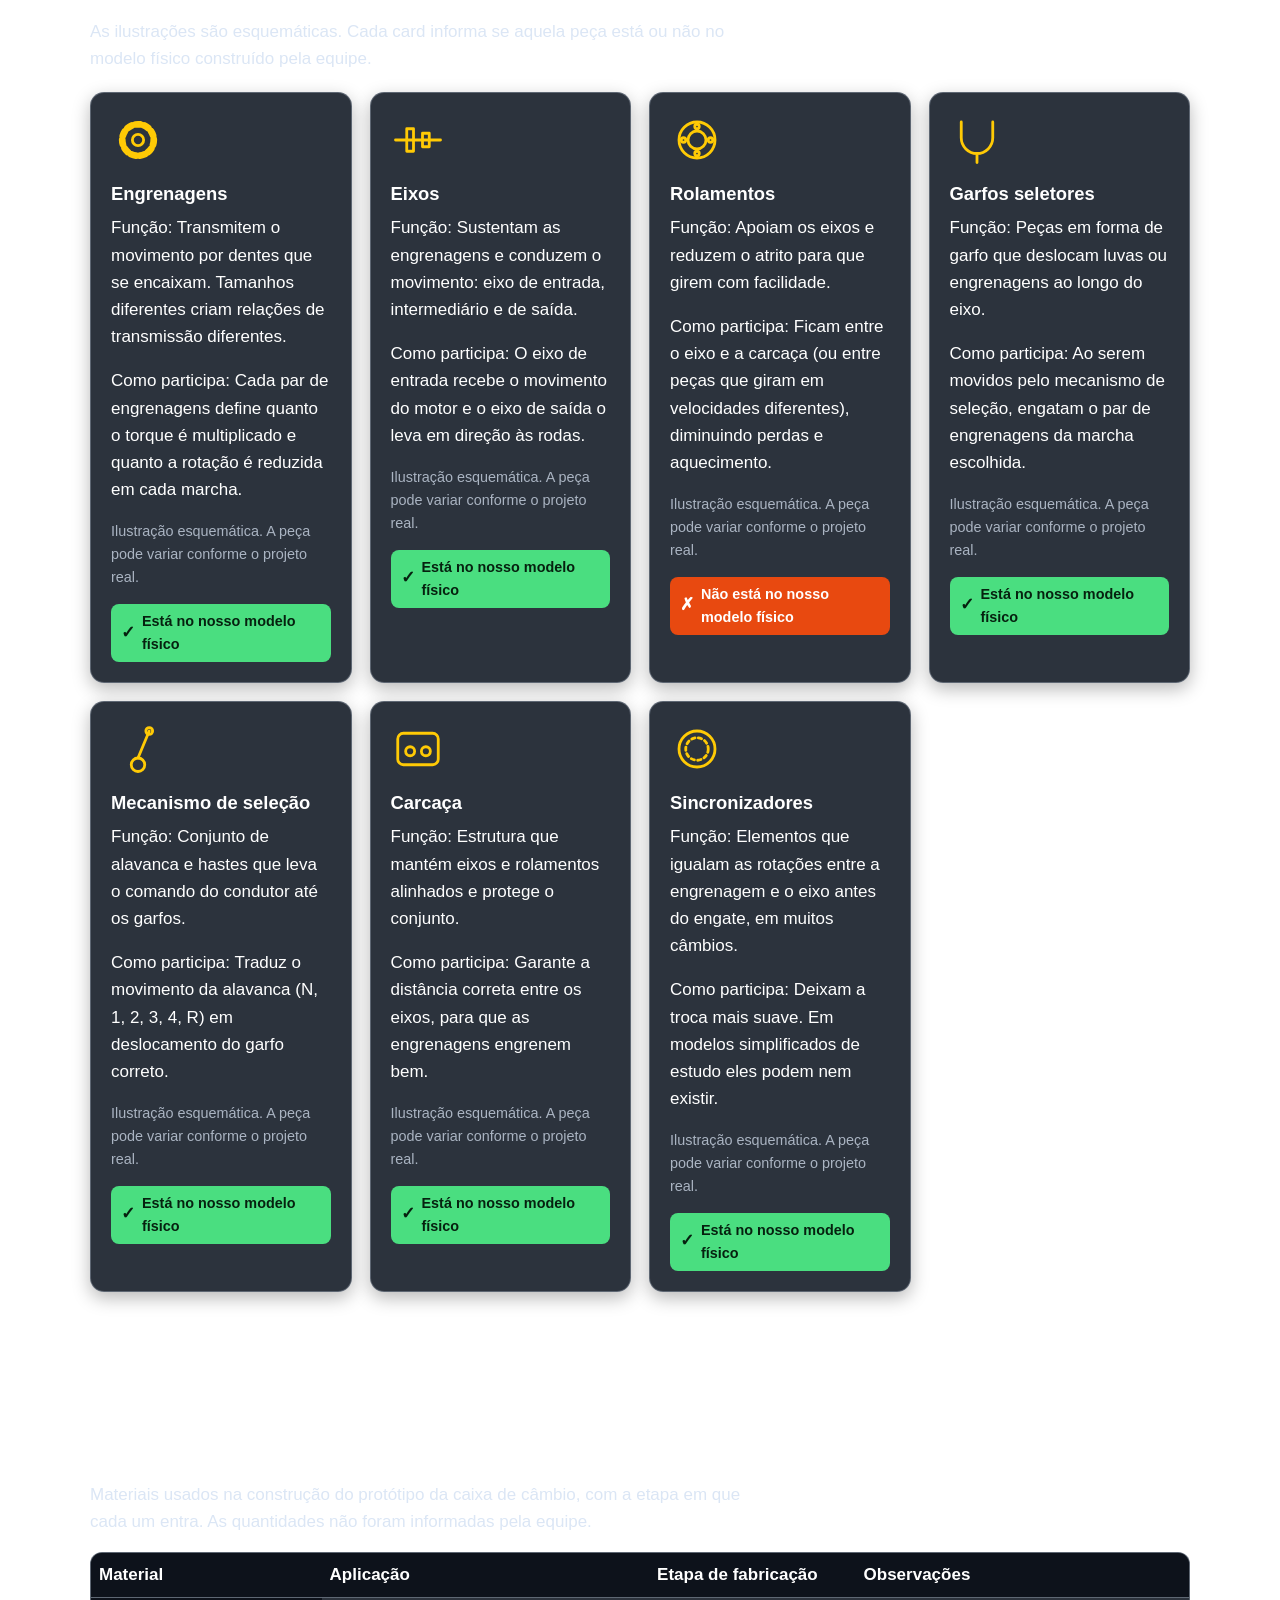
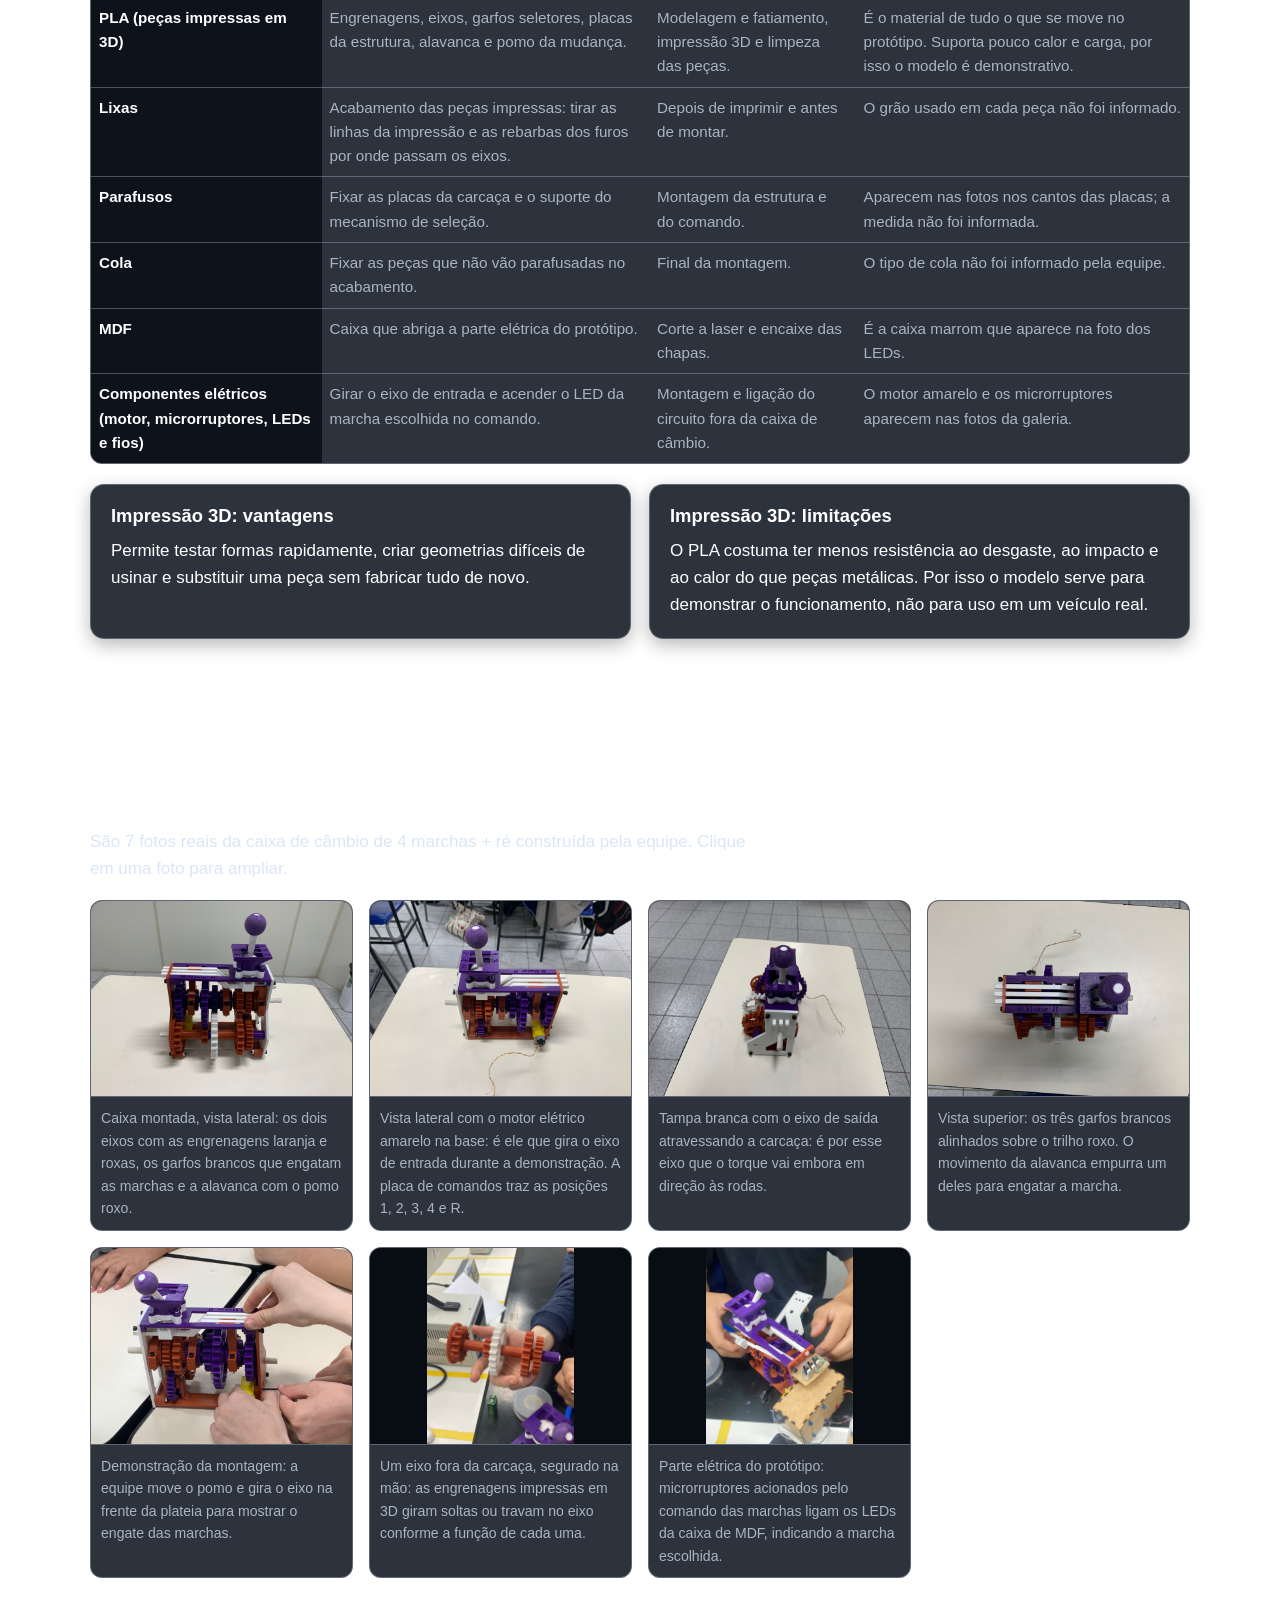
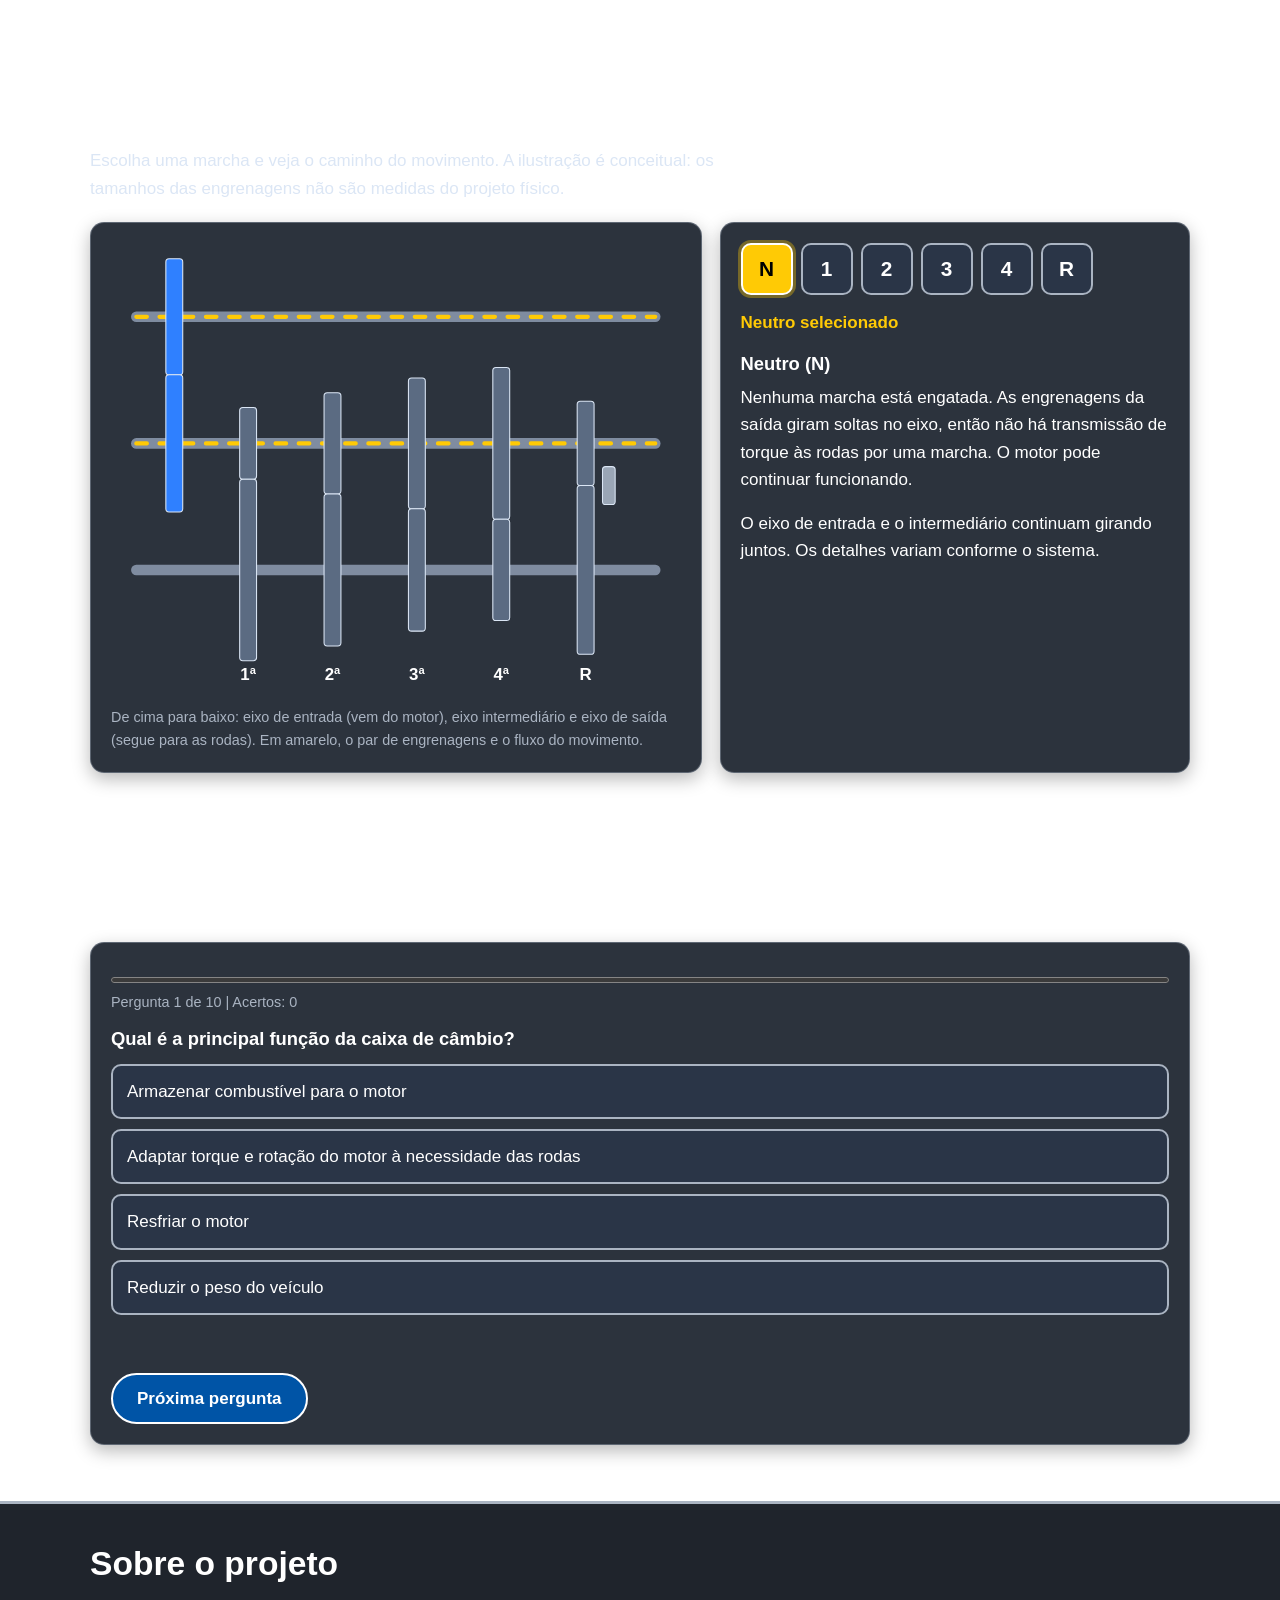
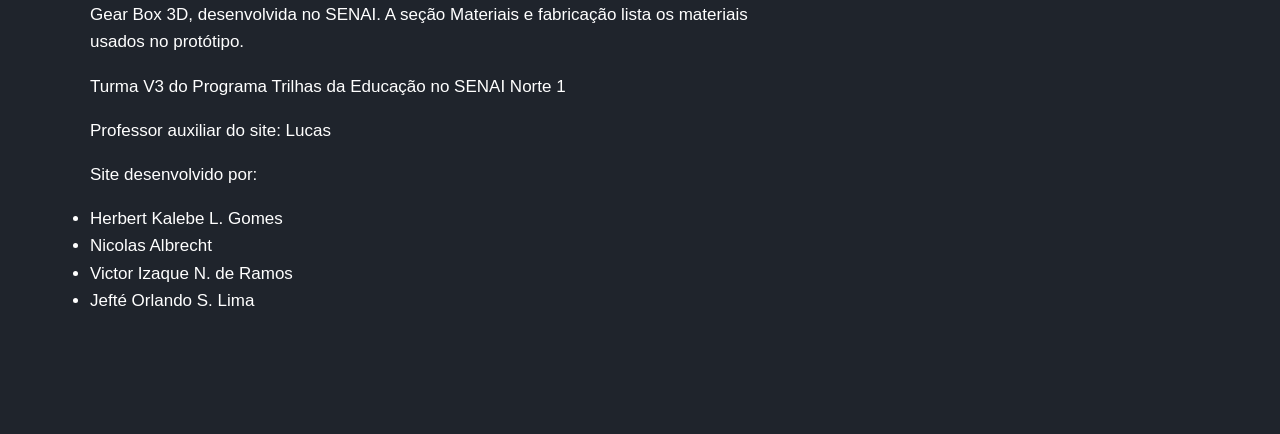
==== commit 3556cf13: "Update text in index.html for accuracy" ====
--- a/index.html
+++ b/index.html
@@ -283,7 +283,7 @@
                 />
               </button>
               <figcaption>
-                Caixa montada, vista lateral: os três eixos com as engrenagens
+                Caixa montada, vista lateral: os dois eixos com as engrenagens
                 laranja e roxas, os garfos brancos que engatam as marchas e a
                 alavanca com o pomo roxo.
               </figcaption>
@@ -522,7 +522,7 @@
       aria-expanded="false"
       aria-controls="chat"
     >
-      Perguntar ao Claudinho
+      Perguntar ao Robô Professor
     </button>
     <section
       class="chat"
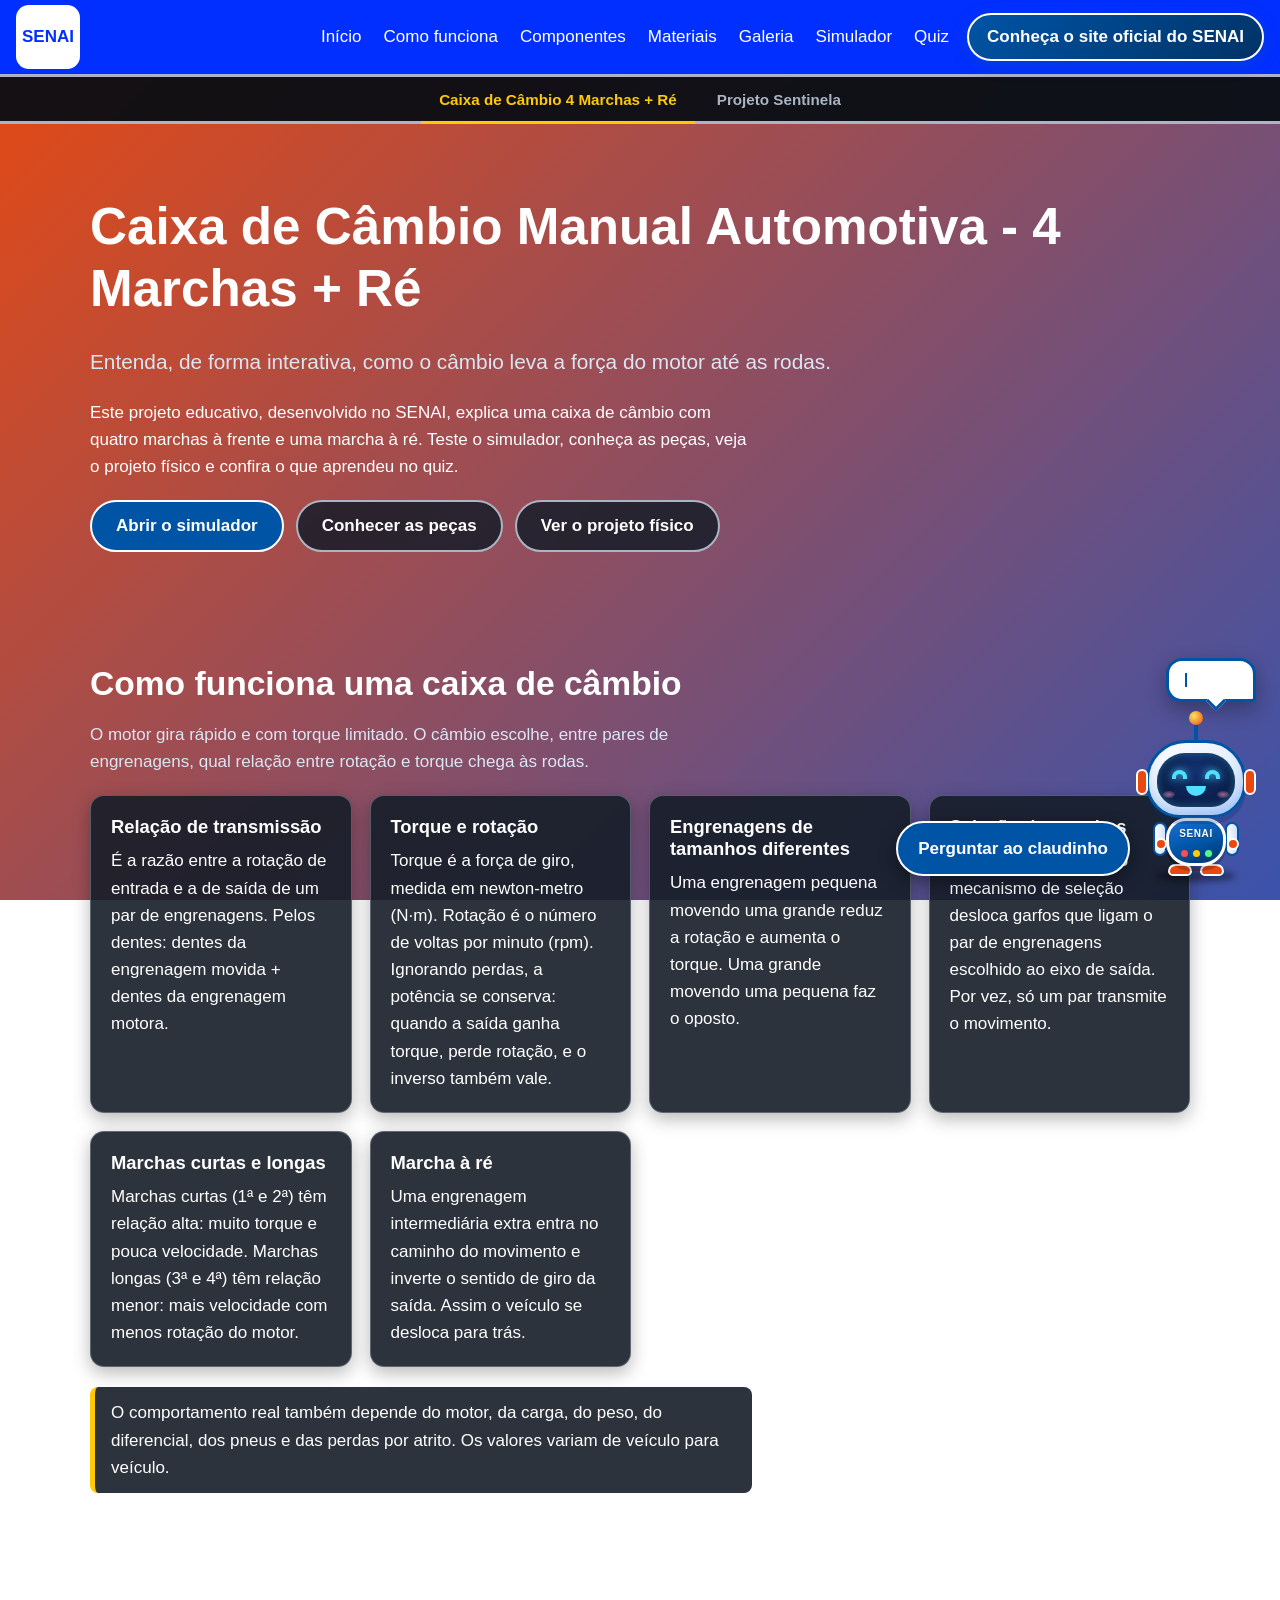
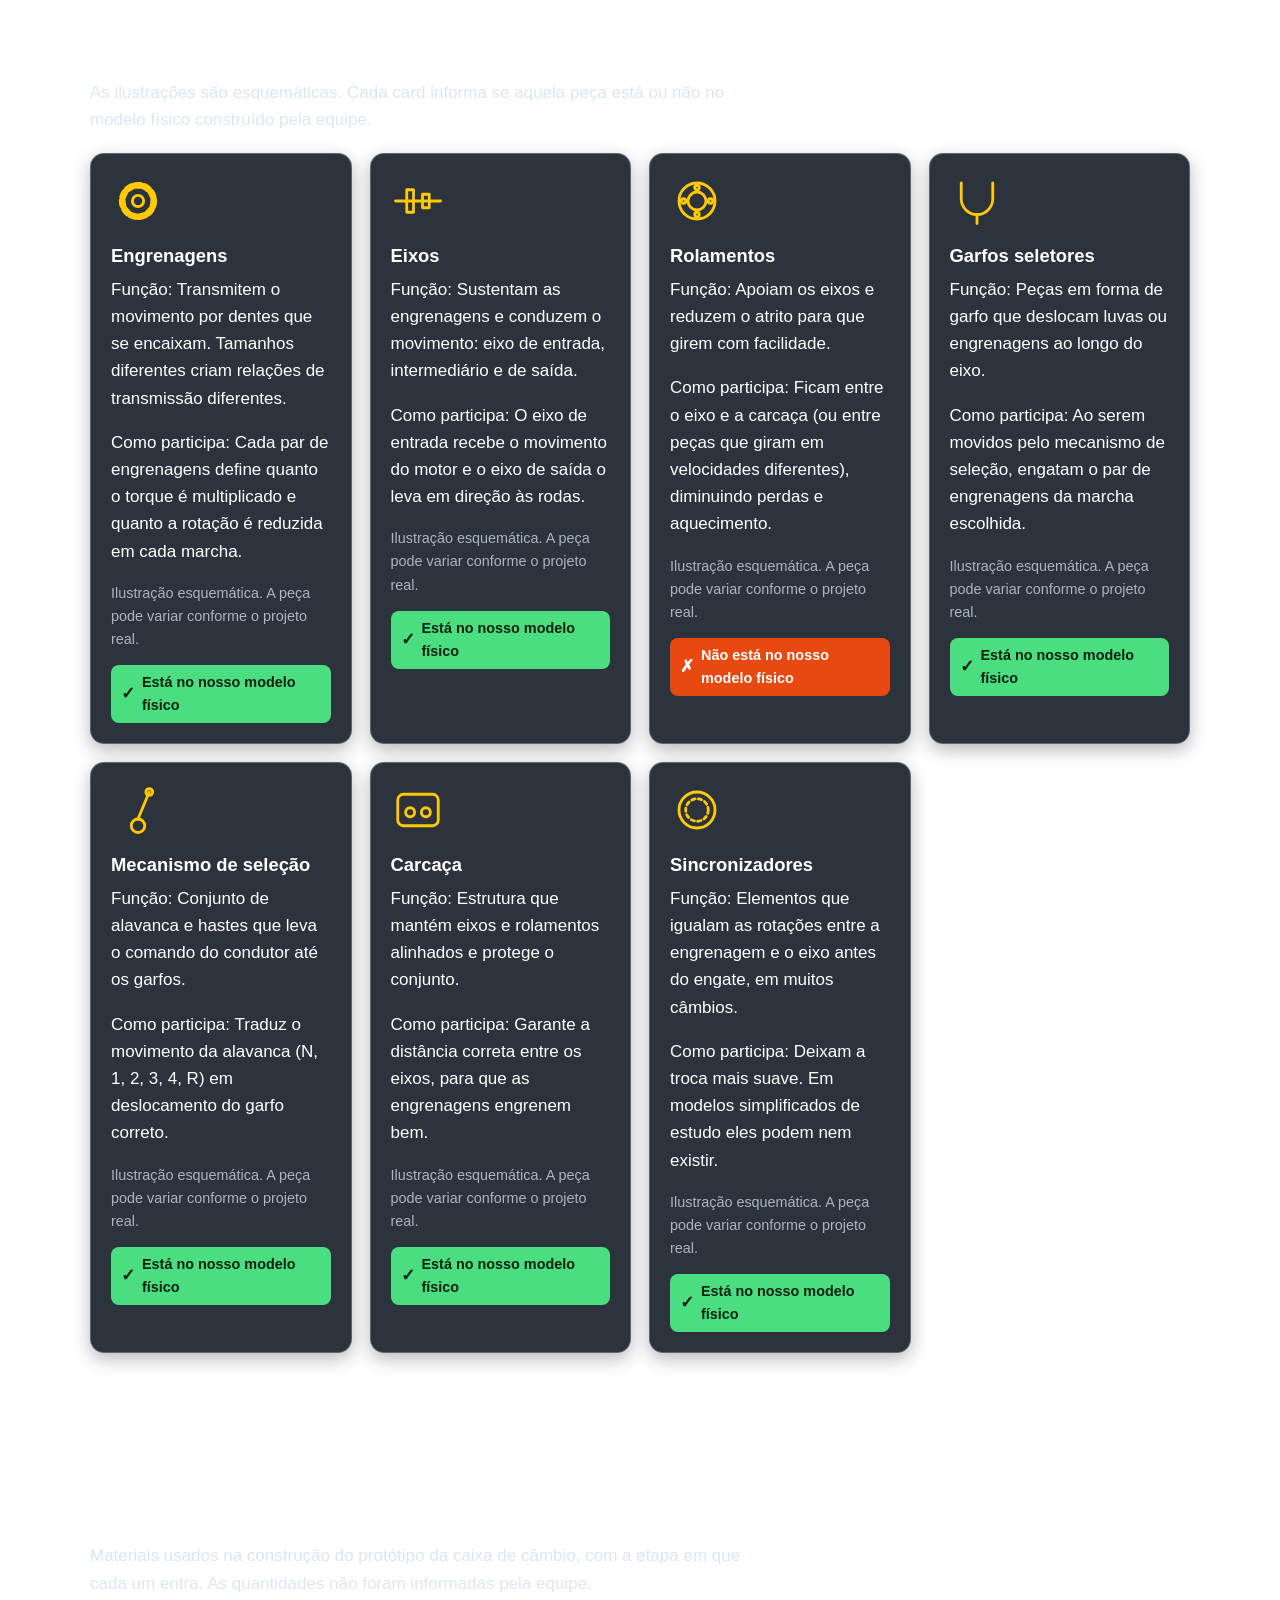
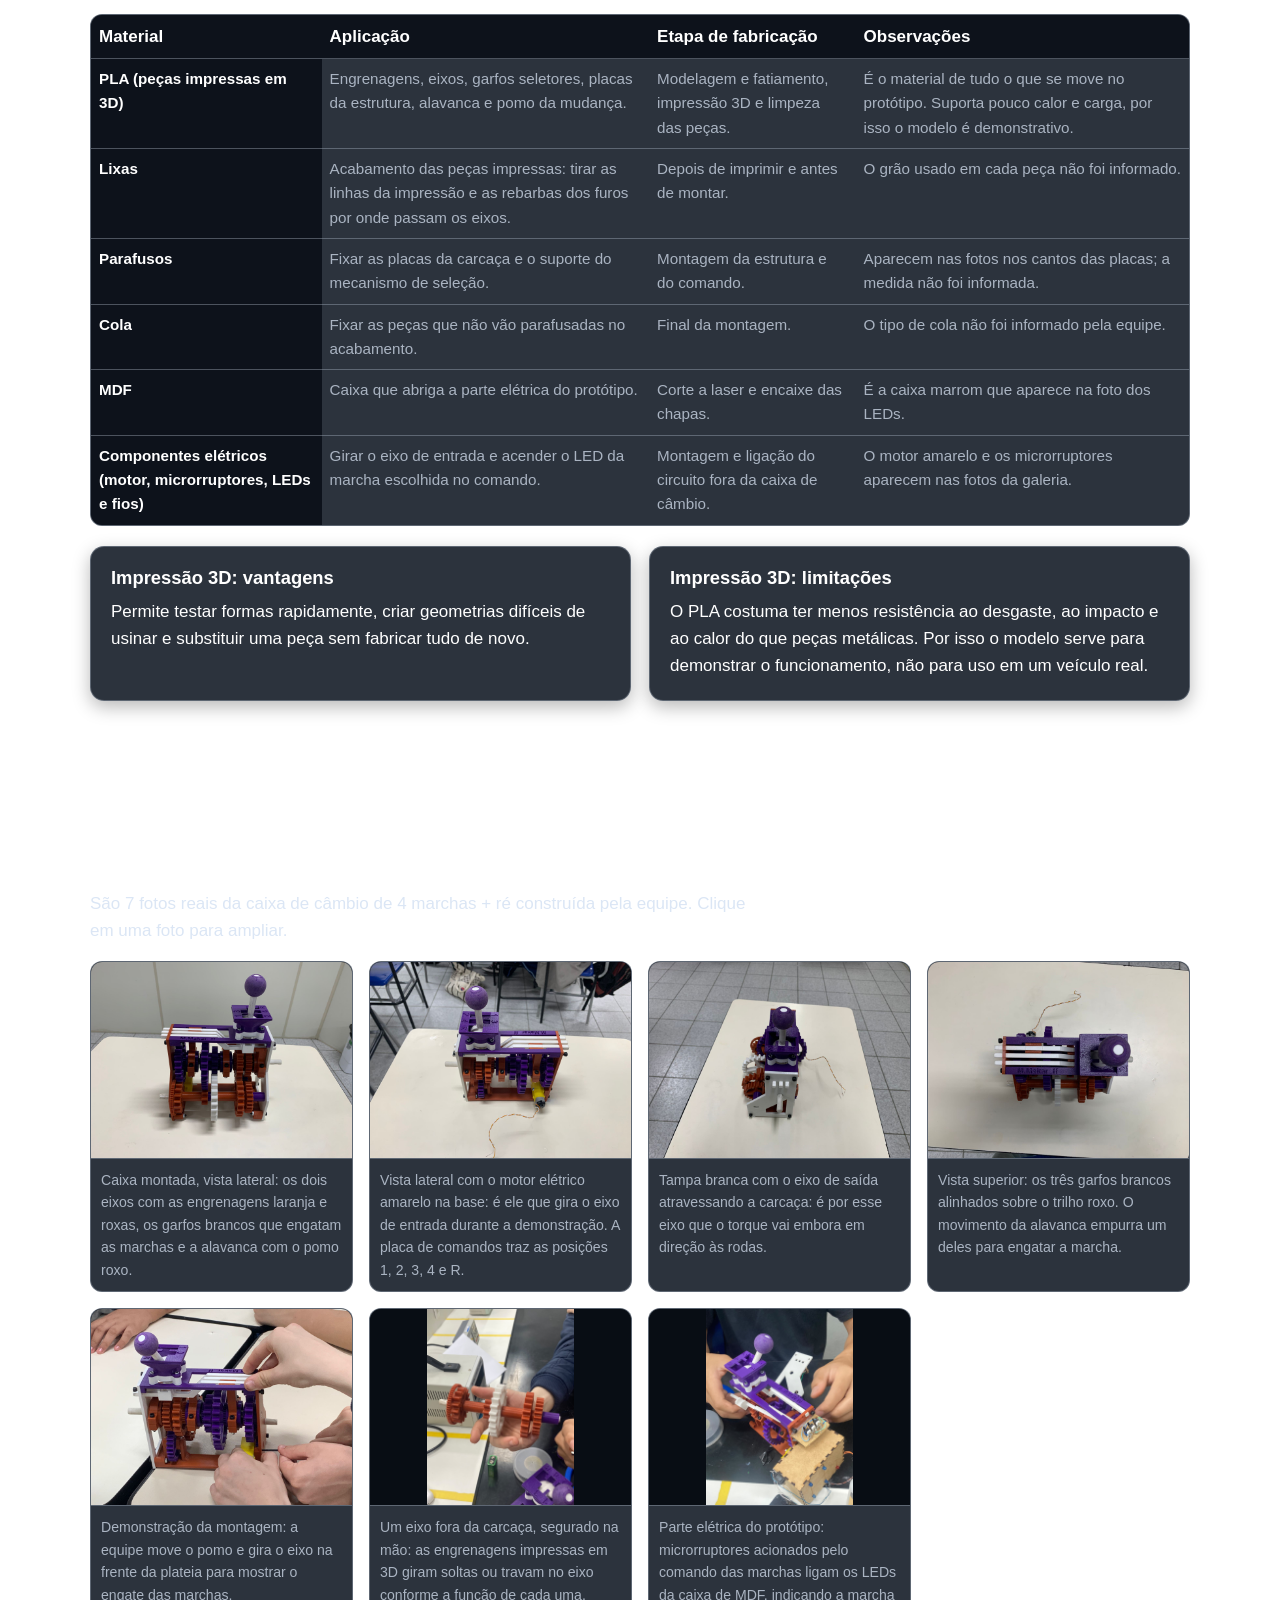
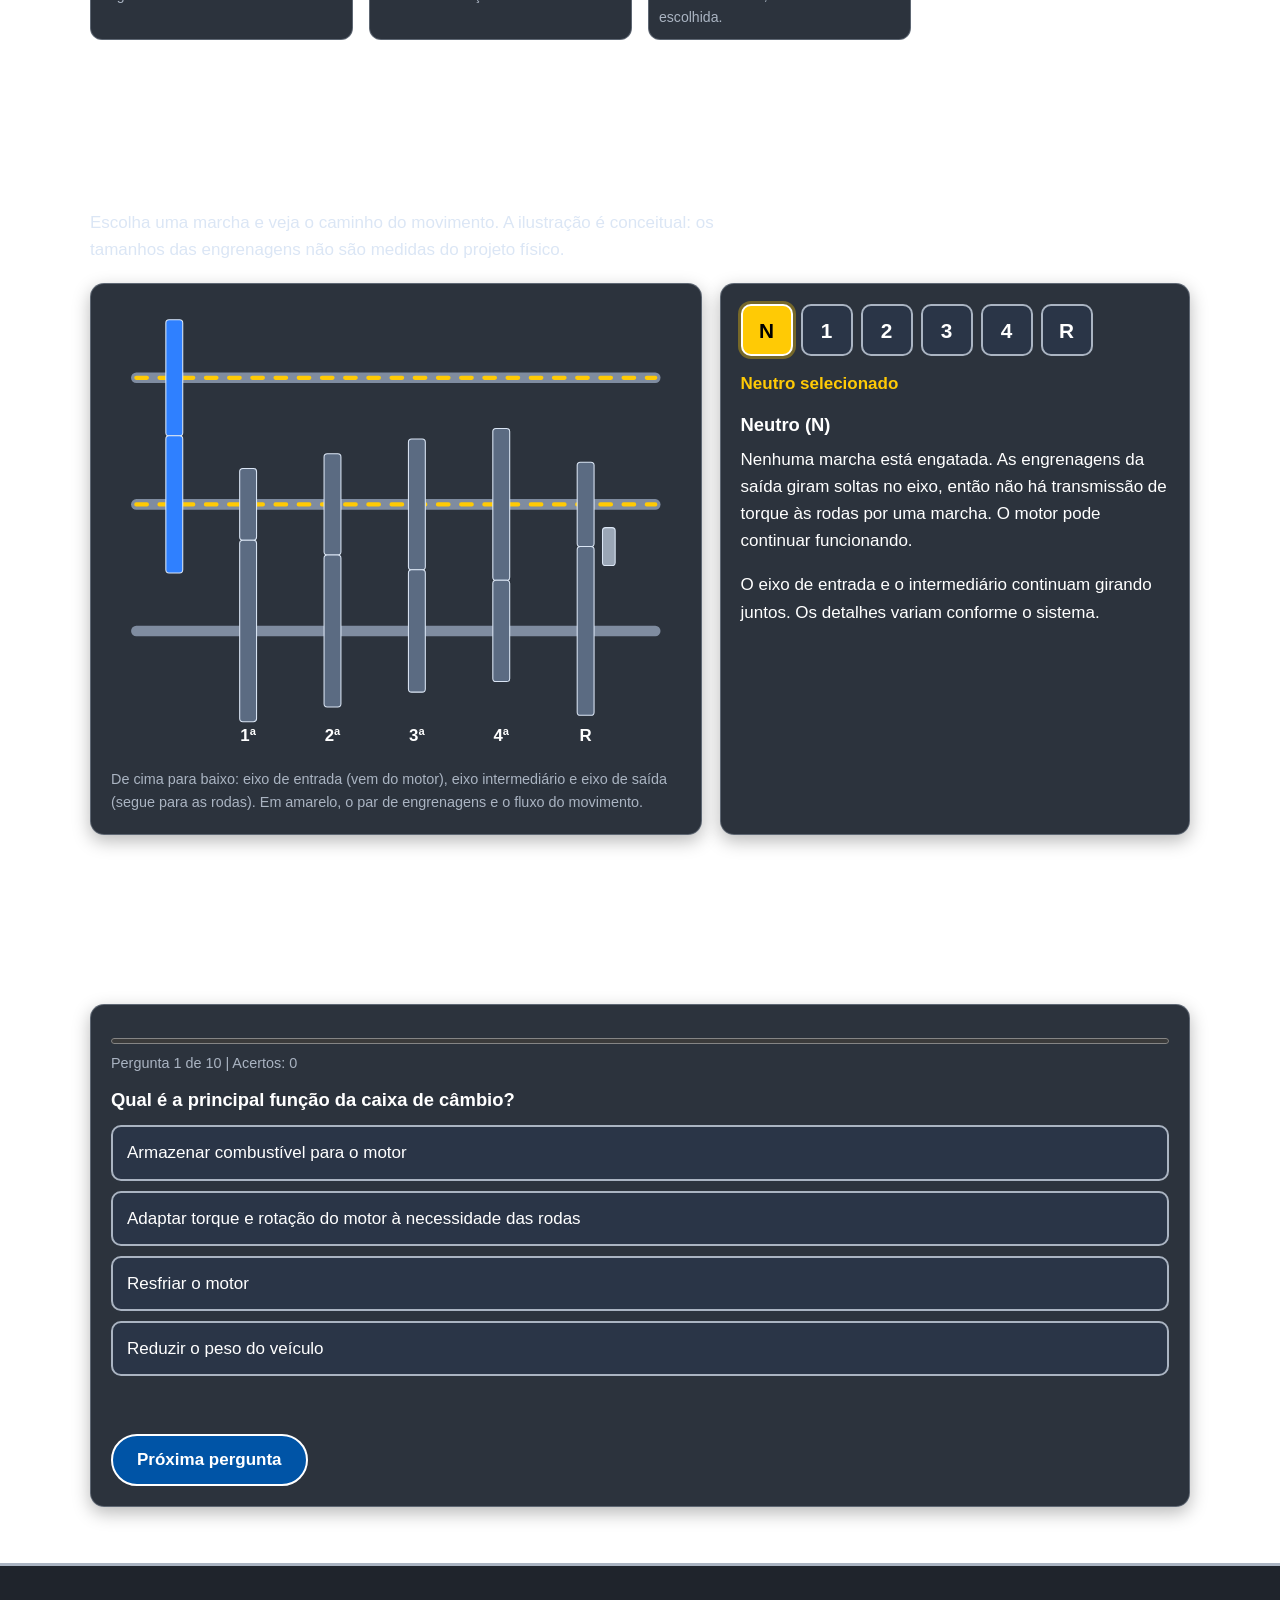
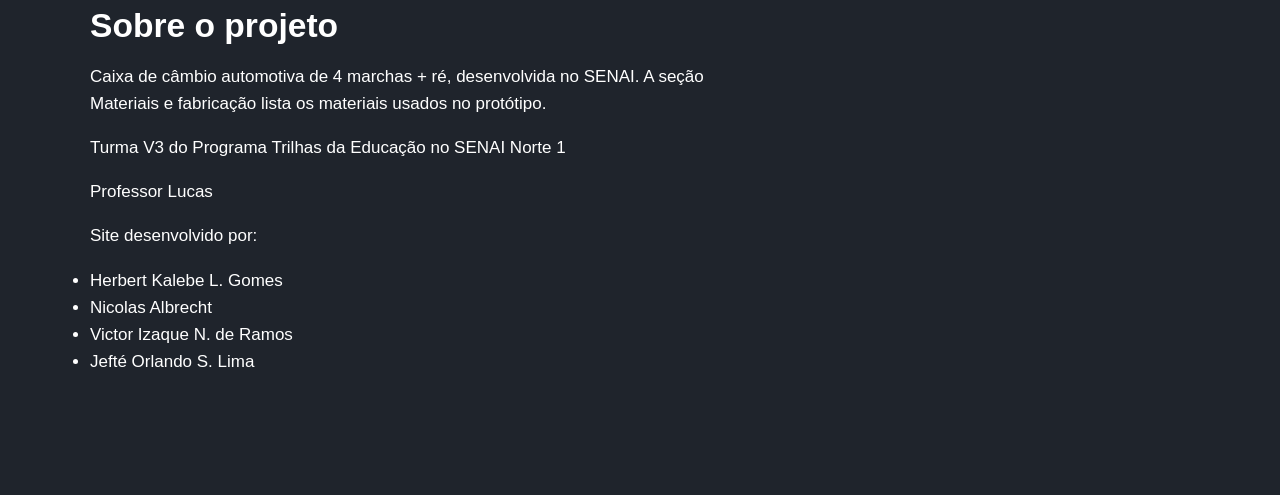
==== commit 7228f3df: "Add files via upload" ====
--- a/index.html
+++ b/index.html
@@ -7,11 +7,11 @@
       name="description"
       content="Site educativo sobre uma caixa de câmbio automotiva de 4 marchas + ré, projeto desenvolvido no SENAI."
     />
-    <title>Gear Box 3D | SENAI</title>
+    <title>Caixa de Câmbio Manual Automotiva — 4 Marchas + Ré | SENAI</title>
     <link rel="stylesheet" href="style.css" />
     <link rel="stylesheet" href="robo.css" />
-    <script src="robo.js" defer></script>
-    <script src="sistem.js" defer></script>
+    <script src="robo.js?v=2" defer></script>
+    <script src="sistem.js?v=3" defer></script>
     <link rel="icon" type="image/png" href="https://fiesc.com.br/sites/default/files/styles/cke_media_resize_large/public/2026-03/marca-fiesc-entidades_negativo-01.jpg?itok=ti1jmS_T">
   </head>
   <body>
@@ -54,7 +54,7 @@
     </header>
     <nav class="abas" aria-label="Trocar de projeto">
       <a href="index.html" class="ativa" aria-current="page"
-        >Gear Box 3D</a
+        >Caixa de Câmbio 4 Marchas + Ré</a
       >
       <a href="Sentinela.html">Projeto Sentinela</a>
     </nav>
@@ -62,7 +62,7 @@
     <main id="principal">
       <section id="inicio" class="hero">
         <div class="miolo">
-          <h1>Gear Box 3D</h1>
+          <h1>Caixa de Câmbio Manual Automotiva - 4 Marchas + Ré</h1>
           <p class="sub">
             Entenda, de forma interativa, como o câmbio leva a força do motor
             até as rodas.
@@ -278,7 +278,7 @@
               >
                 <img
                   src="imagens/01-caixa-montada-lateral.jpg"
-                  alt="Caixa de câmbio montada em vista lateral: três eixos com engrenagens laranja e roxas, garfos brancos e alavanca com pomo roxo no topo."
+                  alt="Caixa de câmbio montada em vista lateral: dois eixos com engrenagens laranja e roxas, garfos brancos e alavanca com pomo roxo no topo."
                   loading="lazy"
                 />
               </button>
@@ -499,11 +499,11 @@
       <div class="miolo">
         <h2>Sobre o projeto</h2>
         <p>
-          Gear Box 3D, desenvolvida no SENAI. A
+          Caixa de câmbio automotiva de 4 marchas + ré, desenvolvida no SENAI. A
           seção Materiais e fabricação lista os materiais usados no protótipo.
         </p>
         <p>Turma V3 do Programa Trilhas da Educação no SENAI Norte 1</p>
-        <p>Professor auxiliar do site: Lucas</p>
+        <p>Professor Lucas</p>
         <p>Site desenvolvido por:</p>
         <ul>
           <li>Herbert Kalebe L. Gomes</li>
@@ -522,17 +522,17 @@
       aria-expanded="false"
       aria-controls="chat"
     >
-      Perguntar ao Robô Professor
+      Perguntar ao claudinho
     </button>
     <section
       class="chat"
       id="chat"
-      aria-label="Conversa com o Robô Professor"
+      aria-label="Conversa com o Claudinho, o robô professor"
       hidden
     >
       <div class="chat-topo">
-        <strong>Robô Professor</strong
-        ><button type="button" id="chat-x" aria-label="Fechar conversa">
+        <strong>Claudinho, o robô professor</strong>
+        <button type="button" id="chat-x" aria-label="Fechar conversa">
           Fechar
         </button>
       </div>
@@ -555,7 +555,7 @@
         <input
           id="cmd-in"
           type="text"
-          aria-label="Caixa de comando do Robô Professor"
+          aria-label="Caixa de comando do Claudinho, o robô professor"
           autocapitalize="off"
           autocorrect="off"
           spellcheck="false"
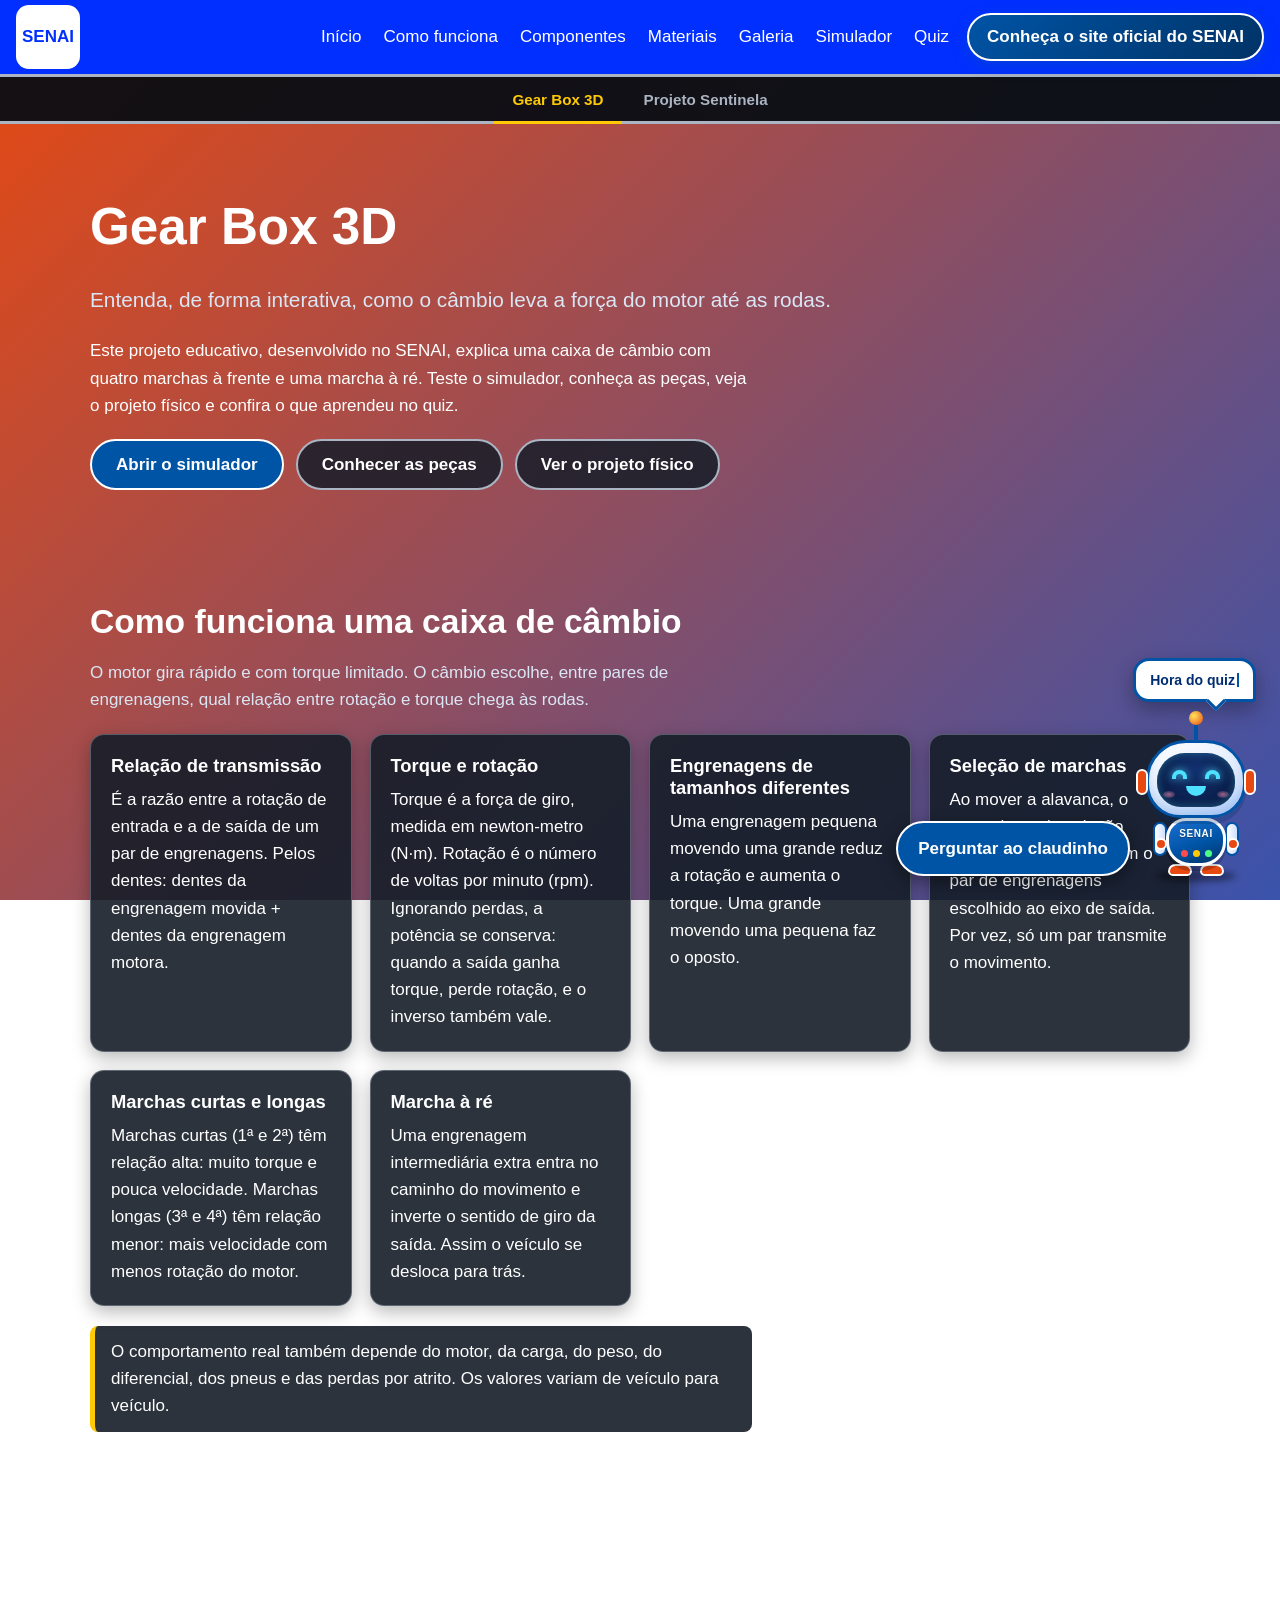
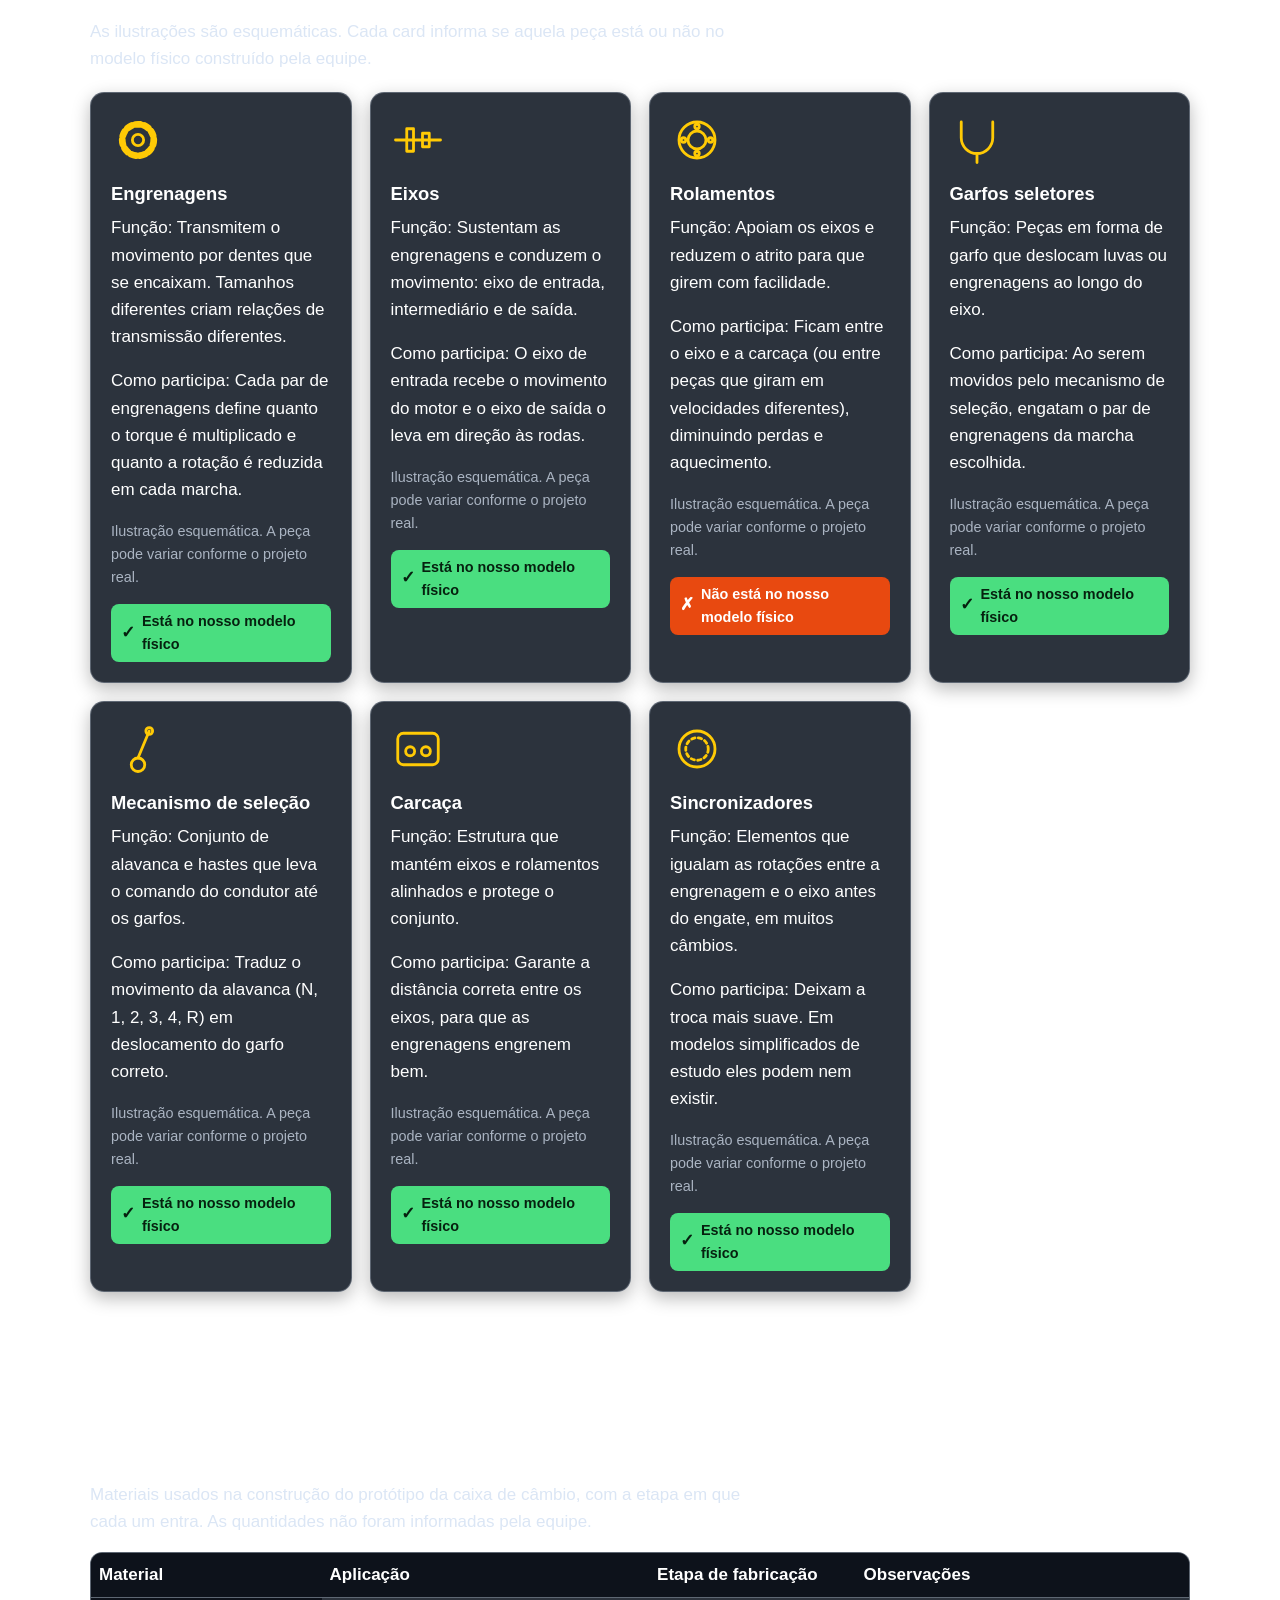
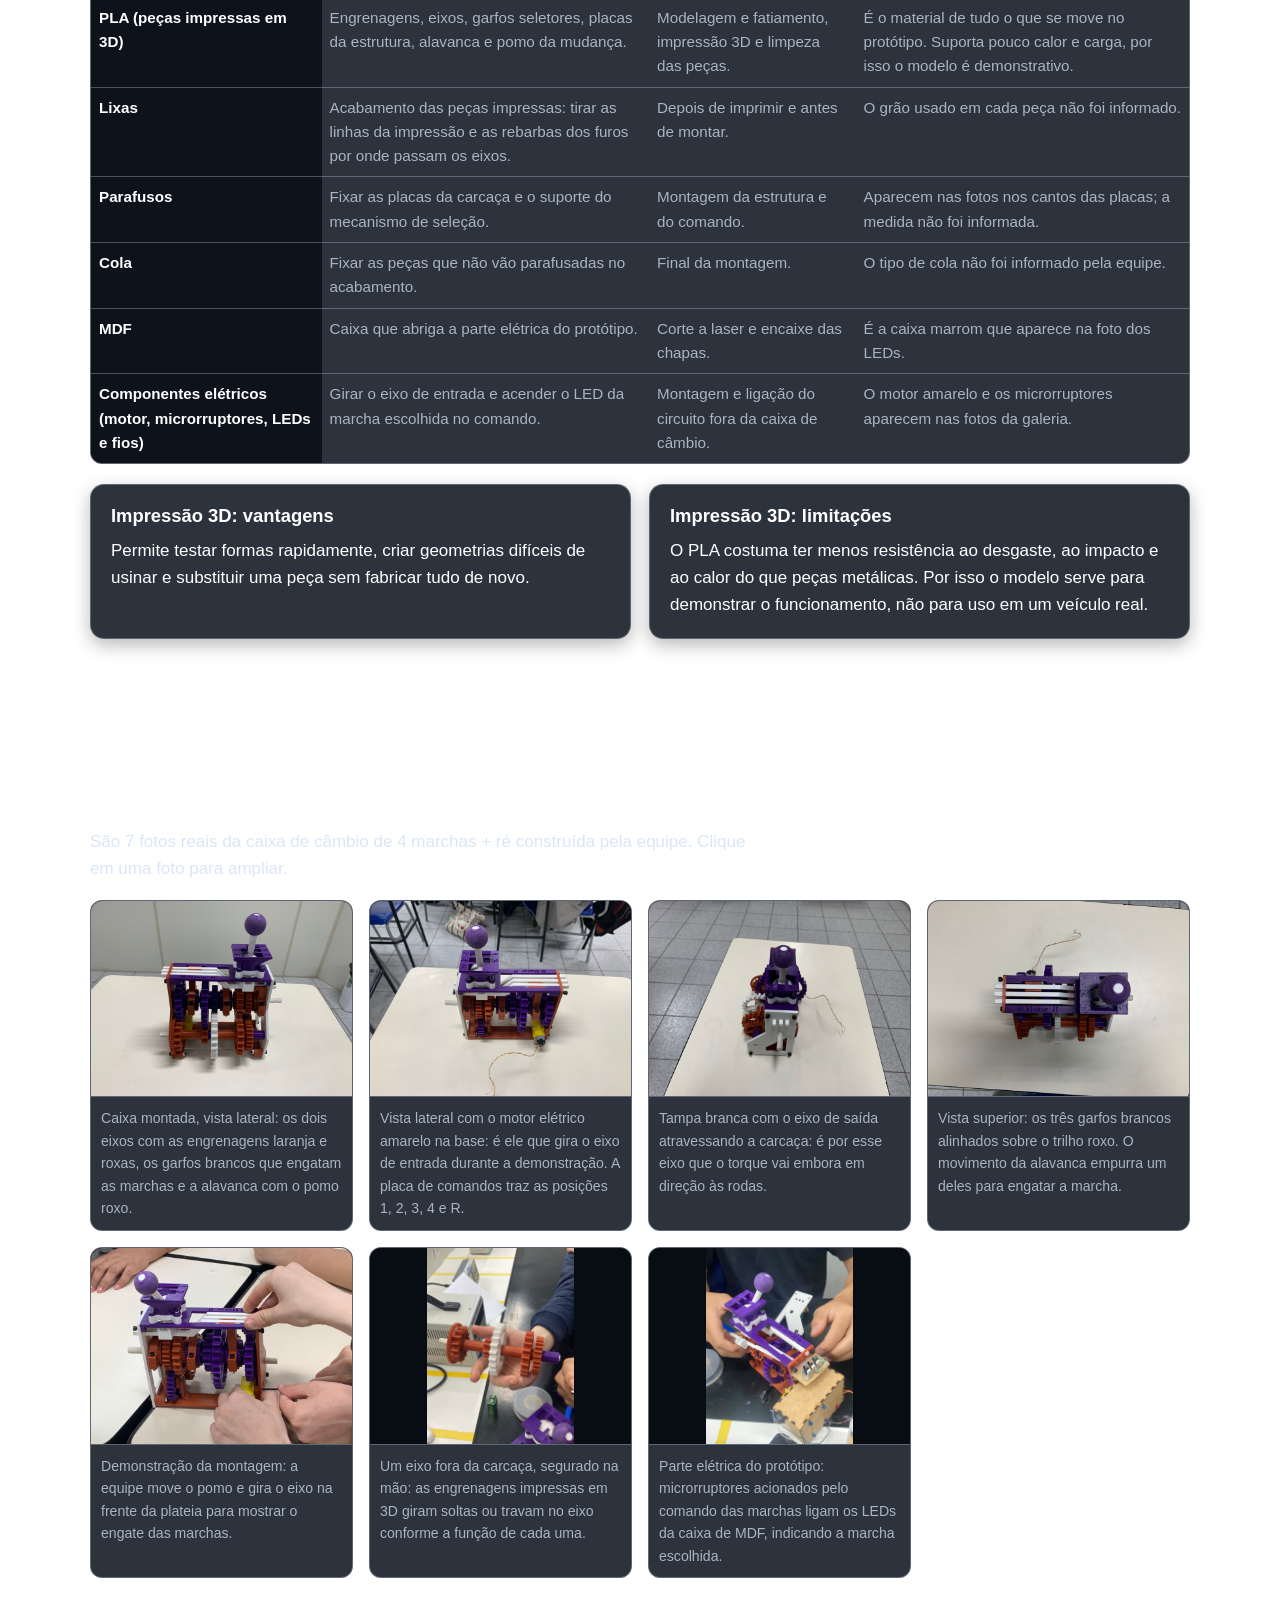
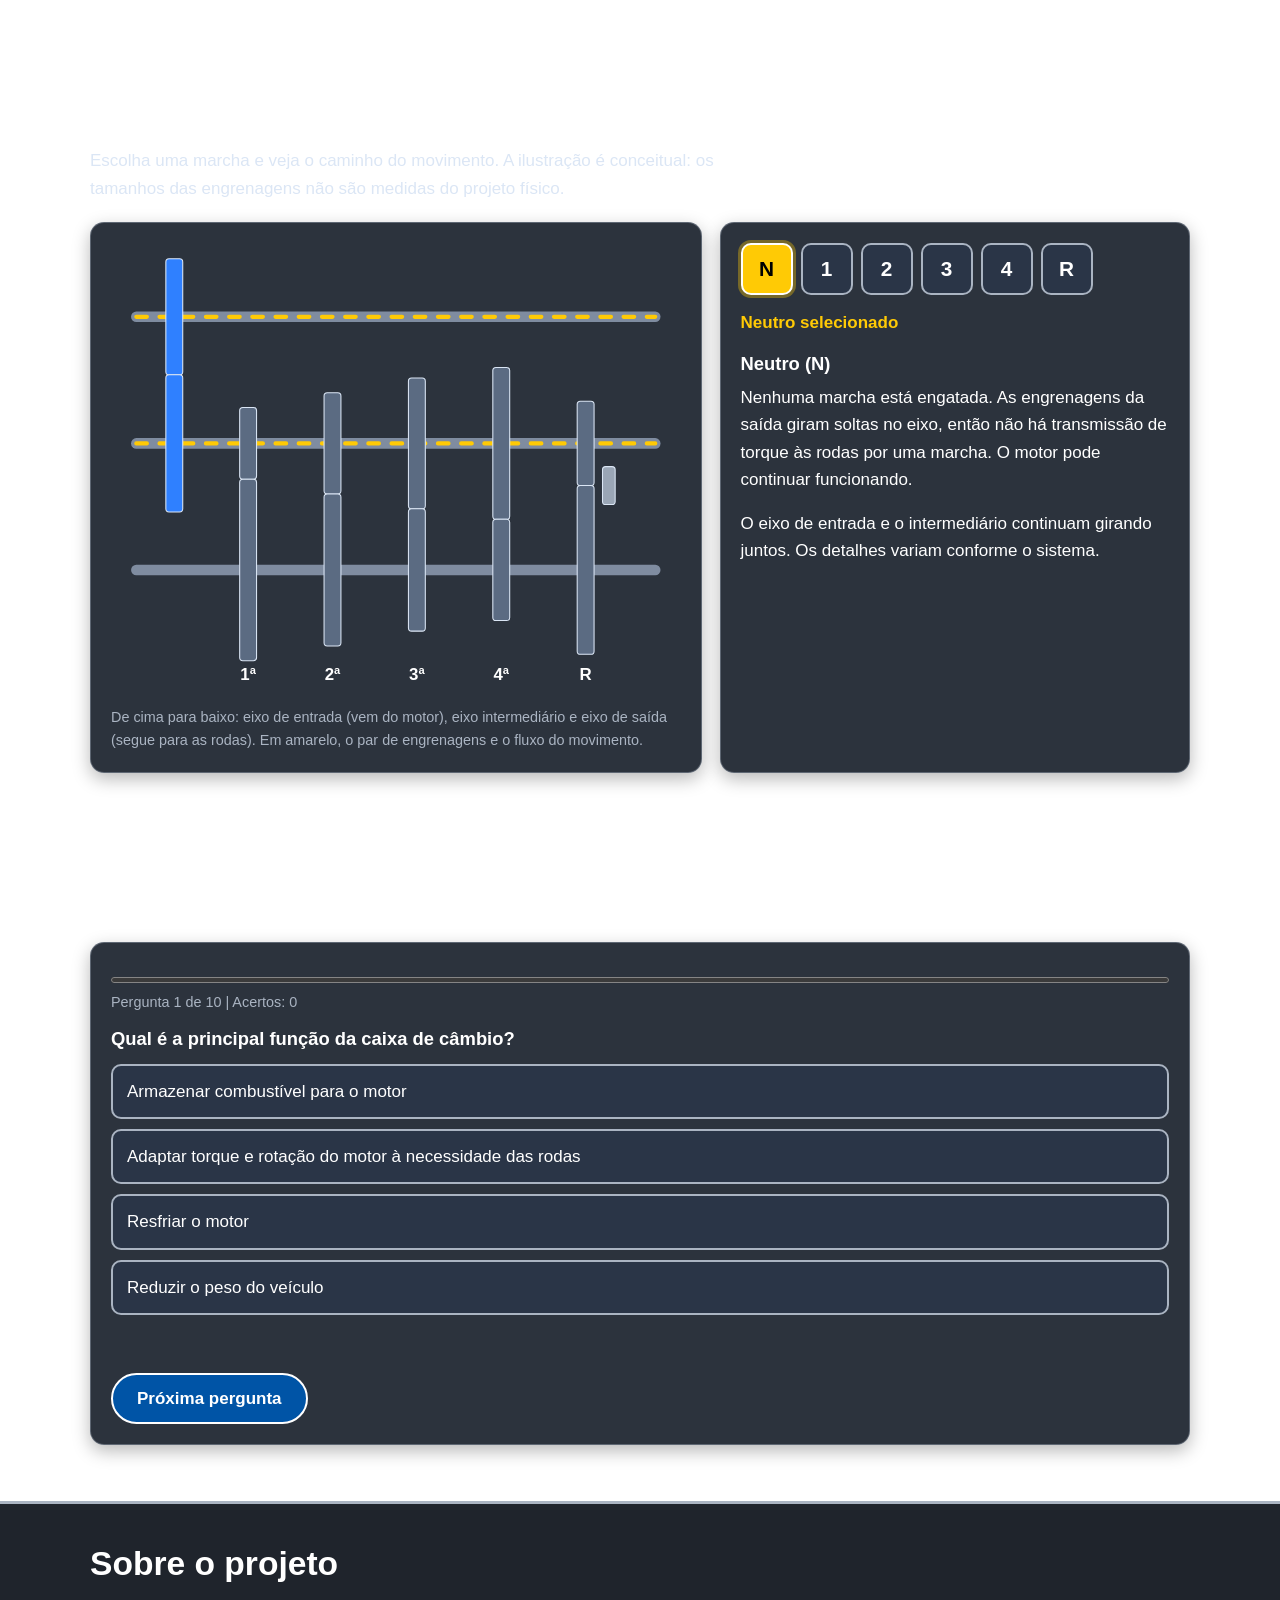
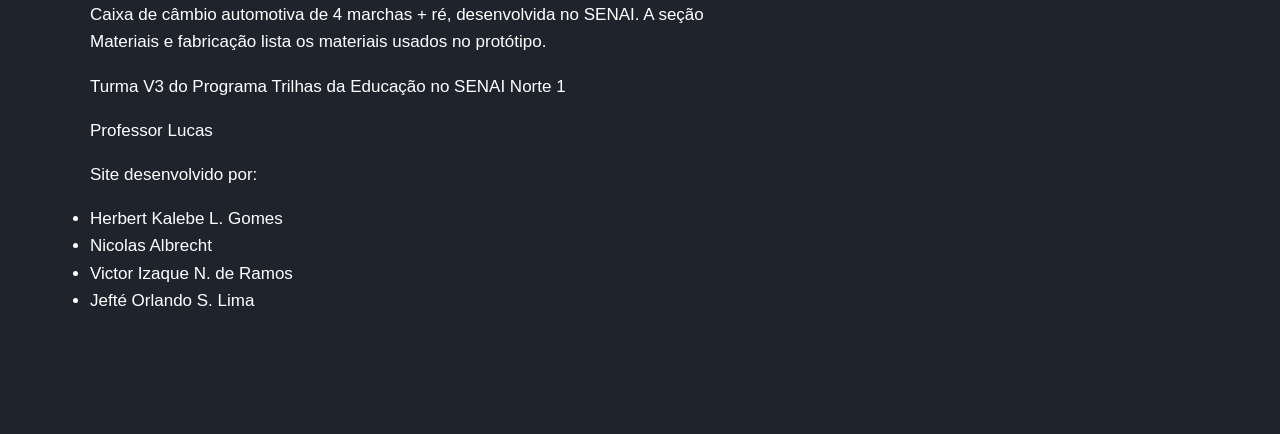
==== commit 33b8003c: "Update title and headings to 'Gear Box 3D'" ====
--- a/index.html
+++ b/index.html
@@ -7,7 +7,7 @@
       name="description"
       content="Site educativo sobre uma caixa de câmbio automotiva de 4 marchas + ré, projeto desenvolvido no SENAI."
     />
-    <title>Caixa de Câmbio Manual Automotiva — 4 Marchas + Ré | SENAI</title>
+    <title>Gear Box 3D | SENAI</title>
     <link rel="stylesheet" href="style.css" />
     <link rel="stylesheet" href="robo.css" />
     <script src="robo.js?v=2" defer></script>
@@ -54,7 +54,7 @@
     </header>
     <nav class="abas" aria-label="Trocar de projeto">
       <a href="index.html" class="ativa" aria-current="page"
-        >Caixa de Câmbio 4 Marchas + Ré</a
+        >Gear Box 3D</a
       >
       <a href="Sentinela.html">Projeto Sentinela</a>
     </nav>
@@ -62,7 +62,7 @@
     <main id="principal">
       <section id="inicio" class="hero">
         <div class="miolo">
-          <h1>Caixa de Câmbio Manual Automotiva - 4 Marchas + Ré</h1>
+          <h1>Gear Box 3D</h1>
           <p class="sub">
             Entenda, de forma interativa, como o câmbio leva a força do motor
             até as rodas.
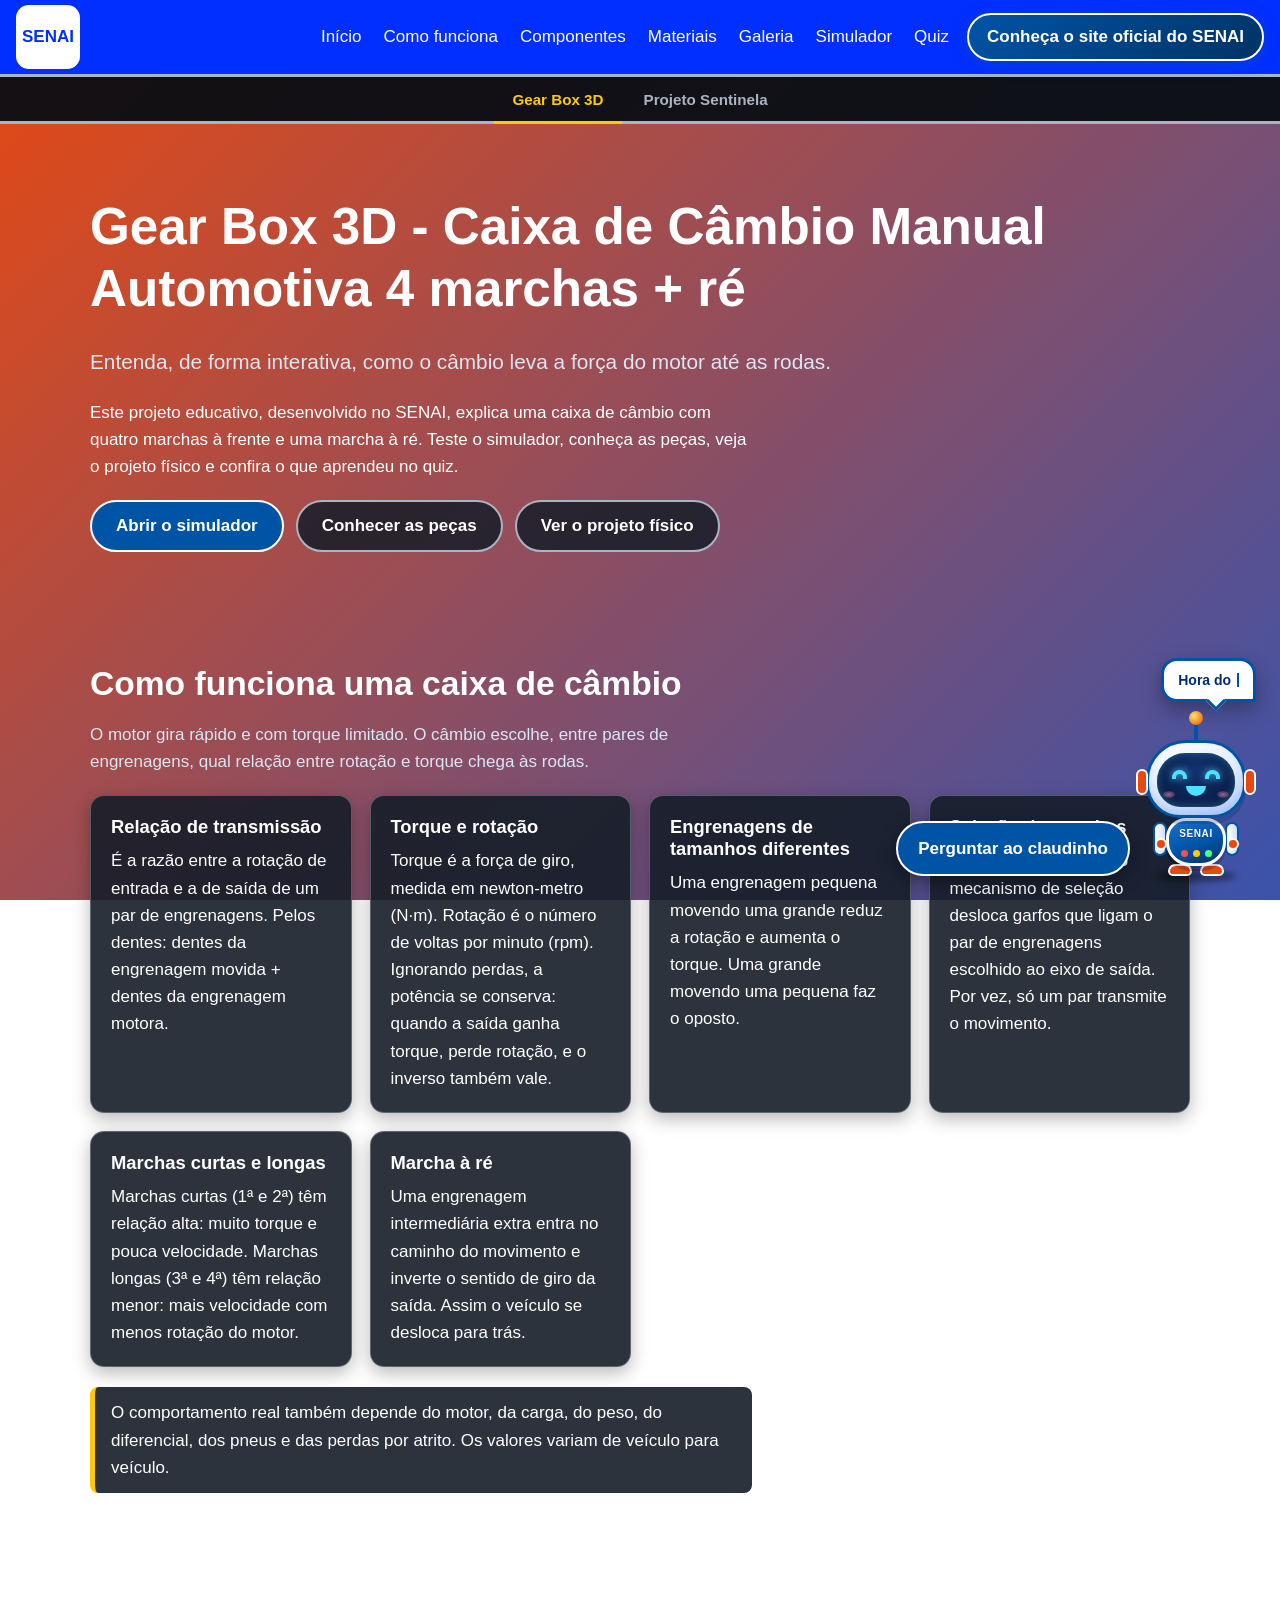
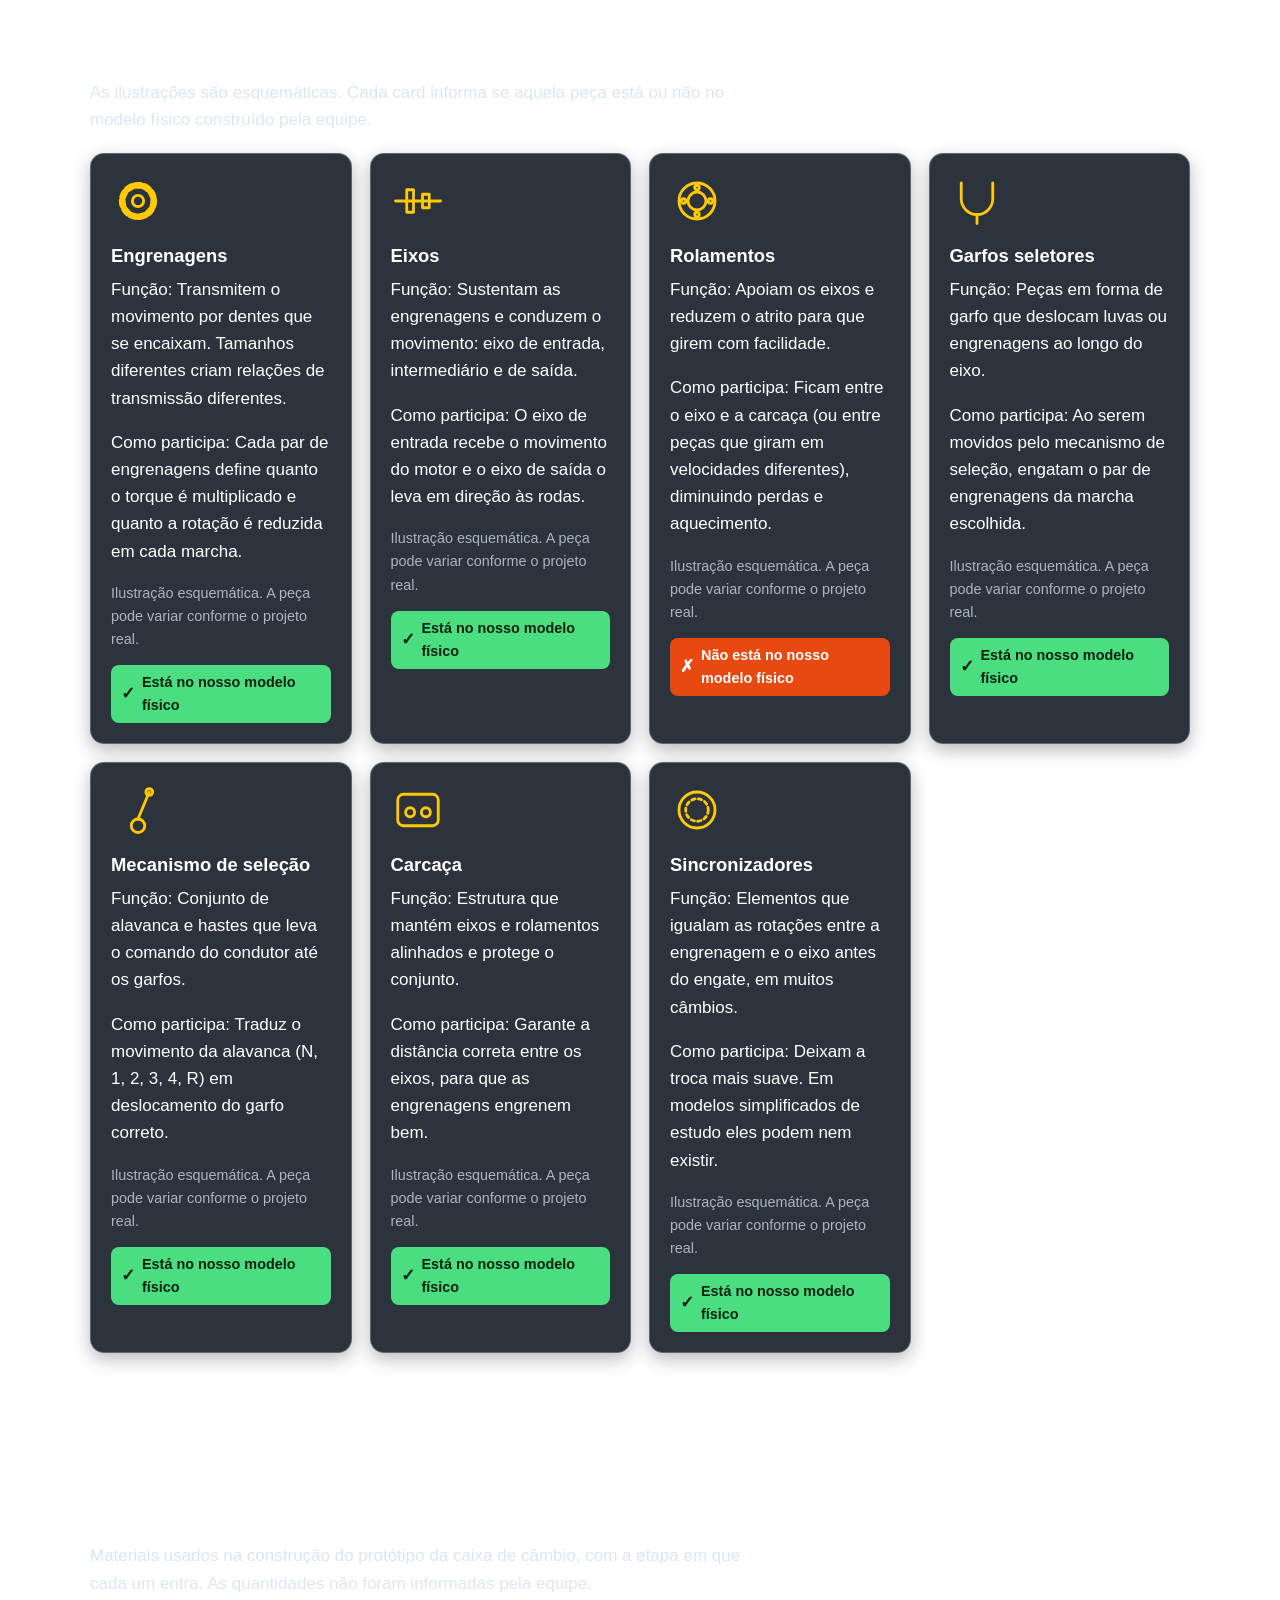
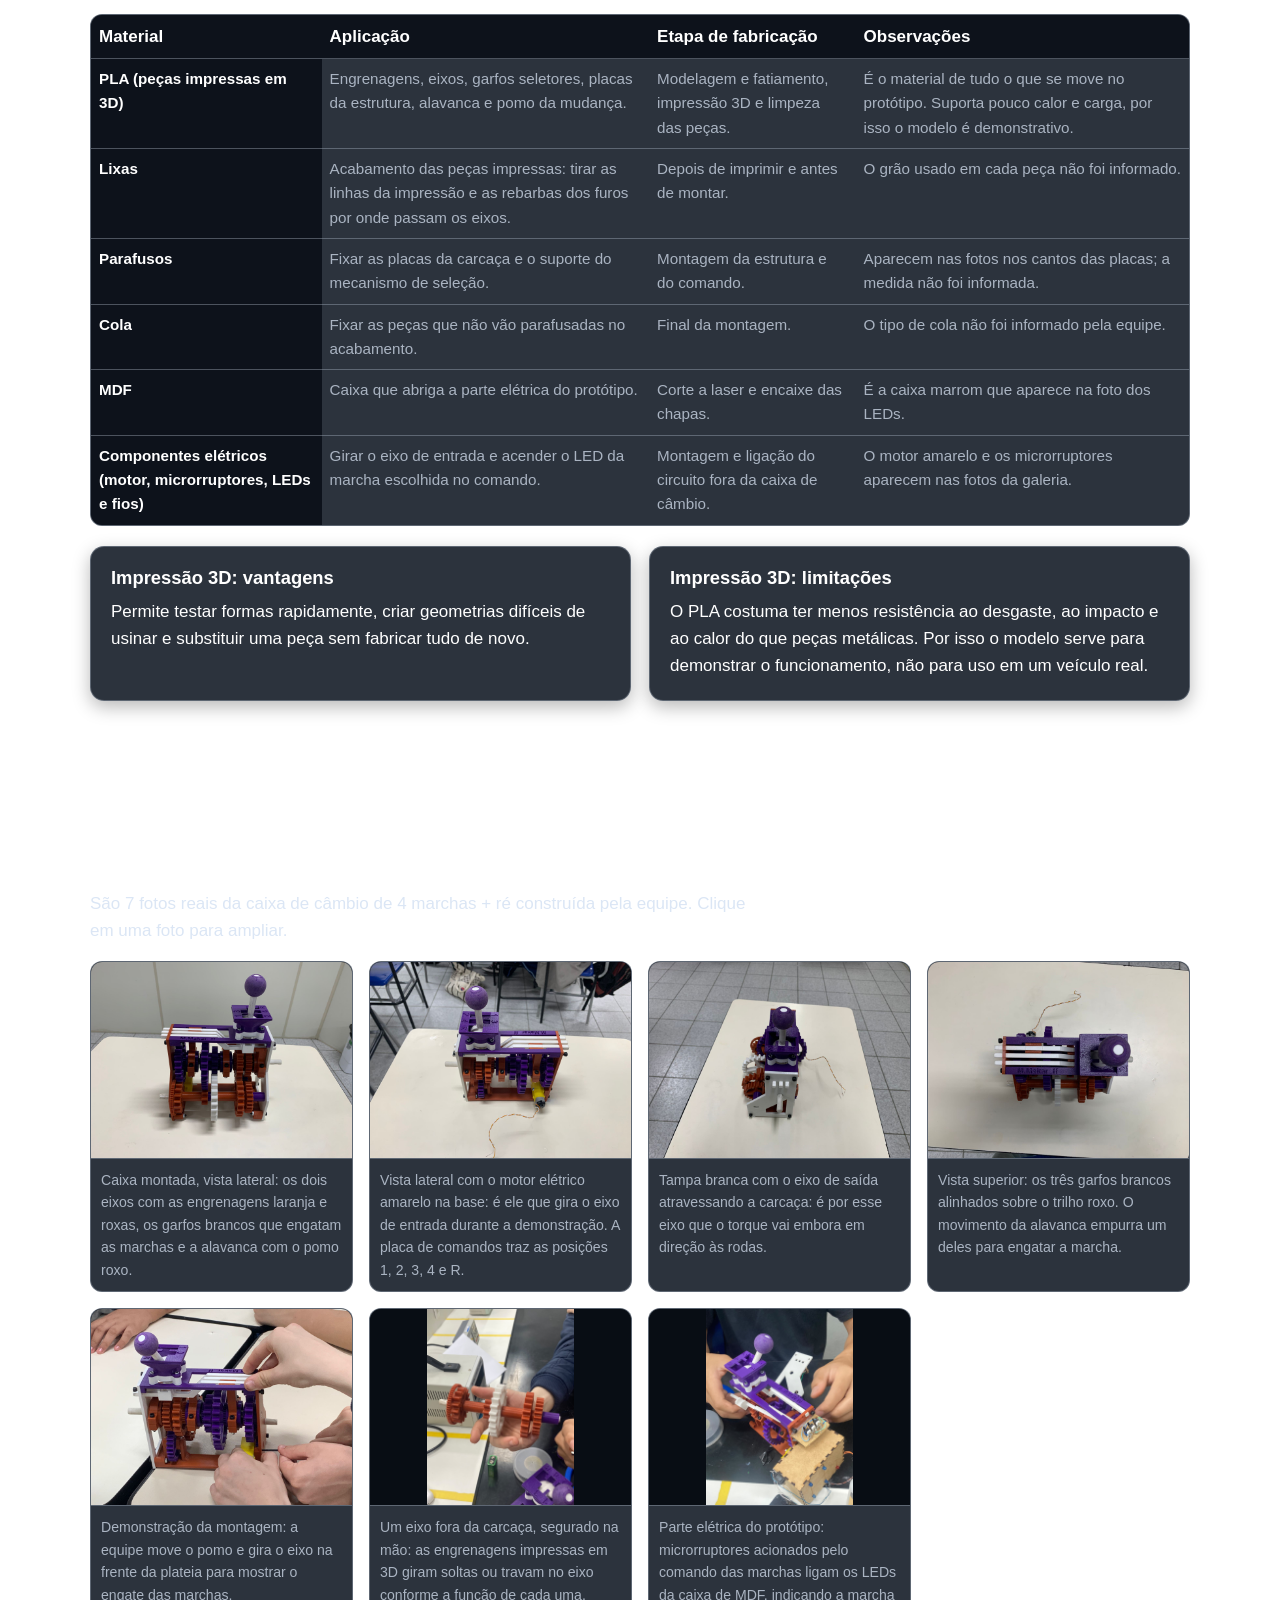
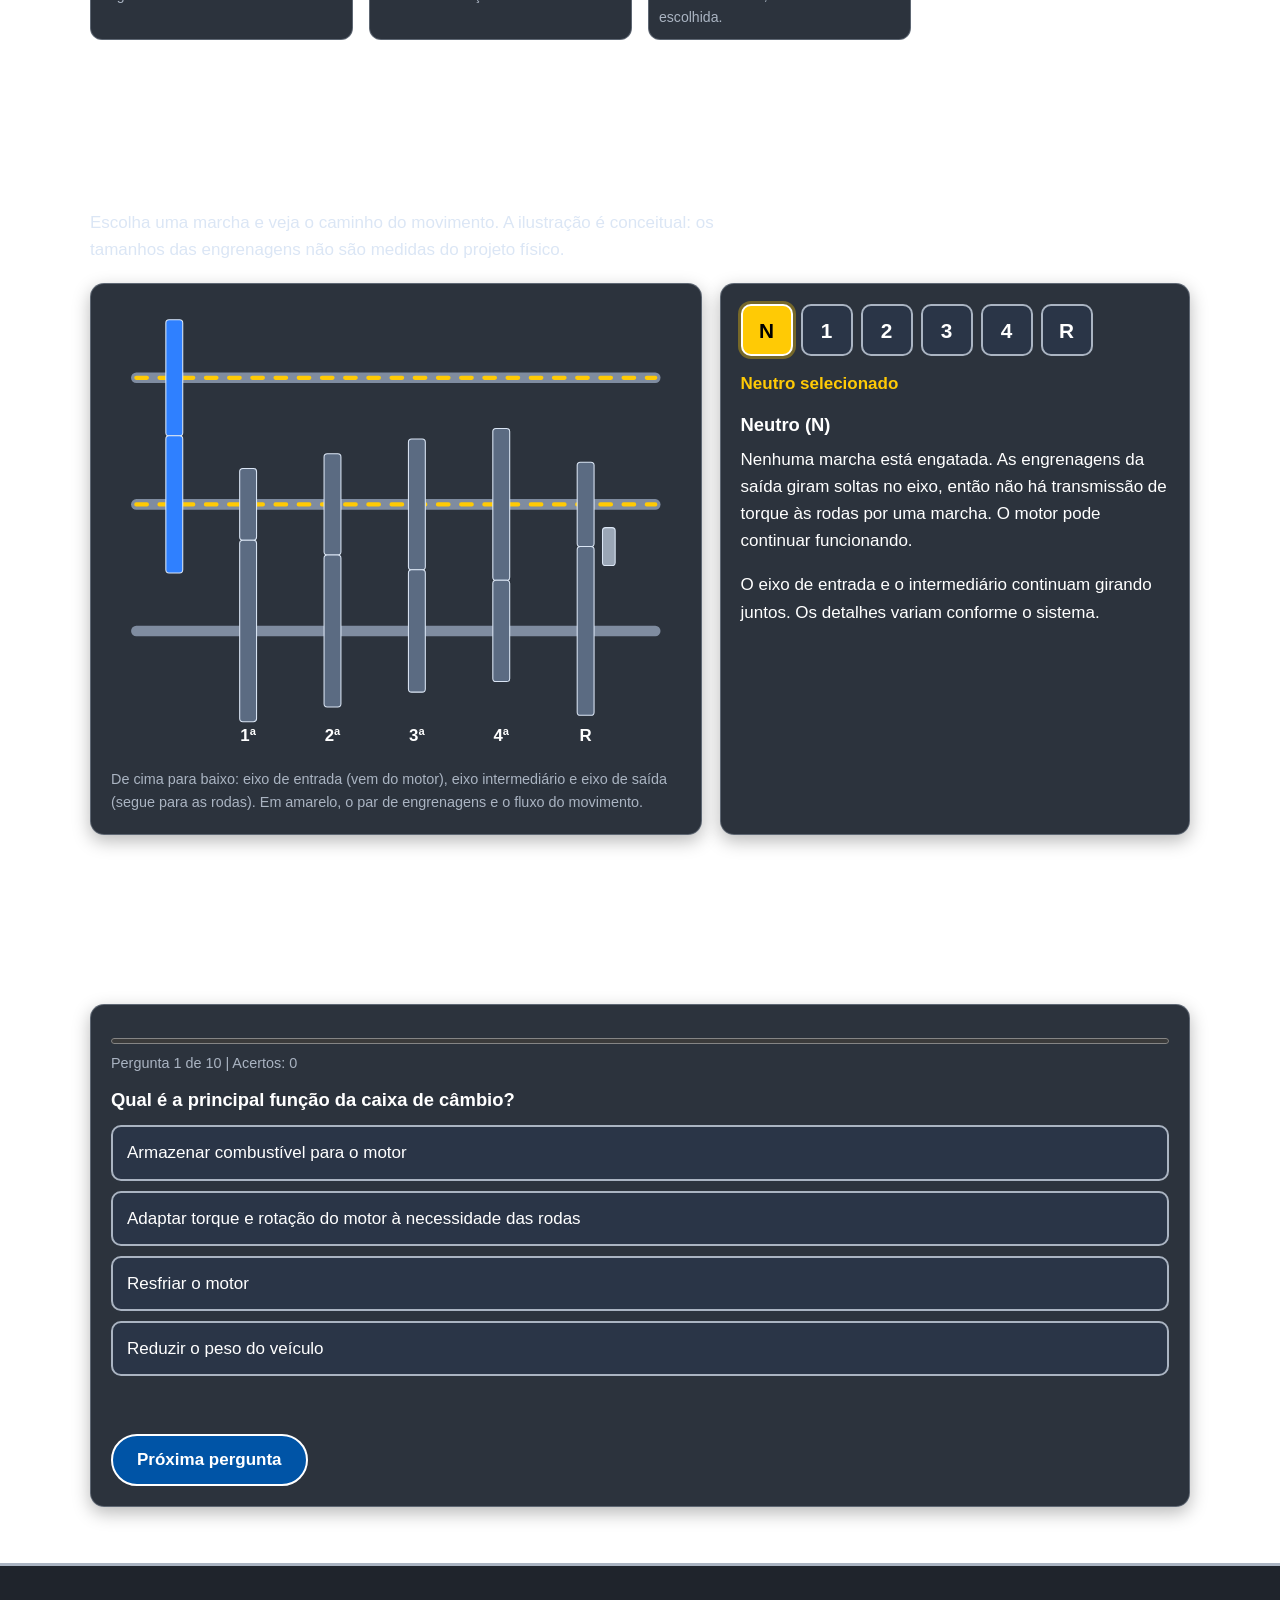
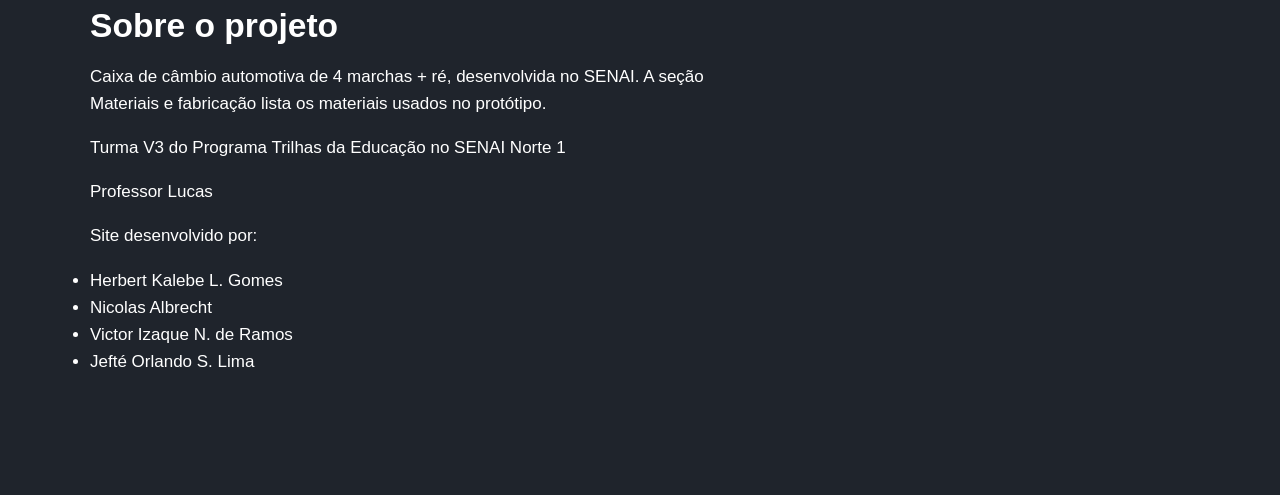
==== commit 33581152: "Add files via upload" ====
--- a/index.html
+++ b/index.html
@@ -62,7 +62,7 @@
     <main id="principal">
       <section id="inicio" class="hero">
         <div class="miolo">
-          <h1>Gear Box 3D</h1>
+          <h1>Gear Box 3D - Caixa de Câmbio Manual Automotiva 4 marchas + ré</h1>
           <p class="sub">
             Entenda, de forma interativa, como o câmbio leva a força do motor
             até as rodas.
